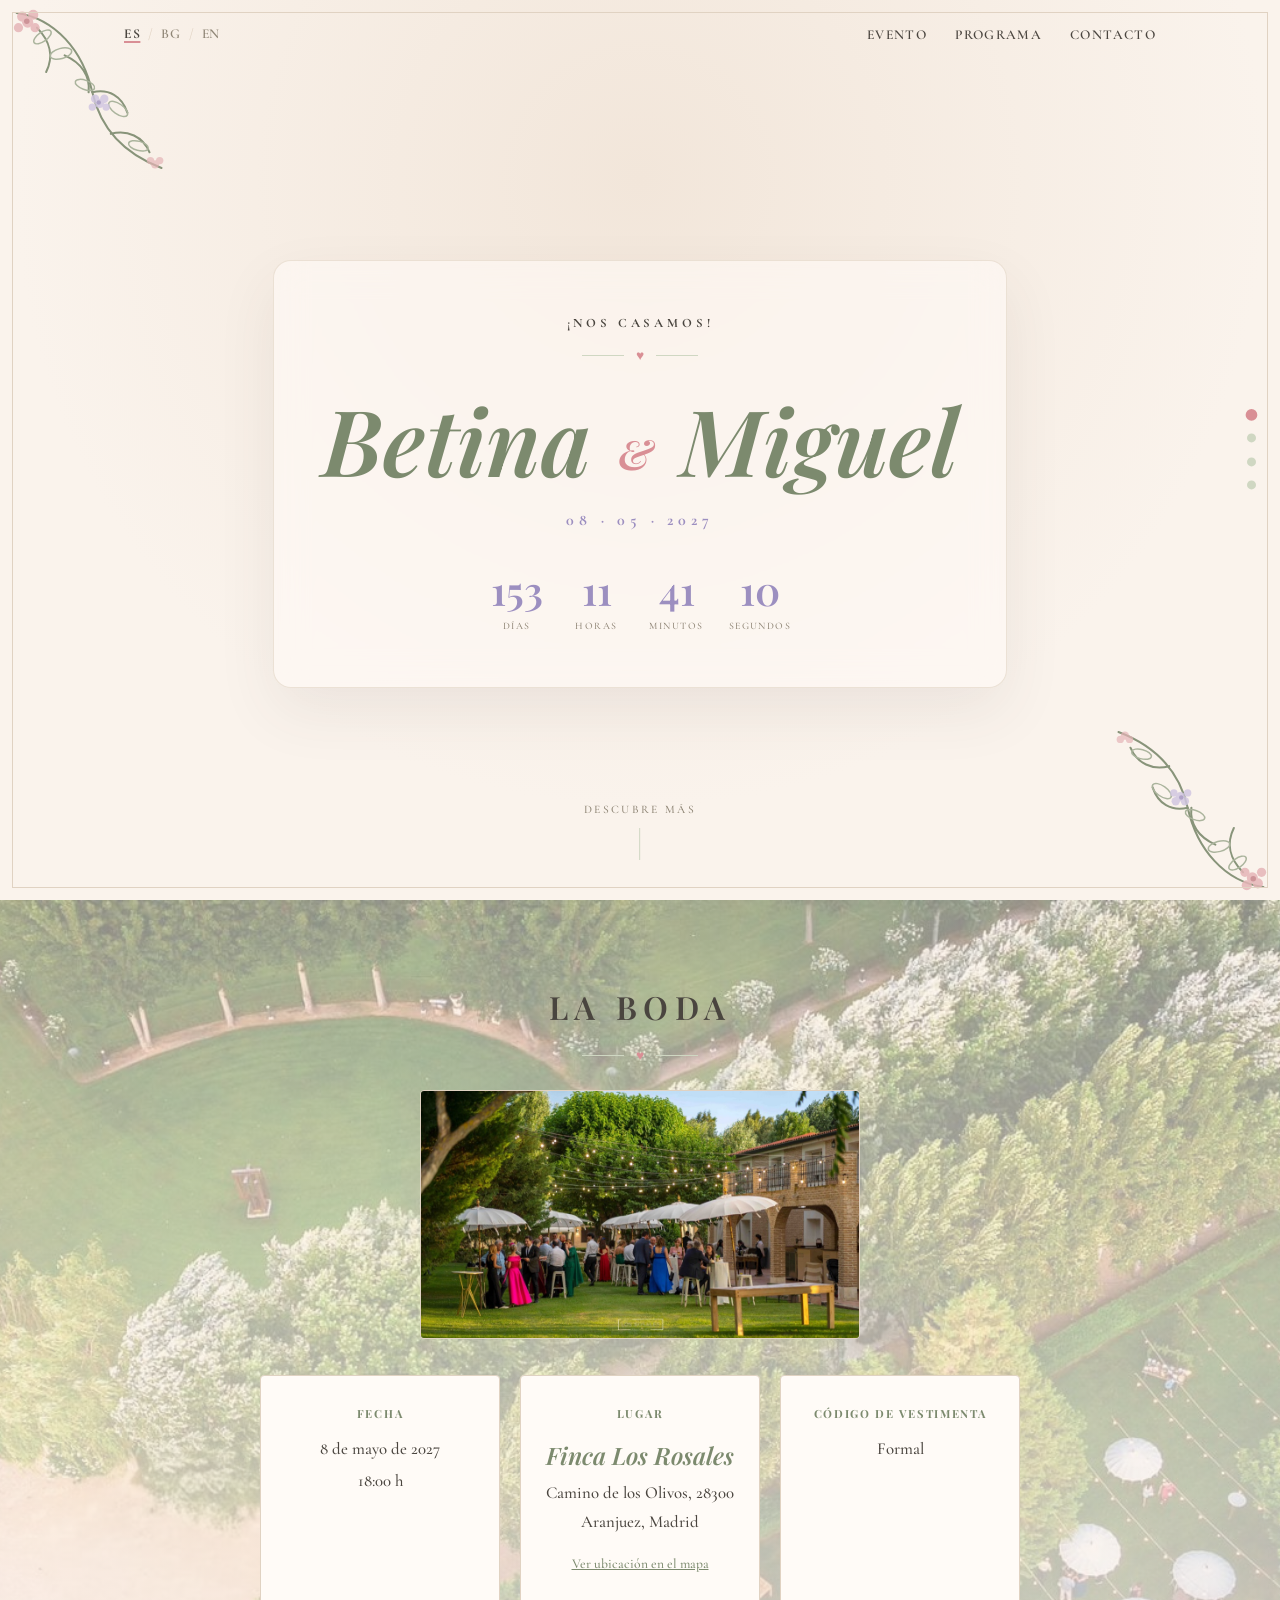
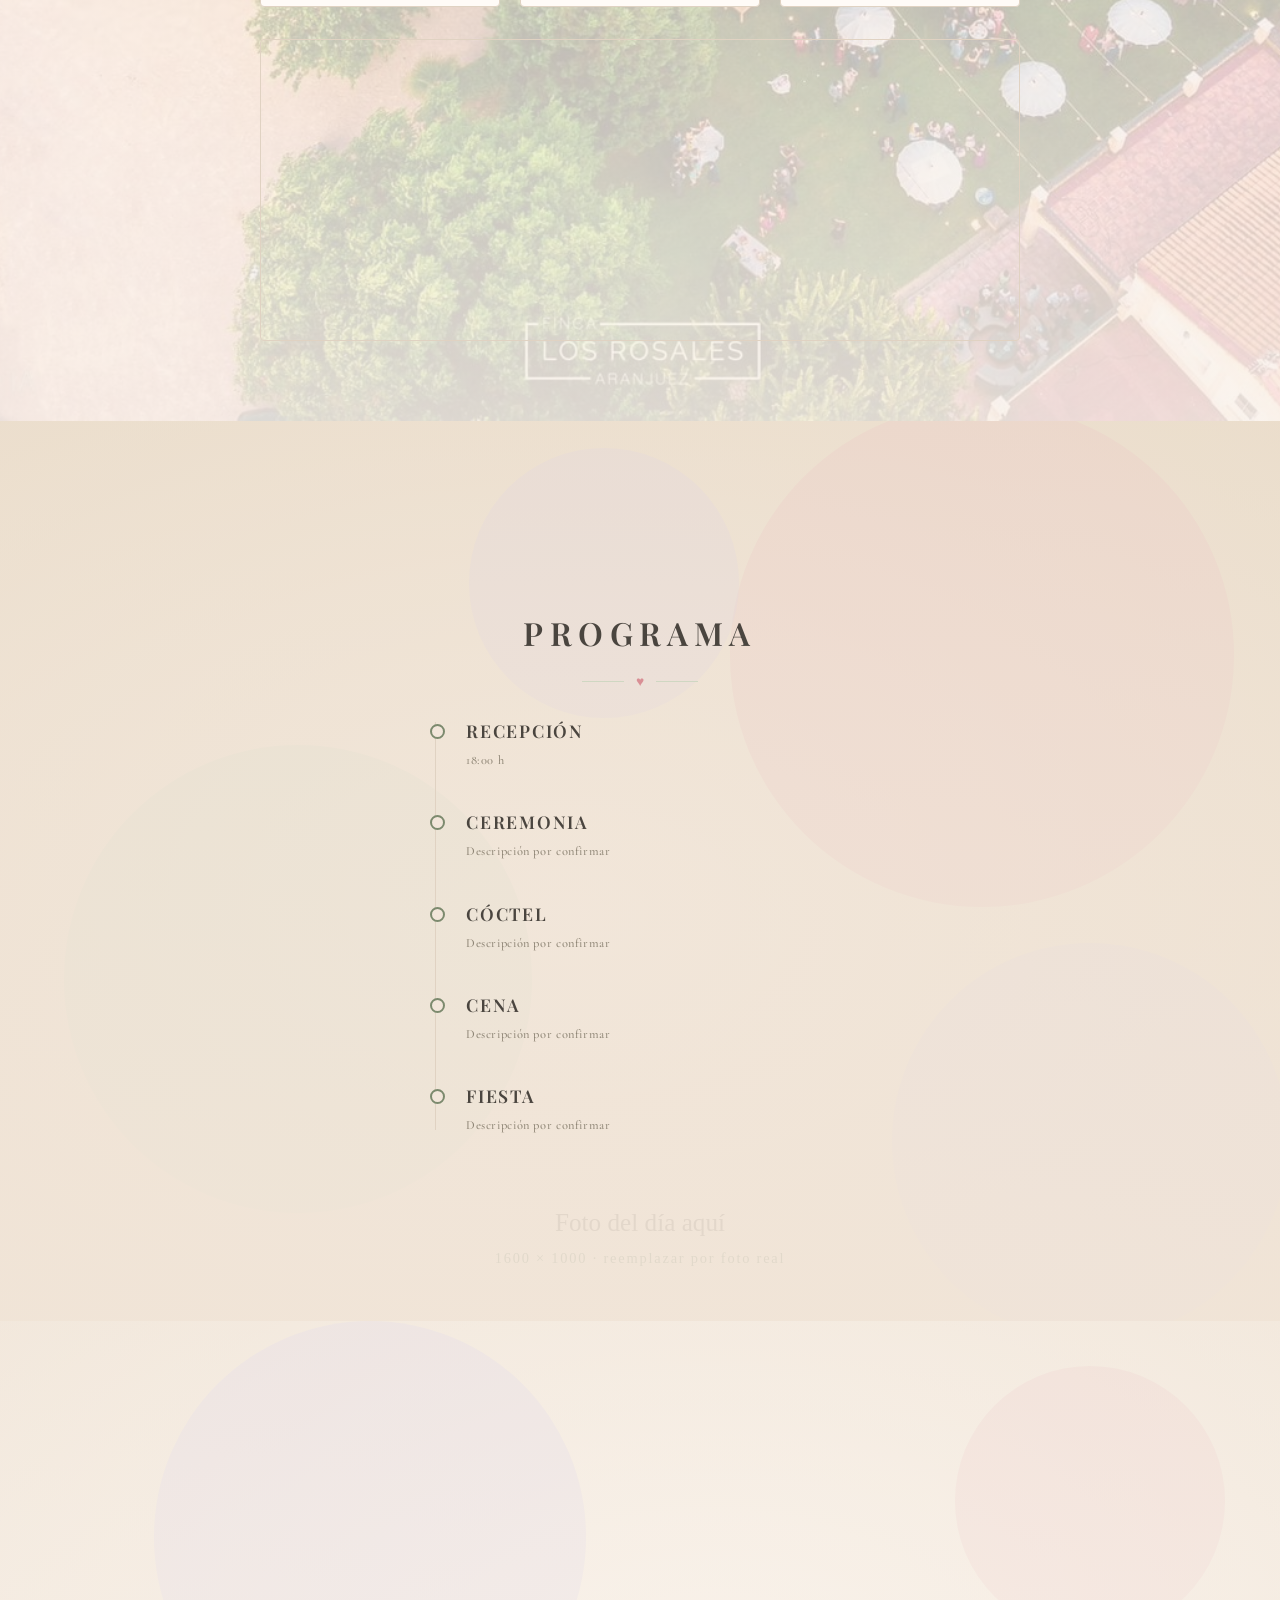
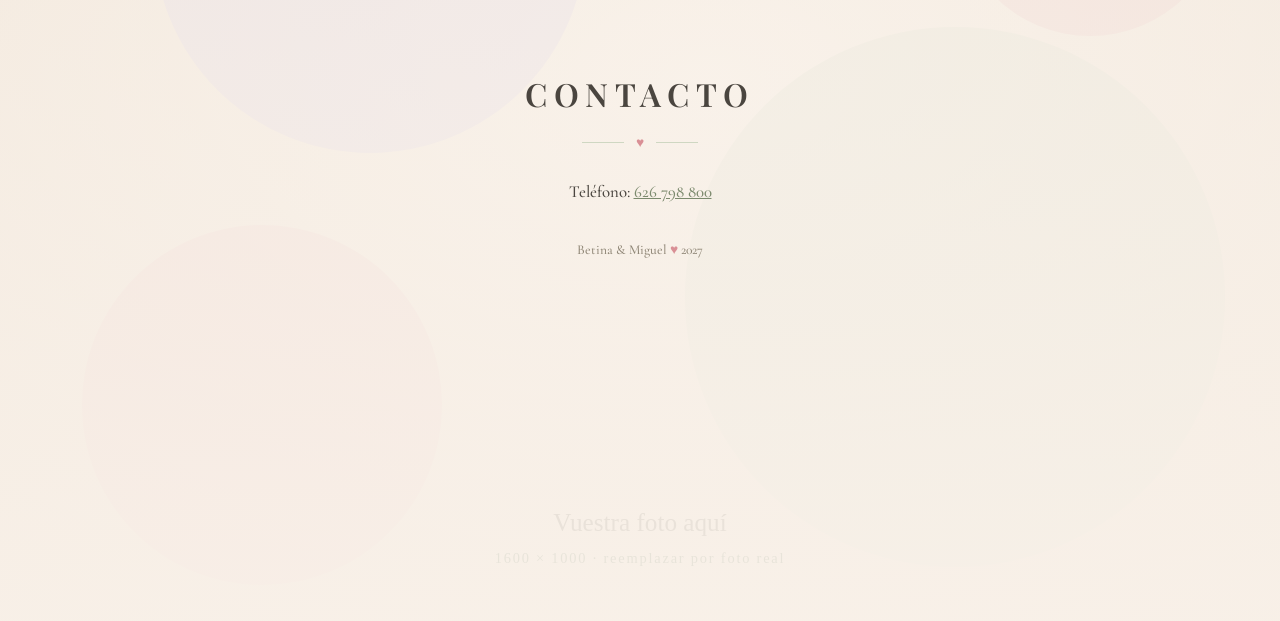
==== rsvp.html @ 218fdd50 "init: first web try" ====
<!doctype html>
<html lang="es" data-lang="es">
<head>
  <meta charset="UTF-8">
  <meta name="viewport" content="width=device-width, initial-scale=1.0">
  <title>RSVP · Betina &amp; Miguel</title>
  <meta name="robots" content="noindex">

  <link rel="icon" href="data:image/svg+xml,%3Csvg xmlns='http://www.w3.org/2000/svg' viewBox='0 0 32 32'%3E%3Ctext x='50%25' y='50%25' font-size='26' text-anchor='middle' dominant-baseline='central'%3E%F0%9F%8C%B8%3C/text%3E%3C/svg%3E">

  <link rel="preconnect" href="https://fonts.googleapis.com">
  <link rel="preconnect" href="https://fonts.gstatic.com" crossorigin>
  <link href="https://fonts.googleapis.com/css2?family=Playfair+Display:ital,wght@0,500;0,600;0,700;1,500;1,600;1,700&family=Cormorant+Garamond:ital,wght@0,400;0,500;0,600;0,700;1,500&display=swap" rel="stylesheet">

  <link rel="stylesheet" href="assets/css/styles.css">
</head>
<body>

  <header class="site-header scrolled" id="siteHeader">
    <nav class="site-nav">
      <a class="back-home" href="index.html">← <span data-i18n="backHome">Volver a la web</span></a>
      <div class="lang-toggle" role="group" aria-label="Language">
        <button type="button" data-lang-btn="es" class="active">ES</button>
        <span class="lang-divider">/</span>
        <button type="button" data-lang-btn="bg">BG</button>
        <span class="lang-divider">/</span>
        <button type="button" data-lang-btn="en">EN</button>
      </div>
    </nav>
  </header>

  <main class="rsvp-page">
    <section class="section rsvp-section">
      <div class="section-bg" style="background-image: url('assets/img/rsvp-bg-placeholder.svg')"></div>
      <div class="section-inner reveal is-visible">
        <h2 data-i18n="rsvpTitle">Confirma tu asistencia</h2>
        <div class="flourish"><span class="flourish-heart">♥</span></div>
        <p class="rsvp-deadline" data-i18n="rsvpDeadlineNote">Por favor, confirma antes del 15 de abril de 2027</p>

        <div class="rsvp-state" id="rsvpLoading">
          <p data-i18n="rsvpLoading">Buscando tu invitación…</p>
        </div>

        <form id="rsvpForm" novalidate hidden>
          <p class="rsvp-greeting" id="rsvpGreeting"></p>

          <div id="guestList" class="guest-list"></div>

          <button type="button" id="addGuestBtn" class="add-guest-btn" data-i18n="form.addGuest">+ Añadir invitado</button>

          <div class="form-field">
            <label for="notes" data-i18n="form.notes">Alergias, restricciones alimentarias o comentarios</label>
            <textarea id="notes" name="notes" rows="3"></textarea>
          </div>

          <div class="hp-field" aria-hidden="true">
            <label for="website">Website</label>
            <input type="text" id="website" name="website" tabindex="-1" autocomplete="off">
          </div>

          <button type="submit" class="submit-btn" data-i18n="form.submit">Enviar confirmación</button>
          <p class="form-message" id="formMessage" role="status"></p>
        </form>

        <div class="rsvp-state" id="rsvpClosed" hidden>
          <p data-i18n="rsvpClosedNote">El plazo para confirmar asistencia ha finalizado. Si necesitas contactarnos, hazlo por teléfono.</p>
        </div>

        <p class="rsvp-contact-fallback">
          <span data-i18n="contactPhoneLabel">Teléfono</span>: <a href="tel:+34626798800">626 798 800</a>
        </p>
      </div>
    </section>
  </main>

  <script src="assets/js/content.js"></script>
  <script src="assets/js/common.js"></script>
  <script src="assets/js/rsvp.js"></script>
</body>
</html>
---- assets/css/styles.css ----
:root {
  --color-bg: #faf3ec;
  --color-bg-alt: #f2e6da;
  --color-surface: #fffbf7;
  --color-ink: #4a453f;
  --color-text-soft: #8f8676;
  --color-accent: #7c8a6e;
  --color-accent-soft: #cfd7c2;
  --color-blush: #d98f95;
  --color-lavender: #9c8fc0;
  --color-border: #e0d2c2;
  --font-heading: "Playfair Display", Georgia, serif;
  --font-body: "Cormorant Garamond", Georgia, serif;
  --max-width: 760px;
  --header-h: 4.25rem;
}

* {
  box-sizing: border-box;
}

html {
  scroll-behavior: smooth;
}

body {
  margin: 0;
  background: var(--color-bg);
  color: var(--color-ink);
  font-family: var(--font-body);
  font-size: 1.05rem;
  font-weight: 500;
  line-height: 1.7;
  -webkit-font-smoothing: antialiased;
}

/* Thin inset frame, like a printed invitation card */
body::before {
  content: "";
  position: fixed;
  inset: 12px;
  border: 1px solid var(--color-border);
  pointer-events: none;
  z-index: 5;
}

h1, h2, h3 {
  font-family: var(--font-heading);
  font-weight: 600;
  margin: 0;
}

a {
  color: var(--color-accent);
}

/* Flourish divider: line — heart — line */

.flourish {
  display: flex;
  align-items: center;
  justify-content: center;
  gap: 0.75rem;
  margin: 0.9rem 0 1.75rem;
}

.flourish::before,
.flourish::after {
  content: "";
  width: 42px;
  height: 1px;
  background: var(--color-accent-soft);
}

.flourish-heart {
  color: var(--color-blush);
  font-size: 0.85rem;
  line-height: 1;
}

/* Scroll sections */

.scroll-container {
  scroll-snap-type: y proximity;
}

.snap-section {
  scroll-snap-align: start;
  scroll-margin-top: var(--header-h);
}

.reveal {
  opacity: 0;
  transform: translateY(28px);
  transition: opacity 0.7s ease, transform 0.7s ease;
}

.reveal.is-visible {
  opacity: 1;
  transform: translateY(0);
}

/* Staggered child reveal: direct children of a revealed block cascade in
   one after another instead of appearing all at once. */
.reveal > * {
  opacity: 0;
  transform: translateY(16px);
  transition: opacity 0.6s ease, transform 0.6s ease;
}

.reveal.is-visible > * {
  opacity: 1;
  transform: translateY(0);
}

.reveal.is-visible > *:nth-child(1) { transition-delay: 0.05s; }
.reveal.is-visible > *:nth-child(2) { transition-delay: 0.15s; }
.reveal.is-visible > *:nth-child(3) { transition-delay: 0.25s; }
.reveal.is-visible > *:nth-child(4) { transition-delay: 0.35s; }
.reveal.is-visible > *:nth-child(5) { transition-delay: 0.45s; }
.reveal.is-visible > *:nth-child(6) { transition-delay: 0.55s; }
.reveal.is-visible > *:nth-child(7) { transition-delay: 0.65s; }
.reveal.is-visible > *:nth-child(8) { transition-delay: 0.75s; }

/* Event cards cascade in slightly after their container fades up. */
.event-details .event-card {
  opacity: 0;
  transform: translateY(16px);
  transition: opacity 0.5s ease, transform 0.5s ease;
}

.reveal.is-visible .event-details .event-card {
  opacity: 1;
  transform: translateY(0);
}

.reveal.is-visible .event-details .event-card:nth-child(1) { transition-delay: 0.35s; }
.reveal.is-visible .event-details .event-card:nth-child(2) { transition-delay: 0.45s; }
.reveal.is-visible .event-details .event-card:nth-child(3) { transition-delay: 0.55s; }

/* Schedule timeline entries slide in from the left, one after another. */
.schedule-timeline li {
  opacity: 0;
  transform: translateX(-24px);
  transition: opacity 0.5s ease, transform 0.5s ease;
}

.reveal.is-visible .schedule-timeline li {
  opacity: 1;
  transform: translateX(0);
}

.reveal.is-visible .schedule-timeline li:nth-child(1) { transition-delay: 0.45s; }
.reveal.is-visible .schedule-timeline li:nth-child(2) { transition-delay: 0.6s; }
.reveal.is-visible .schedule-timeline li:nth-child(3) { transition-delay: 0.75s; }
.reveal.is-visible .schedule-timeline li:nth-child(4) { transition-delay: 0.9s; }
.reveal.is-visible .schedule-timeline li:nth-child(5) { transition-delay: 1.05s; }

/* Header / nav */

.site-header {
  position: fixed;
  top: 0;
  left: 0;
  right: 0;
  z-index: 20;
  background: transparent;
  transition: background 0.3s ease, border-color 0.3s ease;
  border-bottom: 1px solid transparent;
}

.site-header.scrolled {
  background: rgba(250, 243, 236, 0.92);
  backdrop-filter: blur(8px);
  border-bottom-color: var(--color-border);
}

.site-nav {
  max-width: 1080px;
  margin: 0 auto;
  padding: 1rem 1.5rem;
  display: flex;
  align-items: center;
  justify-content: space-between;
  gap: 1rem;
  flex-wrap: wrap;
  min-height: var(--header-h);
}

.lang-toggle {
  display: flex;
  align-items: center;
  gap: 0.5rem;
  font-size: 0.85rem;
}

.lang-toggle button {
  border: none;
  background: none;
  color: var(--color-text-soft);
  padding: 0;
  font-size: 0.85rem;
  letter-spacing: 0.05em;
  cursor: pointer;
  font-family: var(--font-body);
  font-weight: 600;
}

.lang-toggle button.active {
  color: var(--color-ink);
  font-weight: 700;
  text-decoration: underline;
  text-decoration-color: var(--color-blush);
  text-decoration-thickness: 2px;
  text-underline-offset: 3px;
}

.lang-divider {
  color: var(--color-border);
}

.nav-links {
  display: flex;
  gap: 1.75rem;
  list-style: none;
  margin: 0;
  padding: 0;
  flex-wrap: wrap;
}

.nav-links a {
  text-decoration: none;
  color: var(--color-ink);
  font-size: 0.85rem;
  letter-spacing: 0.1em;
  text-transform: uppercase;
  font-weight: 600;
}

.nav-links a:hover {
  color: var(--color-accent);
}

.back-home {
  display: inline-flex;
  align-items: center;
  gap: 0.4rem;
  text-decoration: none;
  color: var(--color-text-soft);
  font-size: 0.85rem;
  letter-spacing: 0.03em;
}

.back-home:hover {
  color: var(--color-accent);
}

/* Dot navigation */

.dot-nav {
  position: fixed;
  right: 1.5rem;
  top: 50%;
  transform: translateY(-50%);
  z-index: 20;
  display: flex;
  flex-direction: column;
  gap: 0.9rem;
}

.dot-nav a {
  width: 9px;
  height: 9px;
  border-radius: 50%;
  background: var(--color-accent-soft);
  border: none;
  display: block;
  transition: background 0.25s ease, transform 0.25s ease;
}

.dot-nav a.active {
  background: var(--color-blush);
  transform: scale(1.3);
}

@media (max-width: 700px) {
  .dot-nav {
    display: none;
  }
}

/* Hero */

.hero {
  min-height: 100vh;
  display: flex;
  flex-direction: column;
  align-items: center;
  justify-content: center;
  text-align: center;
  padding: 6rem 1.5rem 3rem;
  background: radial-gradient(circle at 50% 20%, var(--color-bg-alt) 0%, var(--color-bg) 65%);
  position: relative;
  overflow: hidden;
}

.hero-bg {
  position: absolute;
  inset: 0;
  z-index: -1;
  background-size: cover;
  background-position: center;
}

.hero-bg::after {
  content: "";
  position: absolute;
  inset: 0;
  background: linear-gradient(180deg, rgba(250, 243, 236, 0.35) 0%, rgba(250, 243, 236, 0.82) 100%);
}

.floral-corner {
  position: absolute;
  width: clamp(140px, 22vw, 240px);
  height: auto;
  z-index: 1;
  opacity: 0.9;
  pointer-events: none;
}

.floral-corner--tl {
  top: 0;
  left: 0;
}

.floral-corner--br {
  bottom: 0;
  right: 0;
  transform: rotate(180deg);
}

.hero-inner {
  position: relative;
  z-index: 2;
  background: rgba(255, 251, 247, 0.6);
  backdrop-filter: blur(16px);
  border: 1px solid rgba(224, 210, 194, 0.6);
  border-radius: 18px;
  padding: 3.25rem 3rem;
  box-shadow: 0 24px 60px rgba(74, 69, 63, 0.08);
}

.hero-kicker {
  text-transform: uppercase;
  letter-spacing: 0.3em;
  font-size: 0.8rem;
  font-weight: 700;
  color: var(--color-ink);
  margin: 0;
}

.couple-names {
  font-family: var(--font-heading);
  font-style: italic;
  font-weight: 600;
  font-size: clamp(3rem, 9vw, 5.75rem);
  line-height: 1.05;
  color: var(--color-accent);
  margin: 0 0 1.25rem;
}

.couple-names .amp {
  display: inline-block;
  color: var(--color-blush);
  font-size: 0.45em;
  vertical-align: middle;
  margin: 0 0.1em;
}

.hero-date {
  font-size: 1rem;
  letter-spacing: 0.3em;
  font-weight: 700;
  color: var(--color-lavender);
  margin: 0;
}

.countdown-tiles {
  display: flex;
  gap: 1.5rem;
  justify-content: center;
  margin-top: 2.25rem;
}

.tile {
  display: flex;
  flex-direction: column;
  align-items: center;
  min-width: 56px;
}

.tile-value {
  font-family: var(--font-heading);
  font-size: clamp(1.75rem, 4vw, 2.5rem);
  font-weight: 600;
  color: var(--color-lavender);
  line-height: 1;
}

.tile-label {
  font-size: 0.62rem;
  text-transform: uppercase;
  letter-spacing: 0.15em;
  color: var(--color-text-soft);
  margin-top: 0.5rem;
}

.scroll-cue {
  position: absolute;
  bottom: 2.5rem;
  left: 50%;
  transform: translateX(-50%);
  font-size: 0.72rem;
  letter-spacing: 0.2em;
  text-transform: uppercase;
  color: var(--color-text-soft);
  text-decoration: none;
  display: flex;
  flex-direction: column;
  align-items: center;
  gap: 0.5rem;
}

.scroll-cue::after {
  content: "";
  width: 1px;
  height: 32px;
  background: var(--color-accent-soft);
  animation: scroll-cue-move 1.8s ease-in-out infinite;
}

@keyframes scroll-cue-move {
  0%, 100% { transform: scaleY(0.6); opacity: 0.4; }
  50% { transform: scaleY(1); opacity: 1; }
}

/* Sections */

.section {
  position: relative;
  overflow: hidden;
  min-height: 100vh;
  display: flex;
  align-items: center;
  justify-content: center;
  padding: 5rem 1.5rem;
}

.section.alt {
  background: var(--color-bg-alt);
}

.section-bg {
  position: absolute;
  inset: 0;
  z-index: 0;
  background-size: cover;
  background-position: center;
}

.section-bg::after {
  content: "";
  position: absolute;
  inset: 0;
  background: linear-gradient(180deg, rgba(250, 243, 236, 0.55) 0%, rgba(250, 243, 236, 0.88) 100%);
}

.section.alt .section-bg::after {
  background: linear-gradient(180deg, rgba(242, 230, 218, 0.55) 0%, rgba(242, 230, 218, 0.88) 100%);
}

.section-inner {
  position: relative;
  z-index: 1;
  max-width: var(--max-width);
  width: 100%;
  text-align: center;
}

.section h2 {
  font-size: clamp(1.6rem, 3.2vw, 2rem);
  text-transform: uppercase;
  letter-spacing: 0.2em;
  font-weight: 600;
  margin-bottom: 0;
}

.venue-photo {
  width: 100%;
  max-width: 440px;
  display: block;
  margin: 0 auto 2.25rem;
  border-radius: 4px;
  border: 1px solid var(--color-border);
}

.event-details {
  display: grid;
  grid-template-columns: repeat(auto-fit, minmax(200px, 1fr));
  gap: 1.25rem;
  margin-bottom: 2rem;
}

.event-card {
  background: var(--color-surface);
  border: 1px solid var(--color-border);
  border-radius: 4px;
  padding: 1.75rem 1.25rem;
}

.event-card h3 {
  font-size: 0.7rem;
  letter-spacing: 0.15em;
  text-transform: uppercase;
  color: var(--color-accent);
  margin-bottom: 0.75rem;
  font-weight: 700;
}

.event-card p {
  margin: 0.25rem 0;
}

.venue-script {
  font-family: var(--font-heading);
  font-style: italic;
  font-size: 1.5rem;
  color: var(--color-accent);
  font-weight: 600;
}

.map-link {
  display: inline-block;
  margin-top: 0.75rem;
  font-size: 0.85rem;
  text-decoration: underline;
}

.map-embed {
  border-radius: 4px;
  overflow: hidden;
  border: 1px solid var(--color-border);
}

.map-embed iframe {
  width: 100%;
  height: 300px;
  border: 0;
  display: block;
}

/* Schedule timeline */

.schedule-timeline {
  position: relative;
  list-style: none;
  margin: 0 auto;
  padding: 0 0 0 2.25rem;
  max-width: 420px;
  text-align: left;
}

.schedule-timeline::before {
  content: "";
  position: absolute;
  left: 5px;
  top: 6px;
  bottom: 6px;
  width: 1px;
  background: var(--color-border);
}

.schedule-timeline li {
  position: relative;
  padding-bottom: 2.25rem;
}

.schedule-timeline li:last-child {
  padding-bottom: 0;
}

.schedule-timeline li::before {
  content: "";
  position: absolute;
  left: -2.25rem;
  top: 0.5rem;
  width: 11px;
  height: 11px;
  border-radius: 50%;
  background: var(--color-bg-alt);
  border: 2px solid var(--color-accent);
}

.schedule-item-body {
  display: flex;
  flex-direction: column;
  gap: 0.25rem;
}

.schedule-name {
  font-family: var(--font-heading);
  text-transform: uppercase;
  letter-spacing: 0.1em;
  font-weight: 600;
  font-size: 1.1rem;
}

.schedule-time {
  font-size: 0.78rem;
  color: var(--color-text-soft);
  letter-spacing: 0.05em;
}

/* RSVP page */

.rsvp-page {
  padding-top: var(--header-h);
}

.rsvp-section {
  min-height: calc(100vh - var(--header-h));
}

.rsvp-deadline {
  color: var(--color-text-soft);
  margin-bottom: 2rem;
}

.rsvp-state {
  max-width: 460px;
  margin: 0 auto;
  color: var(--color-text-soft);
}

.rsvp-state h3 {
  margin-bottom: 0.75rem;
  color: var(--color-ink);
}

.rsvp-contact-fallback {
  margin-top: 2.5rem;
  font-size: 0.85rem;
  color: var(--color-text-soft);
  text-align: center;
}

#rsvpForm {
  max-width: 460px;
  margin: 0 auto;
  text-align: left;
  display: flex;
  flex-direction: column;
  gap: 1.5rem;
}

.rsvp-greeting {
  font-family: var(--font-heading);
  font-style: italic;
  font-weight: 600;
  font-size: 1.75rem;
  color: var(--color-accent);
  text-align: center;
  margin: 0;
}

.guest-list {
  display: flex;
  flex-direction: column;
  gap: 1rem;
}

.guest-card {
  background: var(--color-surface);
  border: 1px solid var(--color-border);
  border-radius: 4px;
  padding: 1.1rem 1.25rem;
  display: flex;
  flex-direction: column;
  gap: 0.75rem;
}

.guest-name {
  font-weight: 700;
}

.guest-card-header {
  display: flex;
  align-items: center;
  justify-content: space-between;
  gap: 0.75rem;
}

.guest-name-input {
  flex: 1;
  font-weight: 700;
  font-family: var(--font-body);
  border: none;
  border-bottom: 1px solid var(--color-border);
  border-radius: 0;
  padding: 0.2rem 0;
  background: transparent;
}

.remove-guest-btn {
  flex-shrink: 0;
  width: 26px;
  height: 26px;
  border-radius: 50%;
  border: 1px solid var(--color-border);
  background: var(--color-surface);
  color: var(--color-text-soft);
  line-height: 1;
  font-size: 1rem;
  cursor: pointer;
}

.remove-guest-btn:hover {
  color: var(--color-blush);
  border-color: var(--color-blush);
}

.add-guest-btn {
  align-self: flex-start;
  background: none;
  border: 1px dashed var(--color-accent-soft);
  color: var(--color-accent);
  padding: 0.6rem 1.25rem;
  border-radius: 999px;
  font-family: var(--font-body);
  font-weight: 700;
  font-size: 0.85rem;
  cursor: pointer;
}

.add-guest-btn:hover {
  background: var(--color-bg-alt);
}

.form-field {
  display: flex;
  flex-direction: column;
  gap: 0.4rem;
}

.form-field label,
.field-label {
  font-weight: 700;
  font-size: 0.95rem;
}

input[type="text"],
input[type="number"],
select,
textarea {
  font-family: var(--font-body);
  font-size: 1.05rem;
  padding: 0.65rem 0.75rem;
  border: 1px solid var(--color-border);
  border-radius: 4px;
  background: var(--color-surface);
  color: var(--color-ink);
}

input:focus,
select:focus,
textarea:focus {
  outline: 2px solid var(--color-accent-soft);
  outline-offset: 1px;
}

.radio-group {
  display: flex;
  gap: 1.5rem;
  font-weight: 500;
}

.radio-group label {
  display: flex;
  align-items: center;
  gap: 0.4rem;
  font-weight: 500;
}

.checkbox-field label {
  display: flex;
  align-items: center;
  gap: 0.5rem;
  font-weight: 500;
  font-size: 0.95rem;
}

.checkbox-field input[type="checkbox"] {
  width: auto;
  accent-color: var(--color-accent);
}

.menu-field {
  display: flex;
  flex-direction: column;
  gap: 0.35rem;
}

.menu-field label {
  font-size: 0.9rem;
  font-weight: 700;
}

.field-hint {
  font-size: 0.82rem;
  font-weight: 500;
  color: var(--color-text-soft);
  margin: -0.2rem 0 0;
}

.hp-field {
  position: absolute;
  left: -9999px;
  width: 1px;
  height: 1px;
  overflow: hidden;
}

.submit-btn {
  align-self: flex-start;
  background: var(--color-accent);
  color: #fff;
  border: none;
  padding: 0.8rem 2rem;
  border-radius: 999px;
  font-size: 1rem;
  cursor: pointer;
  font-family: var(--font-body);
  font-weight: 700;
}

.submit-btn:hover {
  background: #66735a;
}

.form-message {
  min-height: 1.2rem;
  color: var(--color-accent);
  font-weight: 700;
}

/* Footer */

.site-footer {
  margin-top: 2rem;
  color: var(--color-text-soft);
  font-size: 0.85rem;
}

.tiny-heart {
  color: var(--color-blush);
}

/* Responsive tweaks */

@media (max-width: 600px) {
  .hero {
    padding: 5rem 1.25rem 3rem;
  }

  .hero-inner {
    padding: 2rem 1.5rem;
    border-radius: 16px;
  }

  .floral-corner {
    width: 110px;
  }

  .countdown-tiles {
    gap: 0.85rem;
  }

  .tile {
    min-width: 48px;
  }

  .section {
    padding: 4rem 1.25rem;
    min-height: auto;
  }

  .radio-group {
    flex-direction: column;
    gap: 0.5rem;
  }
}

@media (prefers-reduced-motion: reduce) {
  html {
    scroll-behavior: auto;
  }

  .reveal {
    opacity: 1;
    transform: none;
    transition: none;
  }

  .scroll-cue::after {
    animation: none;
  }
}
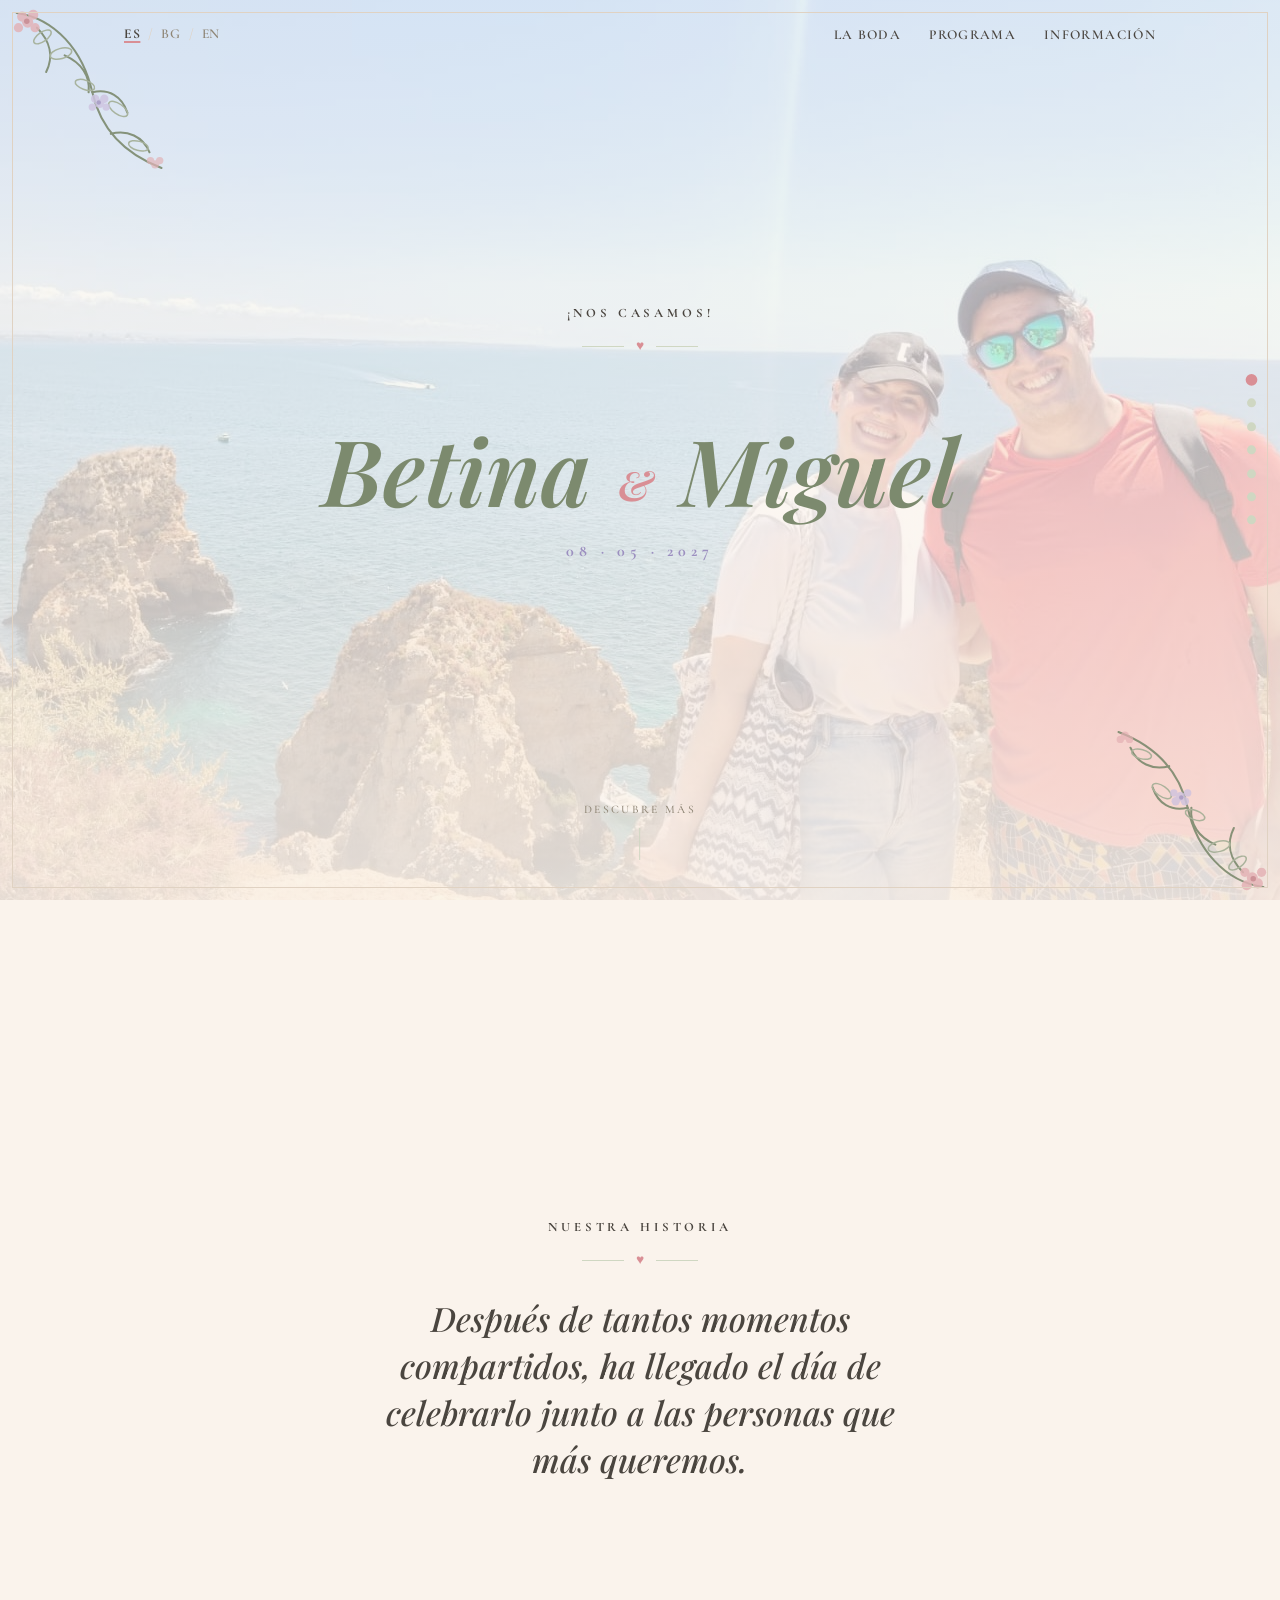
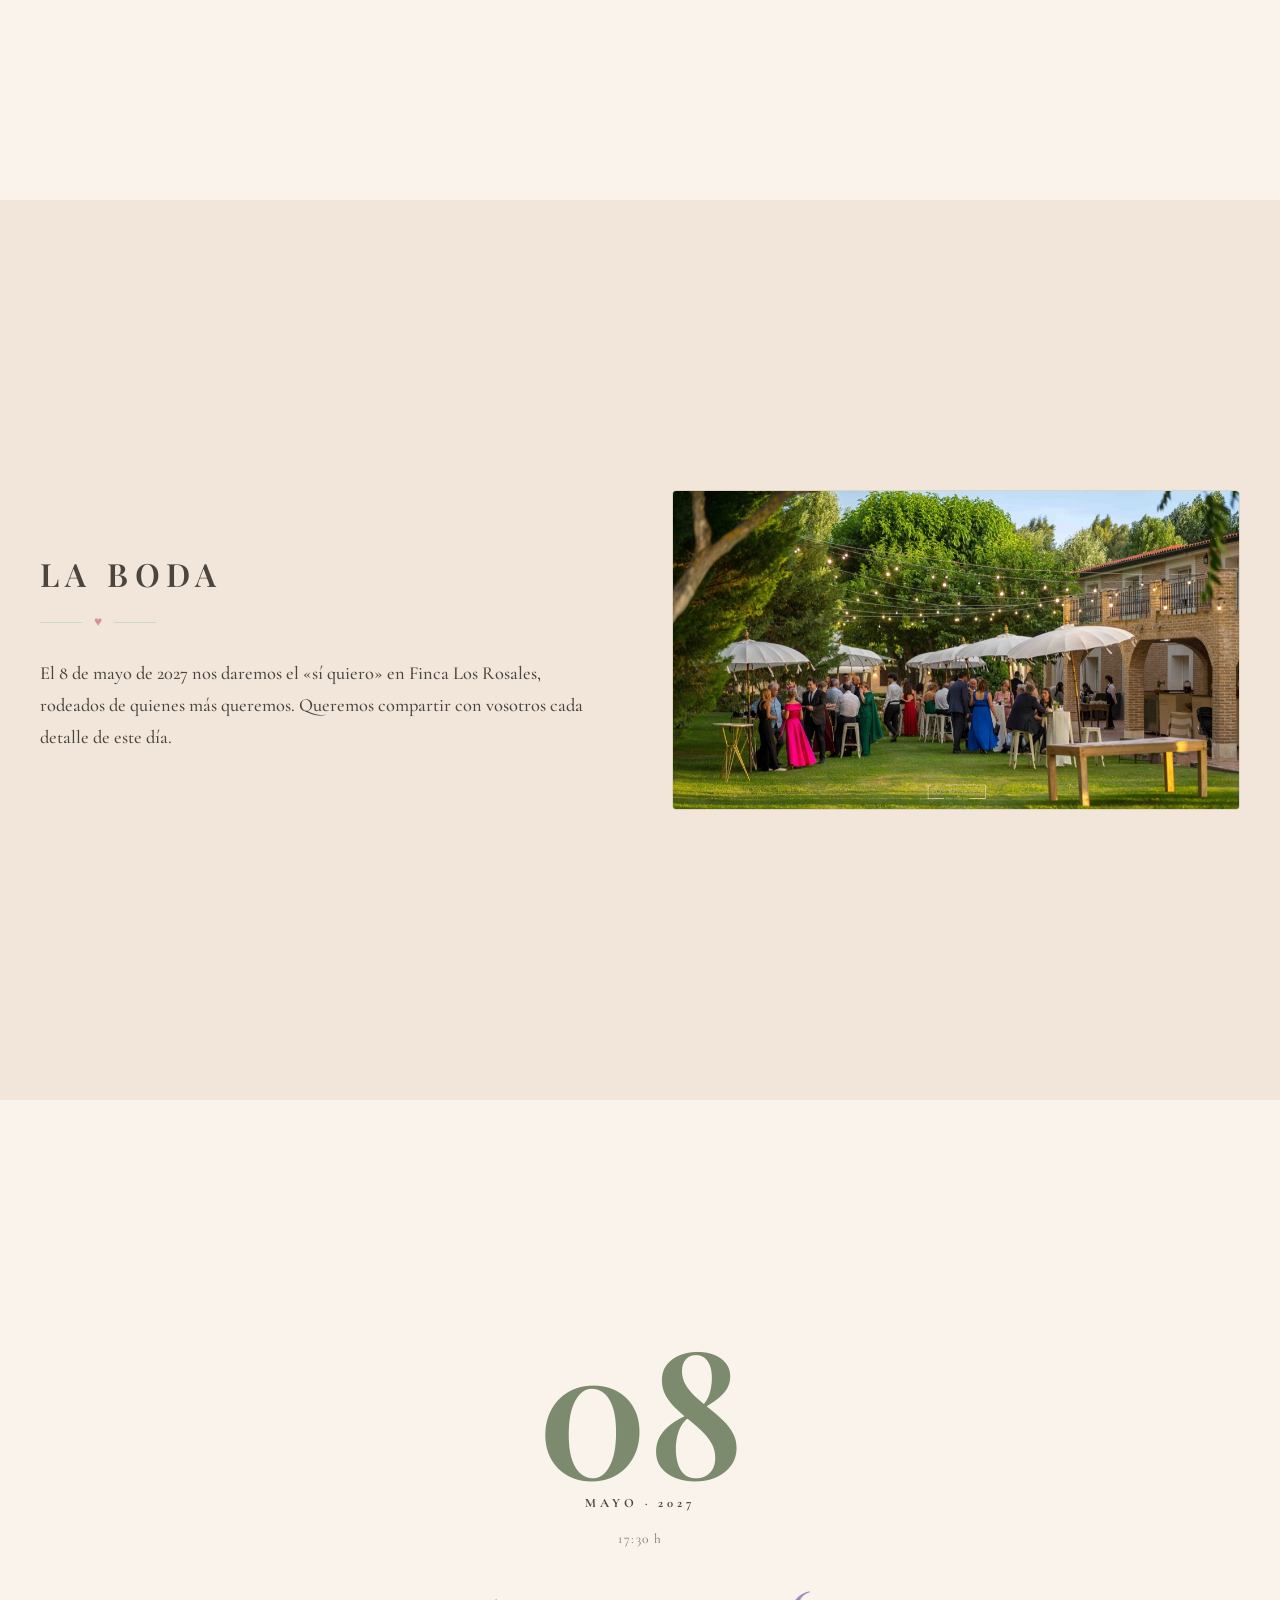
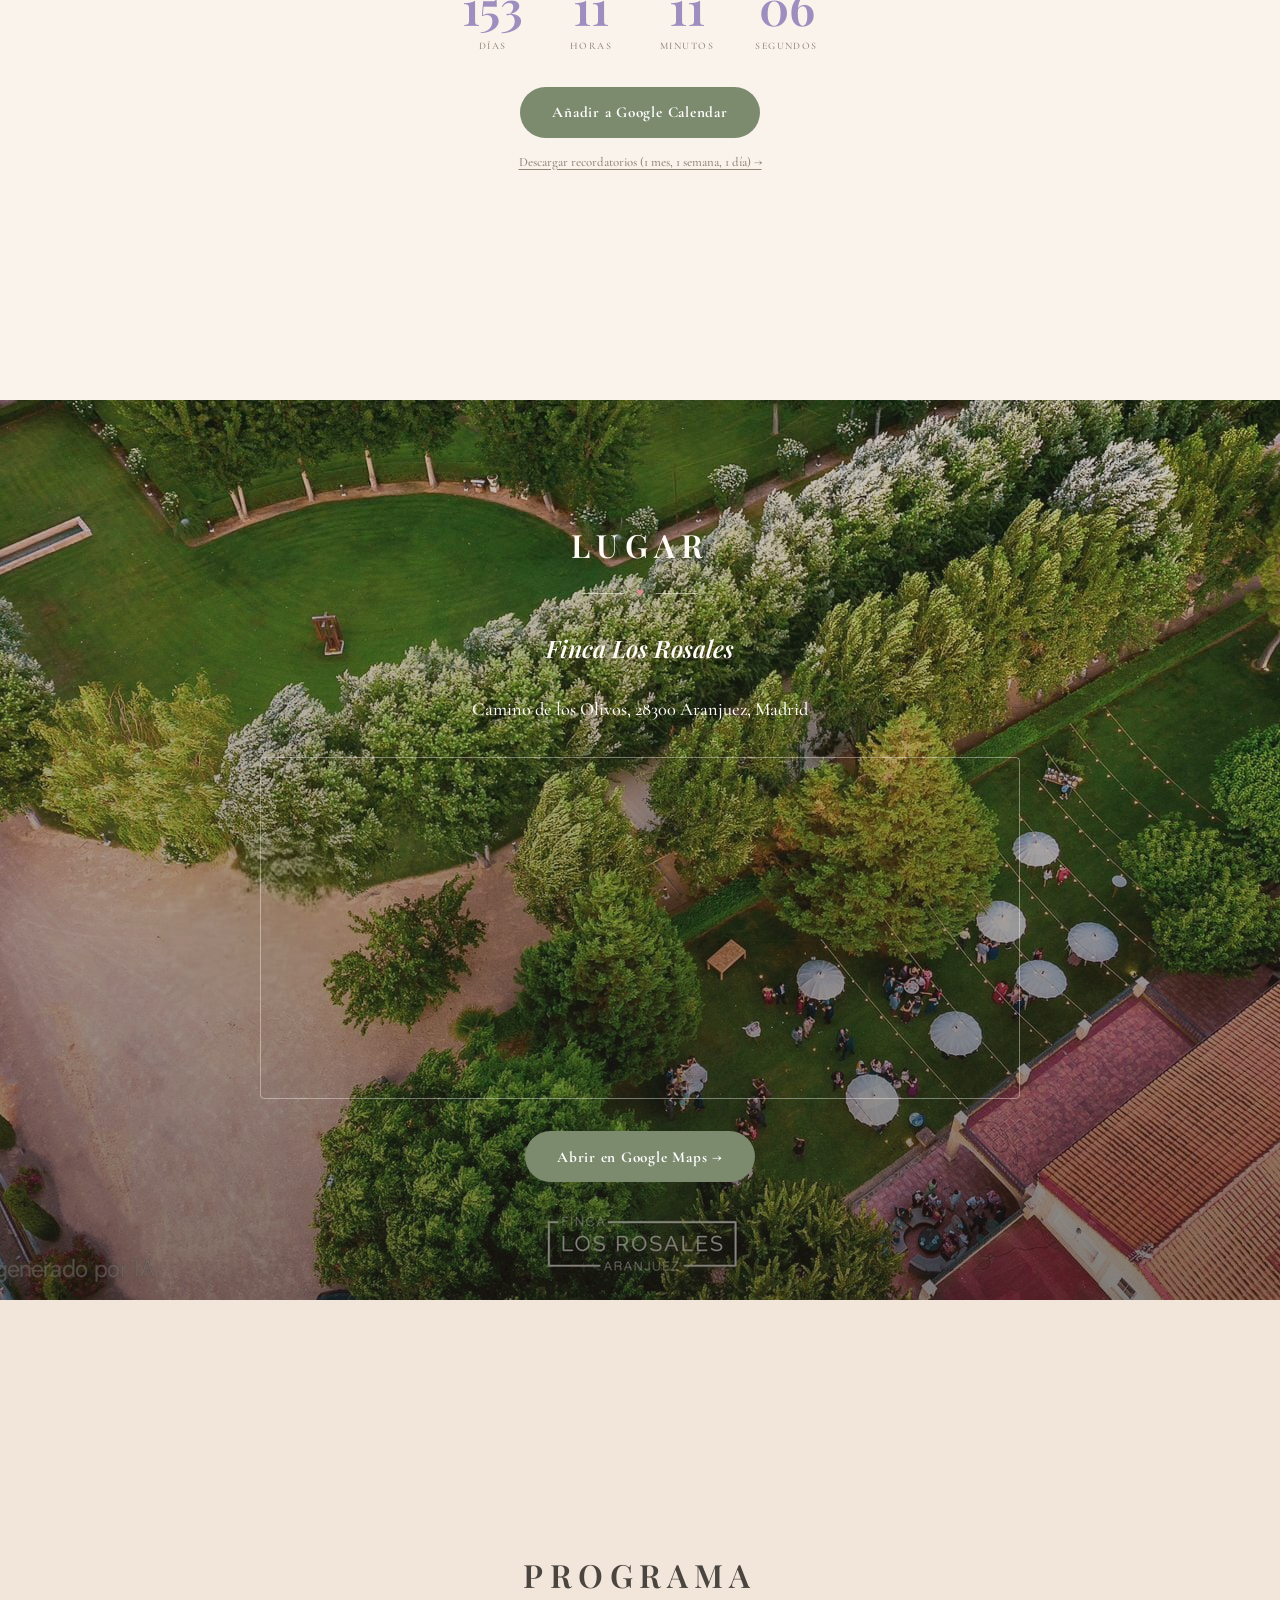
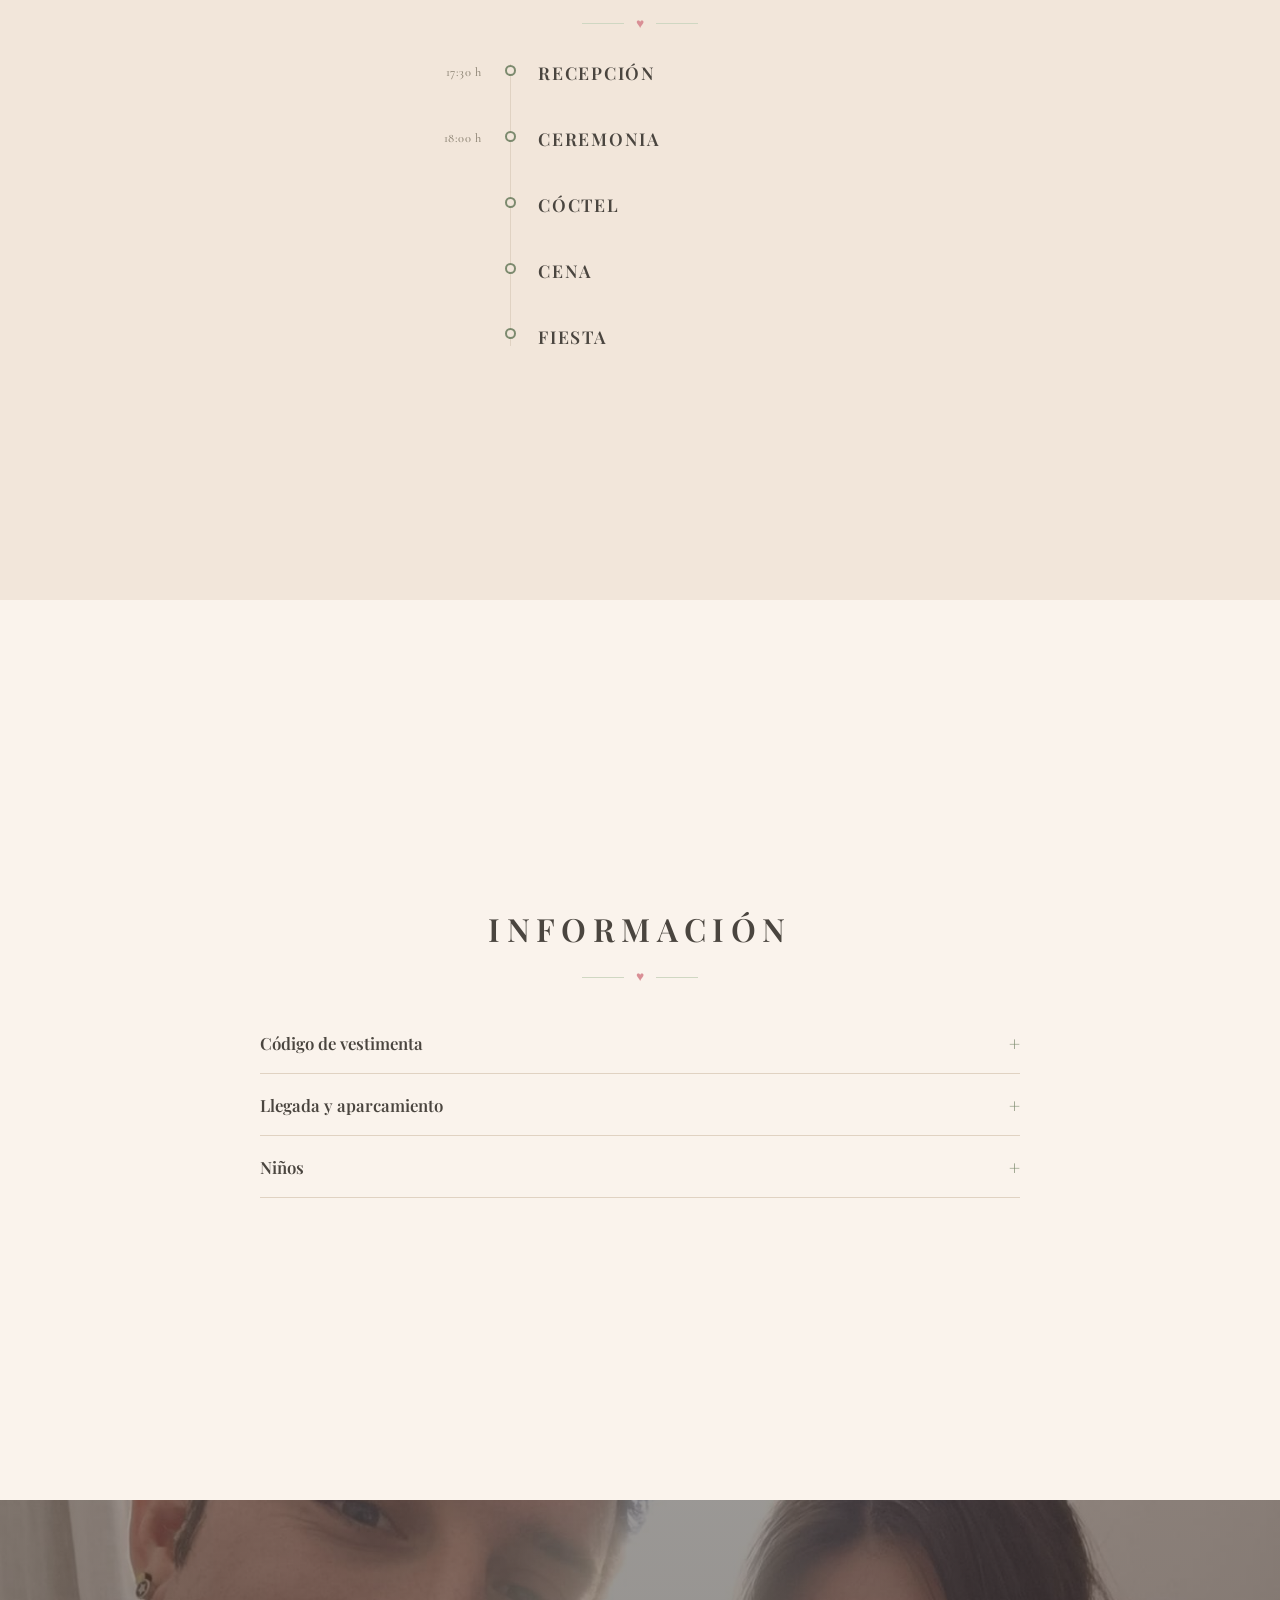
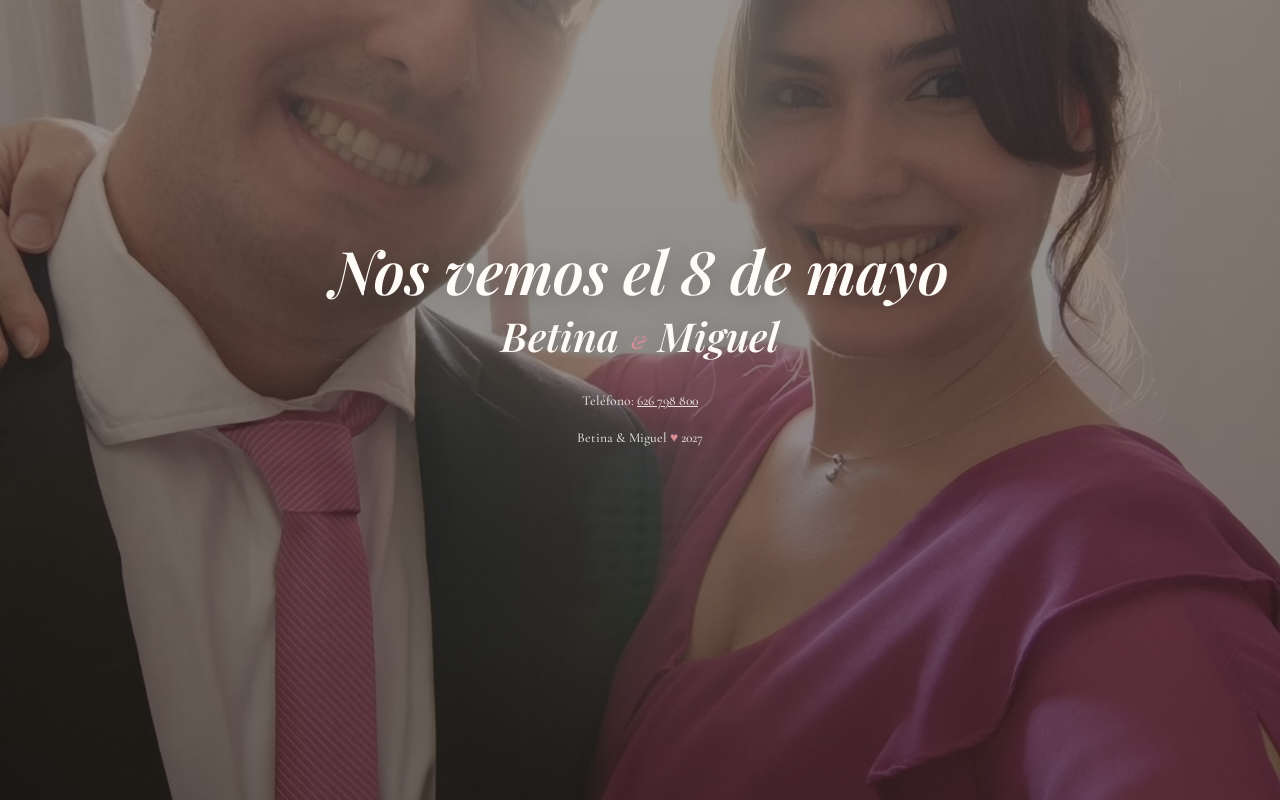
==== commit 7606714f: "feat: new photos bg" ====
--- a/rsvp.html
+++ b/rsvp.html
@@ -31,7 +31,7 @@
 
   <main class="rsvp-page">
     <section class="section rsvp-section">
-      <div class="section-bg" style="background-image: url('assets/img/rsvp-bg-placeholder.svg')"></div>
+      <div class="section-bg" style="background-image: url('assets/img/rsvp-bg-photo.jpg'); background-position: center 15%"></div>
       <div class="section-inner reveal is-visible">
         <h2 data-i18n="rsvpTitle">Confirma tu asistencia</h2>
         <div class="flourish"><span class="flourish-heart">♥</span></div>
--- a/assets/css/styles.css
+++ b/assets/css/styles.css
@@ -12,7 +12,17 @@
   --font-heading: "Playfair Display", Georgia, serif;
   --font-body: "Cormorant Garamond", Georgia, serif;
   --max-width: 760px;
+  --content-width: 1200px;
   --header-h: 4.25rem;
+
+  --page-padding: clamp(1.25rem, 4vw, 4rem);
+  --space-xs: 0.5rem;
+  --space-sm: 1rem;
+  --space-md: 2rem;
+  --space-lg: 4rem;
+  --space-xl: 8rem;
+
+  --ease-editorial: cubic-bezier(.22, 1, .36, 1);
 }
 
 * {
@@ -54,6 +64,70 @@
   color: var(--color-accent);
 }
 
+a:focus-visible,
+button:focus-visible {
+  outline: 2px solid var(--color-accent-soft);
+  outline-offset: 3px;
+}
+
+/* Semantic typography scale — reuses the existing display/body serif
+   pairing instead of hardcoding font-size per selector. */
+
+.eyebrow {
+  font-family: var(--font-body);
+  text-transform: uppercase;
+  letter-spacing: 0.3em;
+  font-size: 0.8rem;
+  font-weight: 700;
+  color: var(--color-ink);
+  margin: 0;
+}
+
+.display-xl {
+  font-family: var(--font-heading);
+  font-weight: 600;
+  font-size: clamp(5rem, 18vw, 11rem);
+  line-height: 0.9;
+  color: var(--color-accent);
+  margin: 0;
+}
+
+.display-lg {
+  font-family: var(--font-heading);
+  font-style: italic;
+  font-weight: 600;
+  font-size: clamp(2.25rem, 6vw, 3.75rem);
+  line-height: 1.1;
+  color: var(--color-ink);
+  margin: 0 0 0.75rem;
+}
+
+.display-md {
+  font-family: var(--font-heading);
+  font-style: italic;
+  font-weight: 500;
+  font-size: clamp(1.5rem, 3.2vw, 2.1rem);
+  line-height: 1.4;
+  color: var(--color-ink);
+  margin: 0;
+}
+
+.body {
+  font-family: var(--font-body);
+  font-size: 1.15rem;
+  line-height: 1.75;
+  color: var(--color-ink);
+  margin: 0;
+}
+
+.caption {
+  font-family: var(--font-body);
+  font-size: 0.85rem;
+  letter-spacing: 0.1em;
+  color: var(--color-text-soft);
+  margin: 0;
+}
+
 /* Flourish divider: line — heart — line */
 
 .flourish {
@@ -62,6 +136,10 @@
   justify-content: center;
   gap: 0.75rem;
   margin: 0.9rem 0 1.75rem;
+}
+
+.flourish--left {
+  justify-content: flex-start;
 }
 
 .flourish::before,
@@ -122,39 +200,28 @@
 .reveal.is-visible > *:nth-child(7) { transition-delay: 0.65s; }
 .reveal.is-visible > *:nth-child(8) { transition-delay: 0.75s; }
 
-/* Event cards cascade in slightly after their container fades up. */
-.event-details .event-card {
-  opacity: 0;
-  transform: translateY(16px);
-  transition: opacity 0.5s ease, transform 0.5s ease;
-}
-
-.reveal.is-visible .event-details .event-card {
-  opacity: 1;
-  transform: translateY(0);
-}
-
-.reveal.is-visible .event-details .event-card:nth-child(1) { transition-delay: 0.35s; }
-.reveal.is-visible .event-details .event-card:nth-child(2) { transition-delay: 0.45s; }
-.reveal.is-visible .event-details .event-card:nth-child(3) { transition-delay: 0.55s; }
-
-/* Schedule timeline entries slide in from the left, one after another. */
-.schedule-timeline li {
+/* Timeline entries slide in from the left, one after another, and the
+   connecting line grows to meet them. */
+.timeline-item {
   opacity: 0;
   transform: translateX(-24px);
   transition: opacity 0.5s ease, transform 0.5s ease;
 }
 
-.reveal.is-visible .schedule-timeline li {
+.reveal.is-visible .timeline-item {
   opacity: 1;
   transform: translateX(0);
 }
 
-.reveal.is-visible .schedule-timeline li:nth-child(1) { transition-delay: 0.45s; }
-.reveal.is-visible .schedule-timeline li:nth-child(2) { transition-delay: 0.6s; }
-.reveal.is-visible .schedule-timeline li:nth-child(3) { transition-delay: 0.75s; }
-.reveal.is-visible .schedule-timeline li:nth-child(4) { transition-delay: 0.9s; }
-.reveal.is-visible .schedule-timeline li:nth-child(5) { transition-delay: 1.05s; }
+.reveal.is-visible .timeline::before {
+  transform: scaleY(1);
+}
+
+.reveal.is-visible .timeline-item:nth-child(1) { transition-delay: 0.45s; }
+.reveal.is-visible .timeline-item:nth-child(2) { transition-delay: 0.6s; }
+.reveal.is-visible .timeline-item:nth-child(3) { transition-delay: 0.75s; }
+.reveal.is-visible .timeline-item:nth-child(4) { transition-delay: 0.9s; }
+.reveal.is-visible .timeline-item:nth-child(5) { transition-delay: 1.05s; }
 
 /* Header / nav */
 
@@ -289,34 +356,20 @@
   }
 }
 
-/* Hero */
+/* Hero — full-bleed photo, metadata/title composed on top */
 
 .hero {
+  position: relative;
   min-height: 100vh;
+  overflow: hidden;
   display: flex;
   flex-direction: column;
-  align-items: center;
   justify-content: center;
+  align-items: center;
+  gap: 2.5rem;
   text-align: center;
-  padding: 6rem 1.5rem 3rem;
+  padding: var(--space-lg) var(--page-padding) 6rem;
   background: radial-gradient(circle at 50% 20%, var(--color-bg-alt) 0%, var(--color-bg) 65%);
-  position: relative;
-  overflow: hidden;
-}
-
-.hero-bg {
-  position: absolute;
-  inset: 0;
-  z-index: -1;
-  background-size: cover;
-  background-position: center;
-}
-
-.hero-bg::after {
-  content: "";
-  position: absolute;
-  inset: 0;
-  background: linear-gradient(180deg, rgba(250, 243, 236, 0.35) 0%, rgba(250, 243, 236, 0.82) 100%);
 }
 
 .floral-corner {
@@ -339,24 +392,10 @@
   transform: rotate(180deg);
 }
 
-.hero-inner {
+.hero-metadata,
+.hero-title {
   position: relative;
   z-index: 2;
-  background: rgba(255, 251, 247, 0.6);
-  backdrop-filter: blur(16px);
-  border: 1px solid rgba(224, 210, 194, 0.6);
-  border-radius: 18px;
-  padding: 3.25rem 3rem;
-  box-shadow: 0 24px 60px rgba(74, 69, 63, 0.08);
-}
-
-.hero-kicker {
-  text-transform: uppercase;
-  letter-spacing: 0.3em;
-  font-size: 0.8rem;
-  font-weight: 700;
-  color: var(--color-ink);
-  margin: 0;
 }
 
 .couple-names {
@@ -377,6 +416,16 @@
   margin: 0 0.1em;
 }
 
+.couple-names--small {
+  font-size: clamp(1.75rem, 4vw, 2.5rem);
+  margin: 0.5rem 0 0;
+}
+
+.closing .couple-names {
+  color: var(--color-surface);
+  text-shadow: 0 4px 24px rgba(0, 0, 0, 0.25);
+}
+
 .hero-date {
   font-size: 1rem;
   letter-spacing: 0.3em;
@@ -487,6 +536,14 @@
   text-align: center;
 }
 
+.section-inner--wide {
+  position: relative;
+  z-index: 1;
+  max-width: var(--content-width);
+  width: 100%;
+  text-align: center;
+}
+
 .section h2 {
   font-size: clamp(1.6rem, 3.2vw, 2rem);
   text-transform: uppercase;
@@ -495,105 +552,185 @@
   margin-bottom: 0;
 }
 
-.venue-photo {
+/* Intro — typographic pause, no photo */
+
+.intro-text {
+  max-width: 32rem;
+  margin: 0 auto;
+}
+
+/* Wedding — asymmetric text/photo layout */
+
+.wedding-layout {
+  display: grid;
+  grid-template-columns: 1fr 1fr;
+  gap: var(--space-lg);
+  align-items: center;
+  text-align: left;
+}
+
+.wedding-copy .flourish {
+  margin-left: 0;
+}
+
+.wedding-photo {
   width: 100%;
-  max-width: 440px;
-  display: block;
-  margin: 0 auto 2.25rem;
+  height: 100%;
+  max-height: 480px;
+  object-fit: cover;
   border-radius: 4px;
   border: 1px solid var(--color-border);
 }
 
-.event-details {
-  display: grid;
-  grid-template-columns: repeat(auto-fit, minmax(200px, 1fr));
-  gap: 1.25rem;
-  margin-bottom: 2rem;
-}
-
-.event-card {
-  background: var(--color-surface);
-  border: 1px solid var(--color-border);
-  border-radius: 4px;
-  padding: 1.75rem 1.25rem;
-}
-
-.event-card h3 {
-  font-size: 0.7rem;
-  letter-spacing: 0.15em;
-  text-transform: uppercase;
+/* Date — big graphic numeral + live countdown */
+
+.date-big-day {
+  margin-bottom: var(--space-xs);
+}
+
+.date-big-month {
+  margin-bottom: 0.75rem;
+}
+
+.date-big-time {
+  margin-bottom: var(--space-md);
+}
+
+.date-section .countdown-tiles {
+  margin-top: var(--space-sm);
+  gap: clamp(1.25rem, 4vw, 2.5rem);
+}
+
+.date-section .tile-value {
+  font-size: clamp(2rem, 5vw, 3rem);
+}
+
+.date-section .calendar-cta {
+  margin-top: var(--space-md);
+}
+
+.ics-cta {
+  display: block;
+  margin-top: 0.85rem;
+  font-size: 0.8rem;
+  color: var(--color-text-soft);
+  text-decoration: underline;
+  text-underline-offset: 3px;
+}
+
+.ics-cta:hover {
   color: var(--color-accent);
-  margin-bottom: 0.75rem;
-  font-weight: 700;
-}
-
-.event-card p {
-  margin: 0.25rem 0;
+}
+
+/* Venue — full-bleed photo needs a dark veil + light text instead of the
+   cream wash used on plain-color sections, or the photo washes out. */
+
+.venue-section .section-bg::after {
+  background: linear-gradient(180deg, rgba(32, 26, 20, 0.2) 0%, rgba(32, 26, 20, 0.55) 100%);
+}
+
+.venue-section h2,
+.venue-section .body {
+  color: var(--color-surface);
+  text-shadow: 0 2px 12px rgba(0, 0, 0, 0.3);
+}
+
+.venue-section .flourish::before,
+.venue-section .flourish::after {
+  background: rgba(255, 251, 247, 0.55);
 }
 
 .venue-script {
   font-family: var(--font-heading);
   font-style: italic;
   font-size: 1.5rem;
-  color: var(--color-accent);
+  color: var(--color-surface);
   font-weight: 600;
-}
-
-.map-link {
-  display: inline-block;
-  margin-top: 0.75rem;
-  font-size: 0.85rem;
-  text-decoration: underline;
-}
+  text-shadow: 0 2px 12px rgba(0, 0, 0, 0.3);
+}
+
+/* Map + CTA, inside the venue section */
 
 .map-embed {
   border-radius: 4px;
   overflow: hidden;
   border: 1px solid var(--color-border);
+  margin: var(--space-md) 0;
+}
+
+.venue-section .map-embed {
+  border-color: rgba(255, 251, 247, 0.4);
 }
 
 .map-embed iframe {
   width: 100%;
-  height: 300px;
+  height: 340px;
   border: 0;
   display: block;
 }
 
-/* Schedule timeline */
-
-.schedule-timeline {
+.map-cta {
+  display: inline-block;
+  padding: 0.85rem 2rem;
+  border-radius: 999px;
+  background: var(--color-accent);
+  color: #fff;
+  font-size: 0.95rem;
+  font-weight: 700;
+  letter-spacing: 0.05em;
+  text-decoration: none;
+  min-height: 44px;
+  line-height: 1.6;
+}
+
+.map-cta:hover {
+  background: #66735a;
+}
+
+/* Timeline (schedule) */
+
+.timeline {
   position: relative;
-  list-style: none;
   margin: 0 auto;
-  padding: 0 0 0 2.25rem;
-  max-width: 420px;
+  max-width: 460px;
   text-align: left;
 }
 
-.schedule-timeline::before {
+.timeline::before {
   content: "";
   position: absolute;
-  left: 5px;
+  left: 100px;
   top: 6px;
   bottom: 6px;
   width: 1px;
   background: var(--color-border);
-}
-
-.schedule-timeline li {
-  position: relative;
+  transform: scaleY(0);
+  transform-origin: top;
+  transition: transform 1s var(--ease-editorial);
+}
+
+.timeline-item {
+  display: grid;
+  grid-template-columns: 72px 24px 1fr;
+  column-gap: 1rem;
   padding-bottom: 2.25rem;
 }
 
-.schedule-timeline li:last-child {
+.timeline-item:last-child {
   padding-bottom: 0;
 }
 
-.schedule-timeline li::before {
-  content: "";
-  position: absolute;
-  left: -2.25rem;
-  top: 0.5rem;
+.timeline-time {
+  padding-top: 0.2rem;
+  text-align: right;
+  font-size: 0.78rem;
+  color: var(--color-text-soft);
+  letter-spacing: 0.05em;
+}
+
+.timeline-marker {
+  justify-self: center;
+  margin-top: 0.4rem;
   width: 11px;
   height: 11px;
   border-radius: 50%;
@@ -601,13 +738,13 @@
   border: 2px solid var(--color-accent);
 }
 
-.schedule-item-body {
+.timeline-body {
   display: flex;
   flex-direction: column;
   gap: 0.25rem;
 }
 
-.schedule-name {
+.timeline-title {
   font-family: var(--font-heading);
   text-transform: uppercase;
   letter-spacing: 0.1em;
@@ -615,10 +752,84 @@
   font-size: 1.1rem;
 }
 
-.schedule-time {
-  font-size: 0.78rem;
-  color: var(--color-text-soft);
-  letter-spacing: 0.05em;
+/* Information — accessible accordion */
+
+.accordion {
+  max-width: var(--max-width);
+  margin: 0 auto;
+  text-align: left;
+}
+
+.accordion-item {
+  border-bottom: 1px solid var(--color-border);
+}
+
+.accordion-trigger {
+  width: 100%;
+  display: flex;
+  justify-content: space-between;
+  align-items: center;
+  gap: 1rem;
+  background: none;
+  border: none;
+  padding: 1.1rem 0;
+  font-family: var(--font-heading);
+  font-size: 1.05rem;
+  font-weight: 600;
+  color: var(--color-ink);
+  cursor: pointer;
+  text-align: left;
+}
+
+.accordion-trigger::after {
+  content: "+";
+  flex-shrink: 0;
+  font-size: 1.2rem;
+  color: var(--color-accent);
+  transition: transform 0.25s var(--ease-editorial);
+}
+
+.accordion-trigger[aria-expanded="true"]::after {
+  transform: rotate(45deg);
+}
+
+.accordion-panel {
+  overflow: hidden;
+  padding-bottom: 1.1rem;
+  color: var(--color-text-soft);
+  animation: accordion-open 0.25s var(--ease-editorial);
+}
+
+@keyframes accordion-open {
+  from { opacity: 0; transform: translateY(-4px); }
+  to { opacity: 1; transform: translateY(0); }
+}
+
+/* Closing — full-screen photo, no RSVP link (invite-only model) */
+
+.closing {
+  position: relative;
+  min-height: 100vh;
+  overflow: hidden;
+  display: flex;
+  align-items: center;
+  justify-content: center;
+  text-align: center;
+  padding: var(--space-lg) var(--page-padding);
+}
+
+.closing .section-bg::after {
+  background: linear-gradient(180deg, rgba(32, 26, 20, 0.45) 0%, rgba(32, 26, 20, 0.55) 100%);
+}
+
+.closing .display-lg {
+  color: var(--color-surface);
+  text-shadow: 0 4px 24px rgba(0, 0, 0, 0.25);
+}
+
+.closing .site-footer,
+.closing .site-footer a {
+  color: rgba(255, 251, 247, 0.85);
 }
 
 /* RSVP page */
@@ -867,14 +1078,24 @@
 
 /* Responsive tweaks */
 
+@media (max-width: 900px) {
+  .wedding-layout {
+    grid-template-columns: 1fr;
+    text-align: center;
+  }
+
+  .wedding-copy .flourish {
+    justify-content: center;
+  }
+
+  .wedding-photo {
+    max-height: 340px;
+  }
+}
+
 @media (max-width: 600px) {
   .hero {
-    padding: 5rem 1.25rem 3rem;
-  }
-
-  .hero-inner {
-    padding: 2rem 1.5rem;
-    border-radius: 16px;
+    padding: 5rem 1.25rem 5rem;
   }
 
   .floral-corner {
@@ -897,6 +1118,24 @@
   .radio-group {
     flex-direction: column;
     gap: 0.5rem;
+  }
+
+  .timeline-item {
+    grid-template-columns: 56px 20px 1fr;
+    column-gap: 0.6rem;
+  }
+
+  .timeline::before {
+    left: 76px;
+  }
+
+  .map-embed iframe {
+    height: 240px;
+  }
+
+  .map-cta {
+    display: block;
+    text-align: center;
   }
 }
 
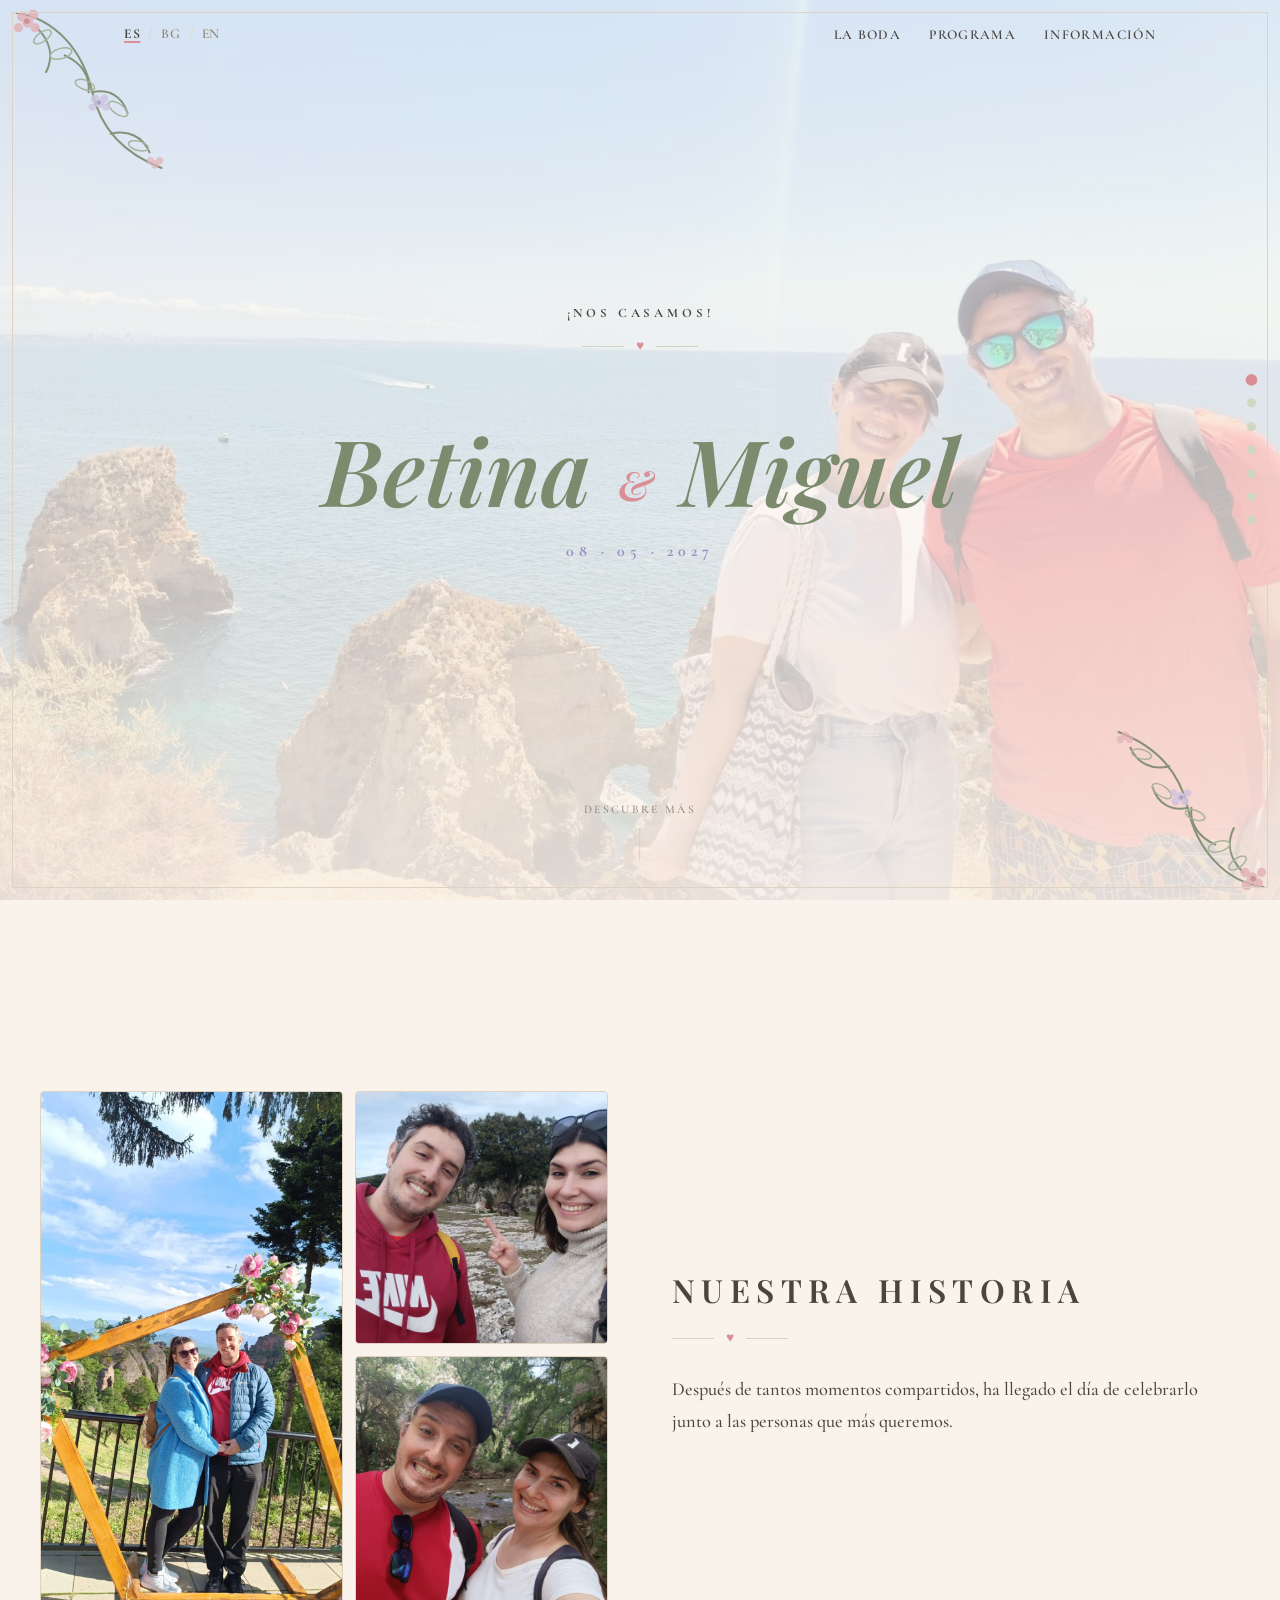
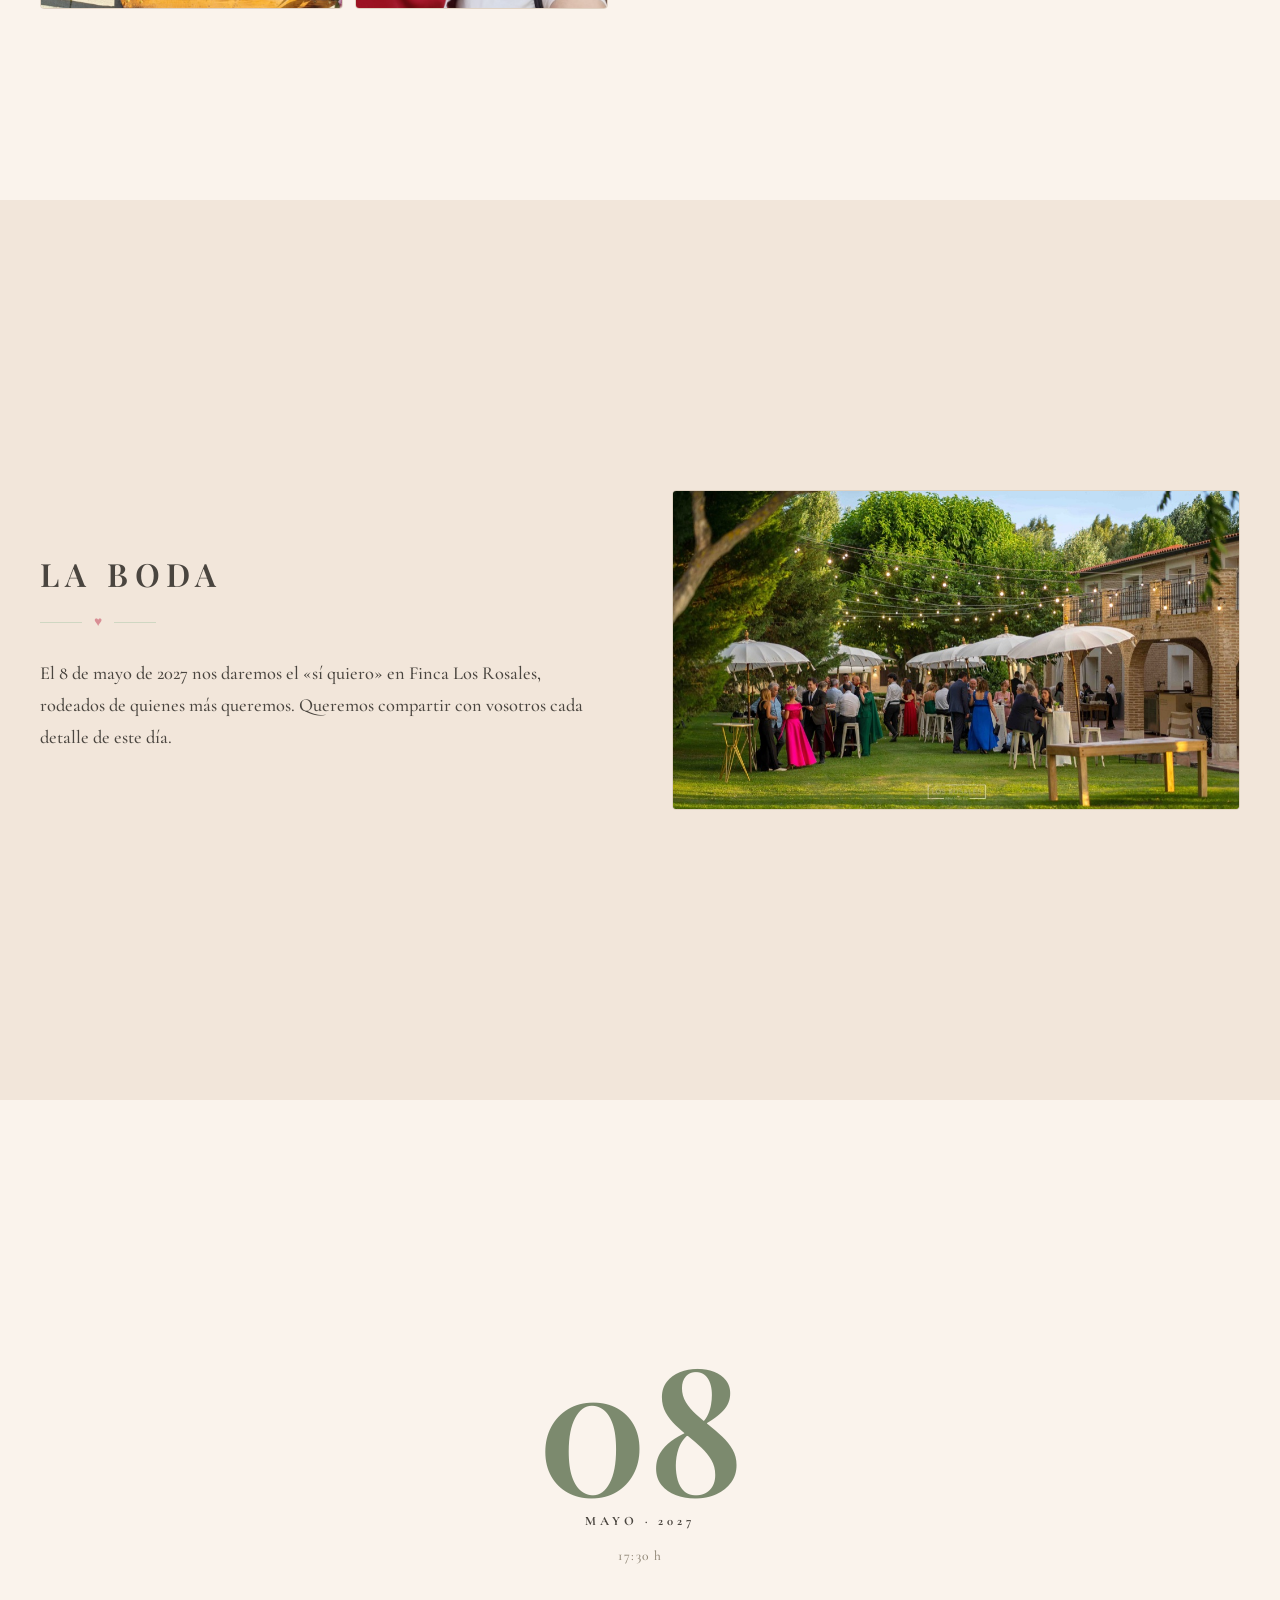
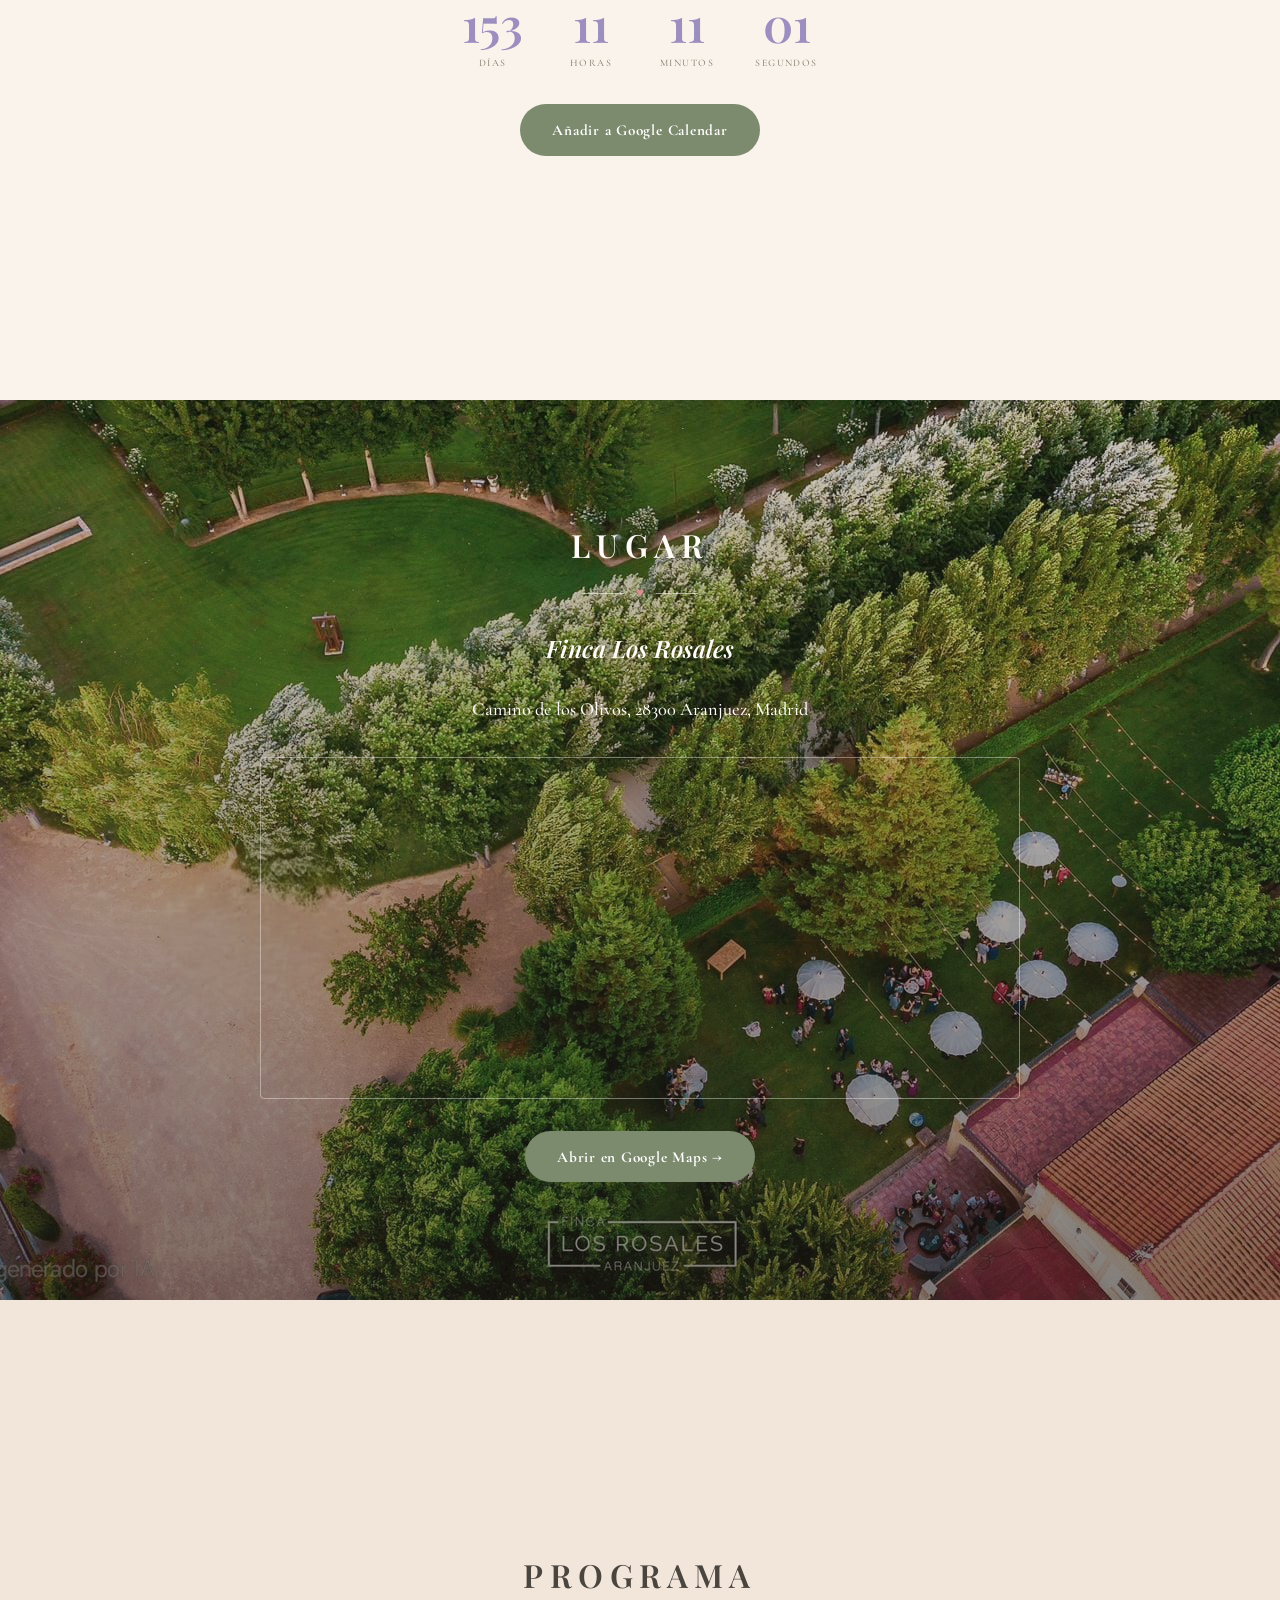
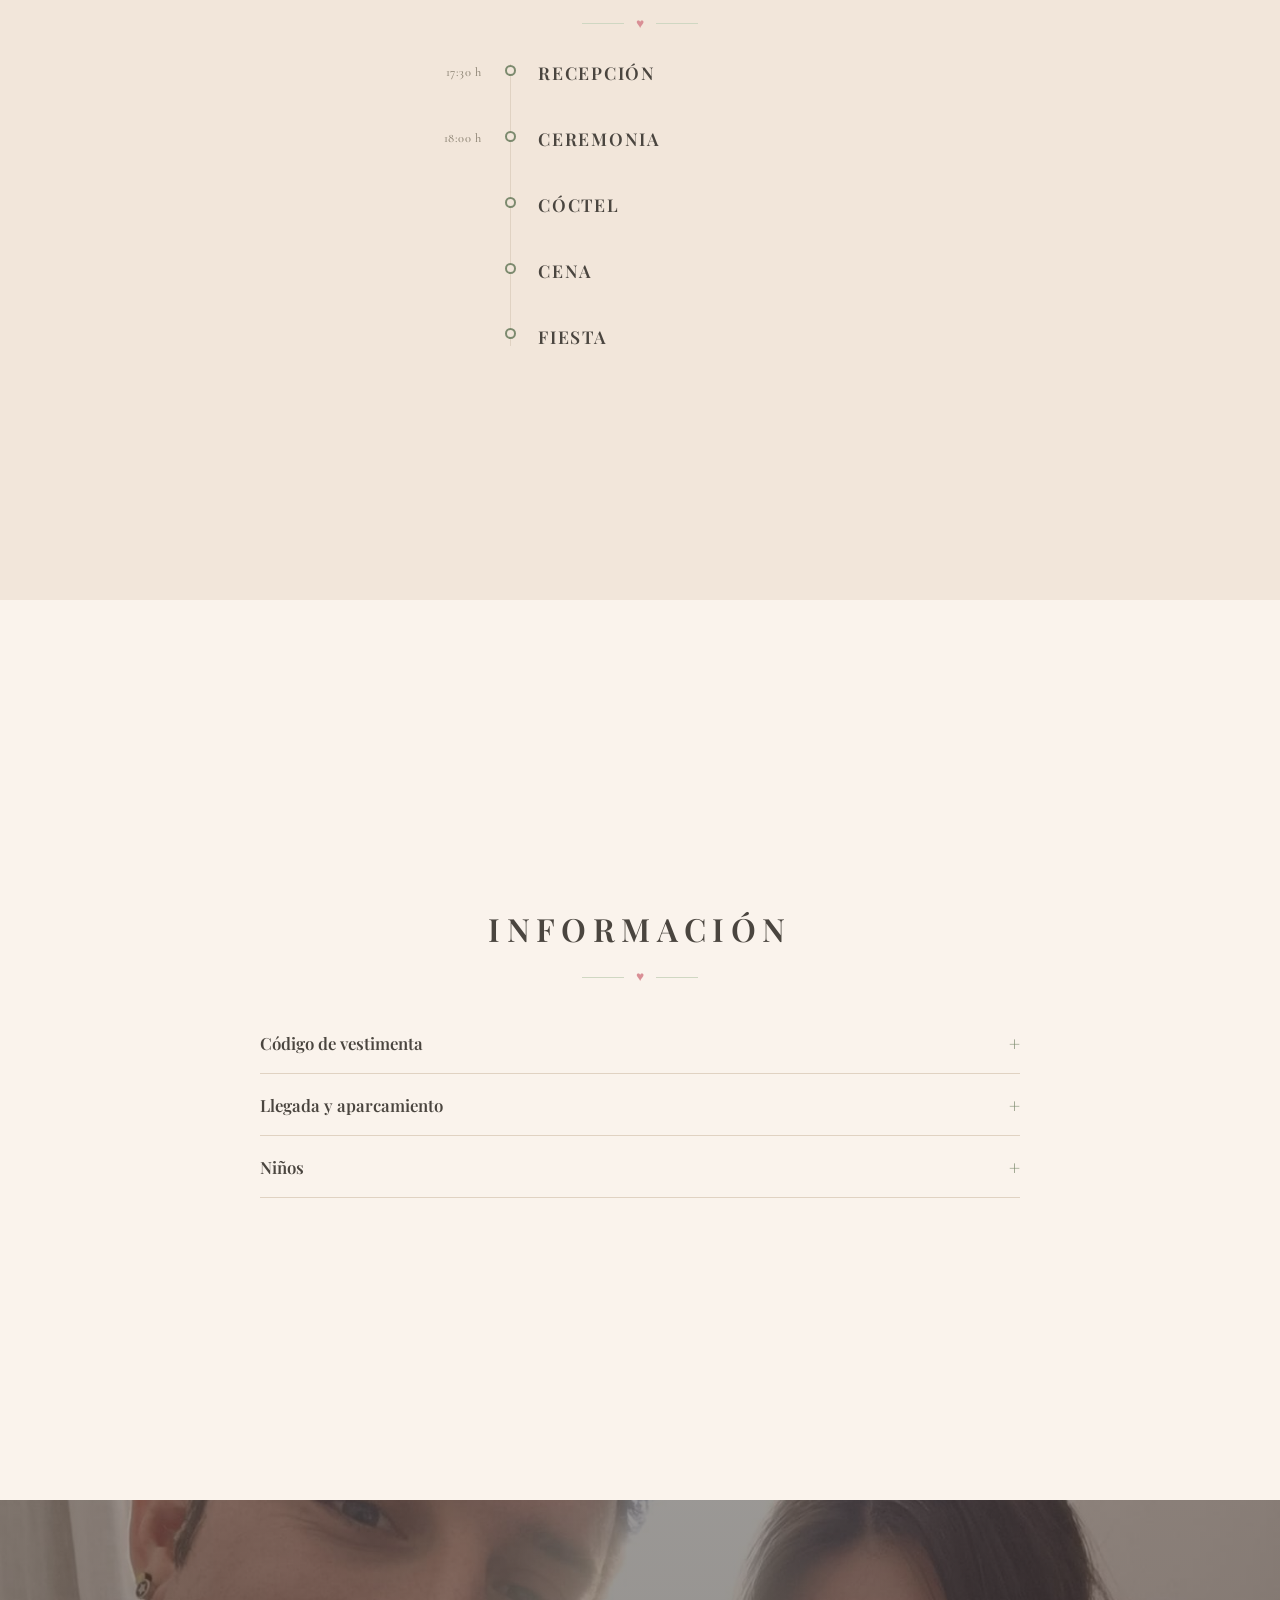
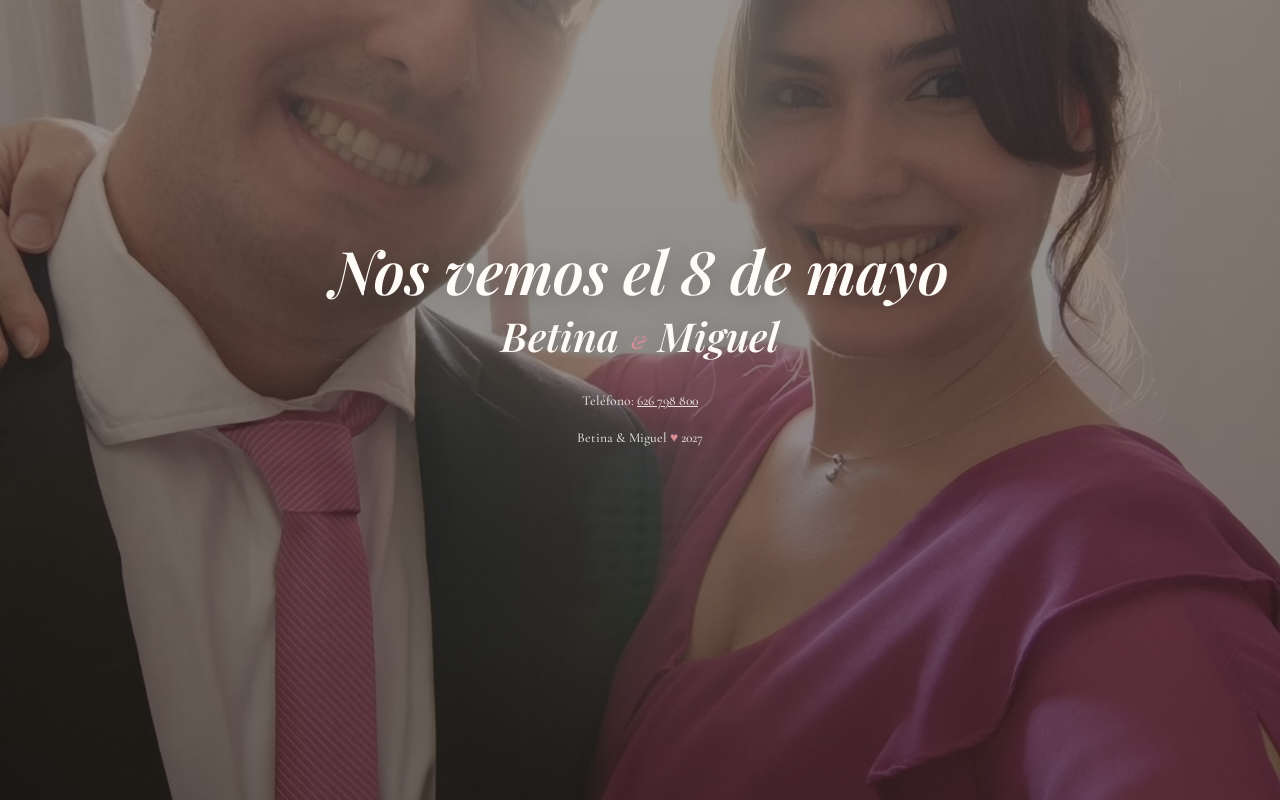
==== commit 3458daba: "update: our history section" ====
--- a/rsvp.html
+++ b/rsvp.html
@@ -31,7 +31,7 @@
 
   <main class="rsvp-page">
     <section class="section rsvp-section">
-      <div class="section-bg" style="background-image: url('assets/img/rsvp-bg-photo.jpg'); background-position: center 15%"></div>
+      <div class="section-bg" style="background-image: url('assets/img/rsvp-bg-photo.jpg'); background-position: 82% 15%"></div>
       <div class="section-inner reveal is-visible">
         <h2 data-i18n="rsvpTitle">Confirma tu asistencia</h2>
         <div class="flourish"><span class="flourish-heart">♥</span></div>
--- a/assets/css/styles.css
+++ b/assets/css/styles.css
@@ -552,11 +552,47 @@
   margin-bottom: 0;
 }
 
-/* Intro — typographic pause, no photo */
-
-.intro-text {
-  max-width: 32rem;
-  margin: 0 auto;
+/* Intro — photo collage on the left, story text on the right */
+
+.intro-layout {
+  display: grid;
+  grid-template-columns: 1fr 1fr;
+  gap: var(--space-lg);
+  align-items: center;
+  text-align: left;
+}
+
+.intro-copy .flourish {
+  margin-left: 0;
+}
+
+.intro-photos {
+  display: grid;
+  grid-template-columns: 1.2fr 1fr;
+  gap: 0.75rem;
+}
+
+.intro-photos-secondary {
+  display: grid;
+  grid-template-rows: 1fr 1fr;
+  gap: 0.75rem;
+}
+
+.intro-photo {
+  display: block;
+  width: 100%;
+  height: 100%;
+  object-fit: cover;
+  border-radius: 4px;
+  border: 1px solid var(--color-border);
+}
+
+.intro-photo--main {
+  aspect-ratio: 3 / 4;
+}
+
+.intro-photos-secondary .intro-photo {
+  aspect-ratio: 1 / 1;
 }
 
 /* Wedding — asymmetric text/photo layout */
@@ -607,19 +643,6 @@
 
 .date-section .calendar-cta {
   margin-top: var(--space-md);
-}
-
-.ics-cta {
-  display: block;
-  margin-top: 0.85rem;
-  font-size: 0.8rem;
-  color: var(--color-text-soft);
-  text-decoration: underline;
-  text-underline-offset: 3px;
-}
-
-.ics-cta:hover {
-  color: var(--color-accent);
 }
 
 /* Venue — full-bleed photo needs a dark veil + light text instead of the
@@ -842,6 +865,14 @@
   min-height: calc(100vh - var(--header-h));
 }
 
+.rsvp-section .section-bg {
+  /* The form can grow taller than the viewport (guest cards, notes, etc.),
+     and .section-bg stretches to match that box. Fixing the background to
+     the viewport keeps the cover-crop (and background-position) stable
+     instead of it re-stretching — and re-hiding faces — as the form grows. */
+  background-attachment: fixed;
+}
+
 .rsvp-deadline {
   color: var(--color-text-soft);
   margin-bottom: 2rem;
@@ -1079,6 +1110,28 @@
 /* Responsive tweaks */
 
 @media (max-width: 900px) {
+  .intro-layout {
+    grid-template-columns: 1fr;
+    text-align: center;
+  }
+
+  .intro-copy .flourish {
+    justify-content: center;
+  }
+
+  .intro-photos {
+    grid-template-columns: 1fr;
+  }
+
+  .intro-photos-secondary {
+    grid-template-columns: 1fr 1fr;
+    grid-template-rows: none;
+  }
+
+  .intro-photo--main {
+    aspect-ratio: 16 / 10;
+  }
+
   .wedding-layout {
     grid-template-columns: 1fr;
     text-align: center;
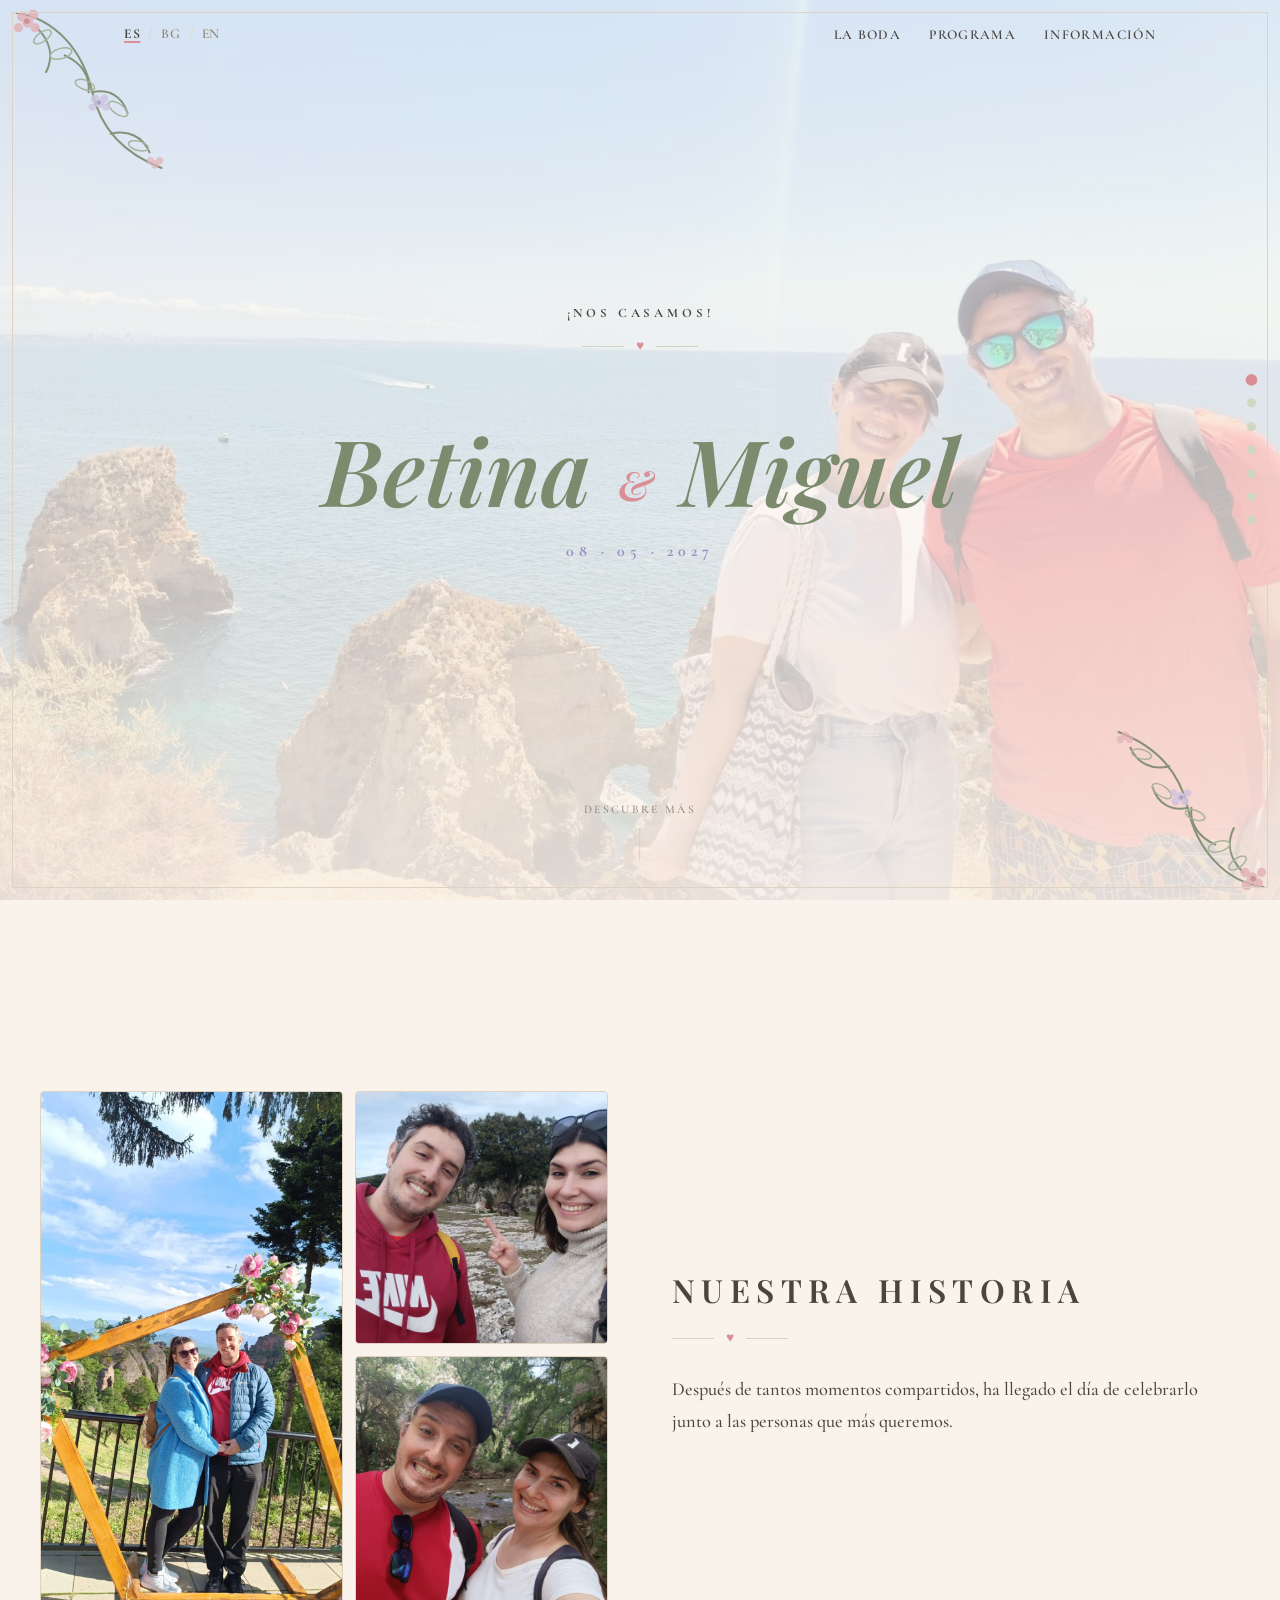
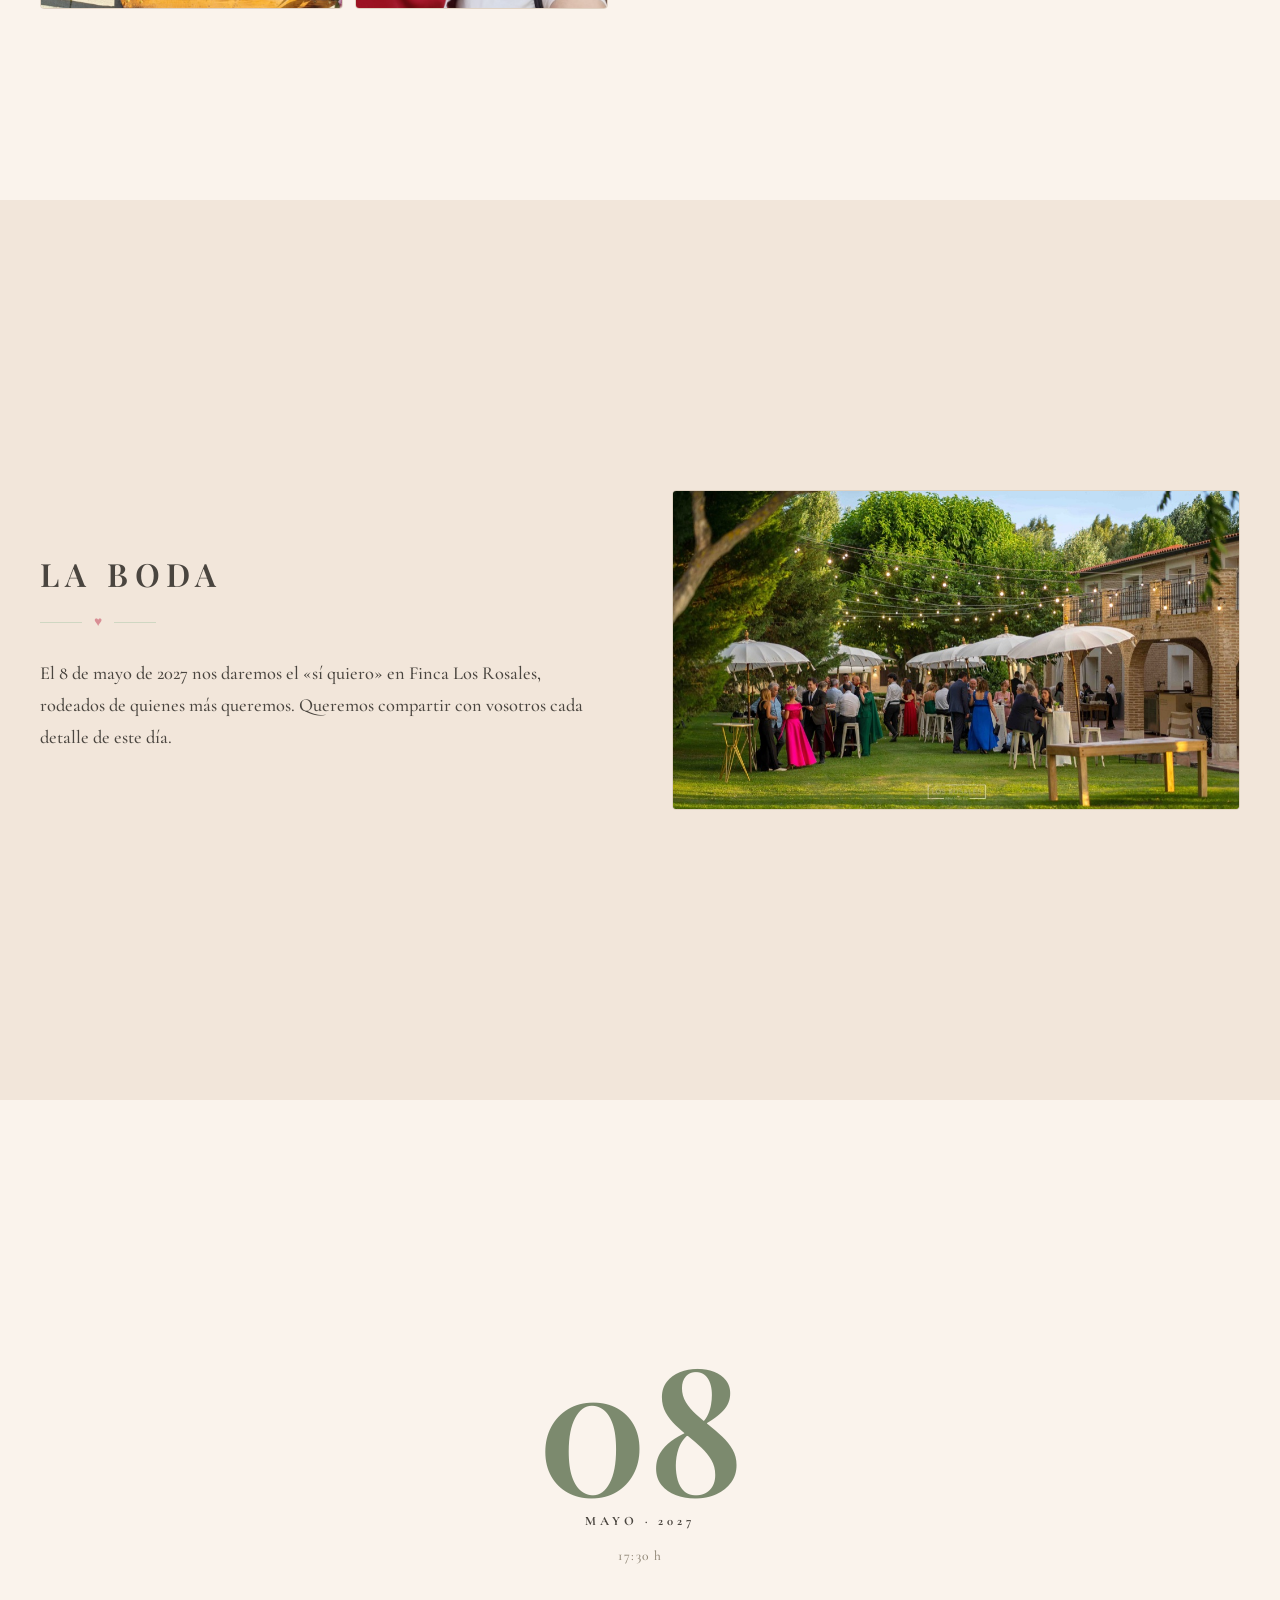
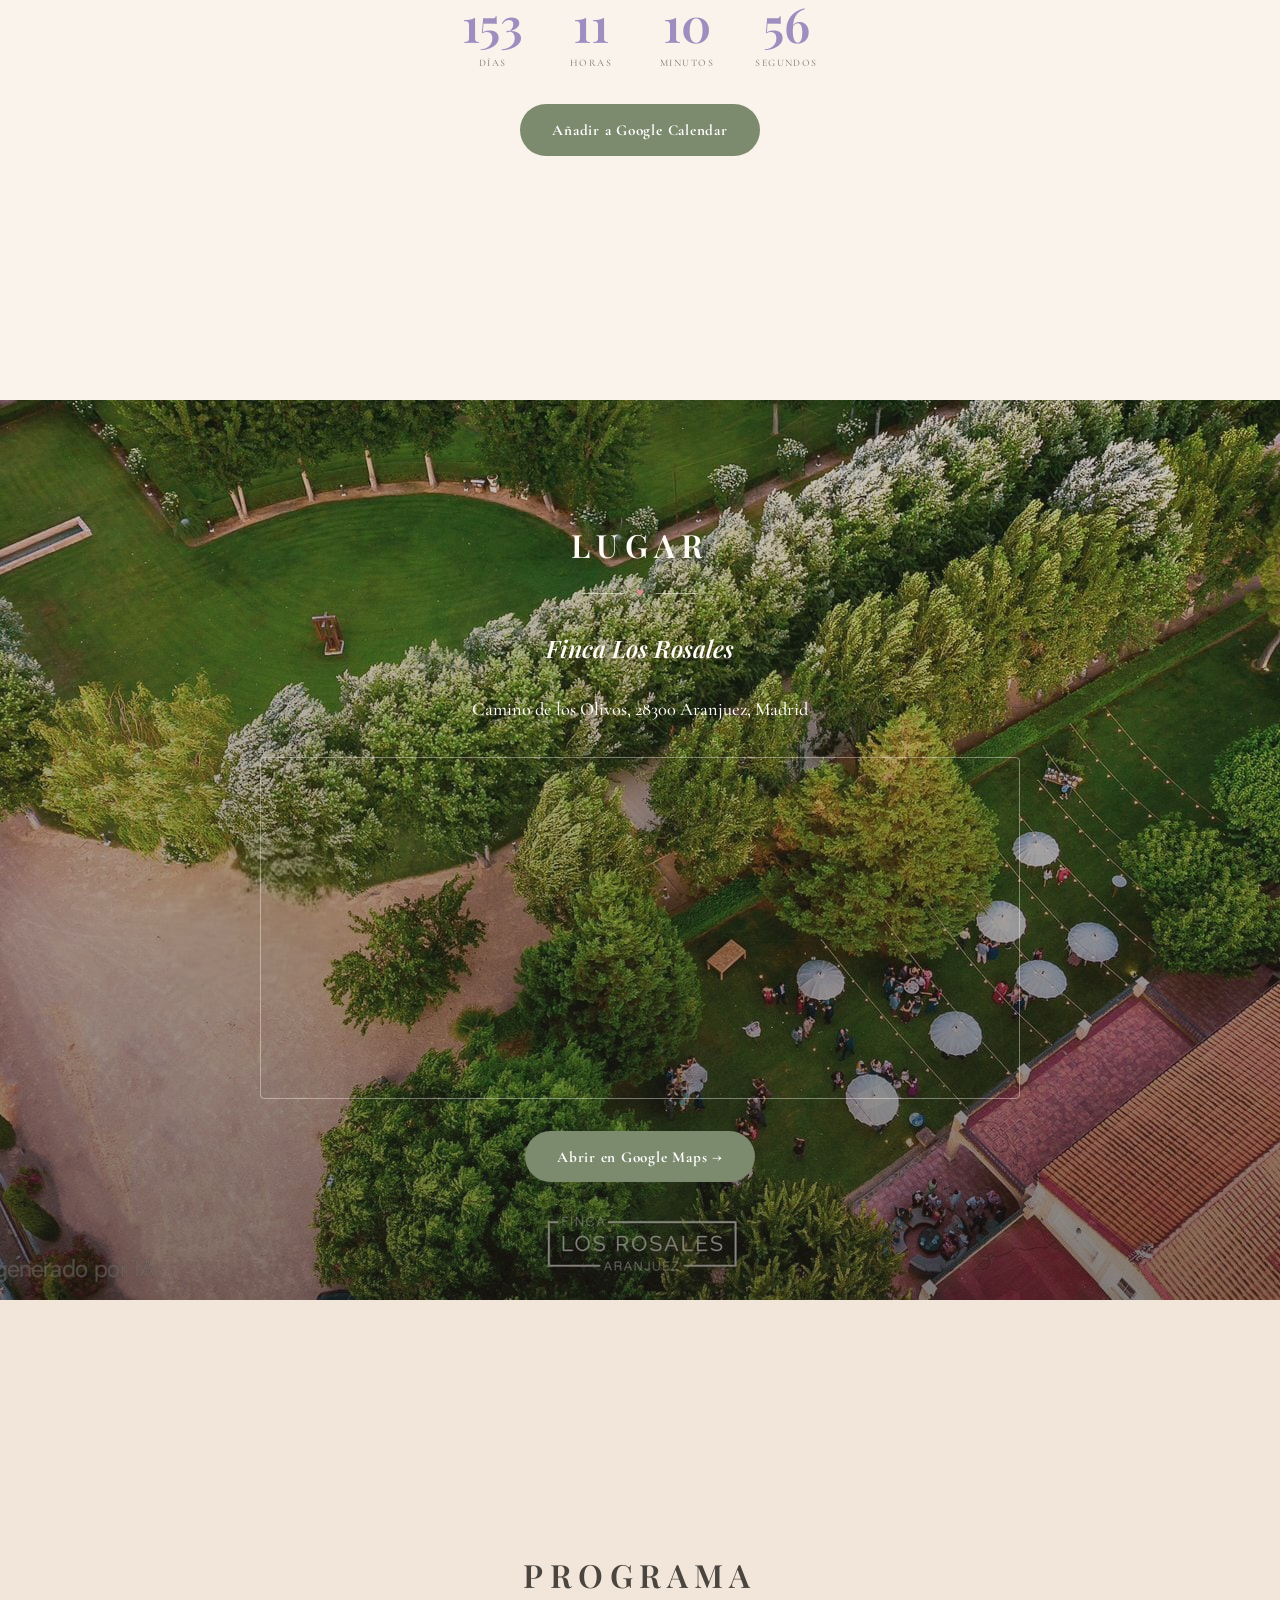
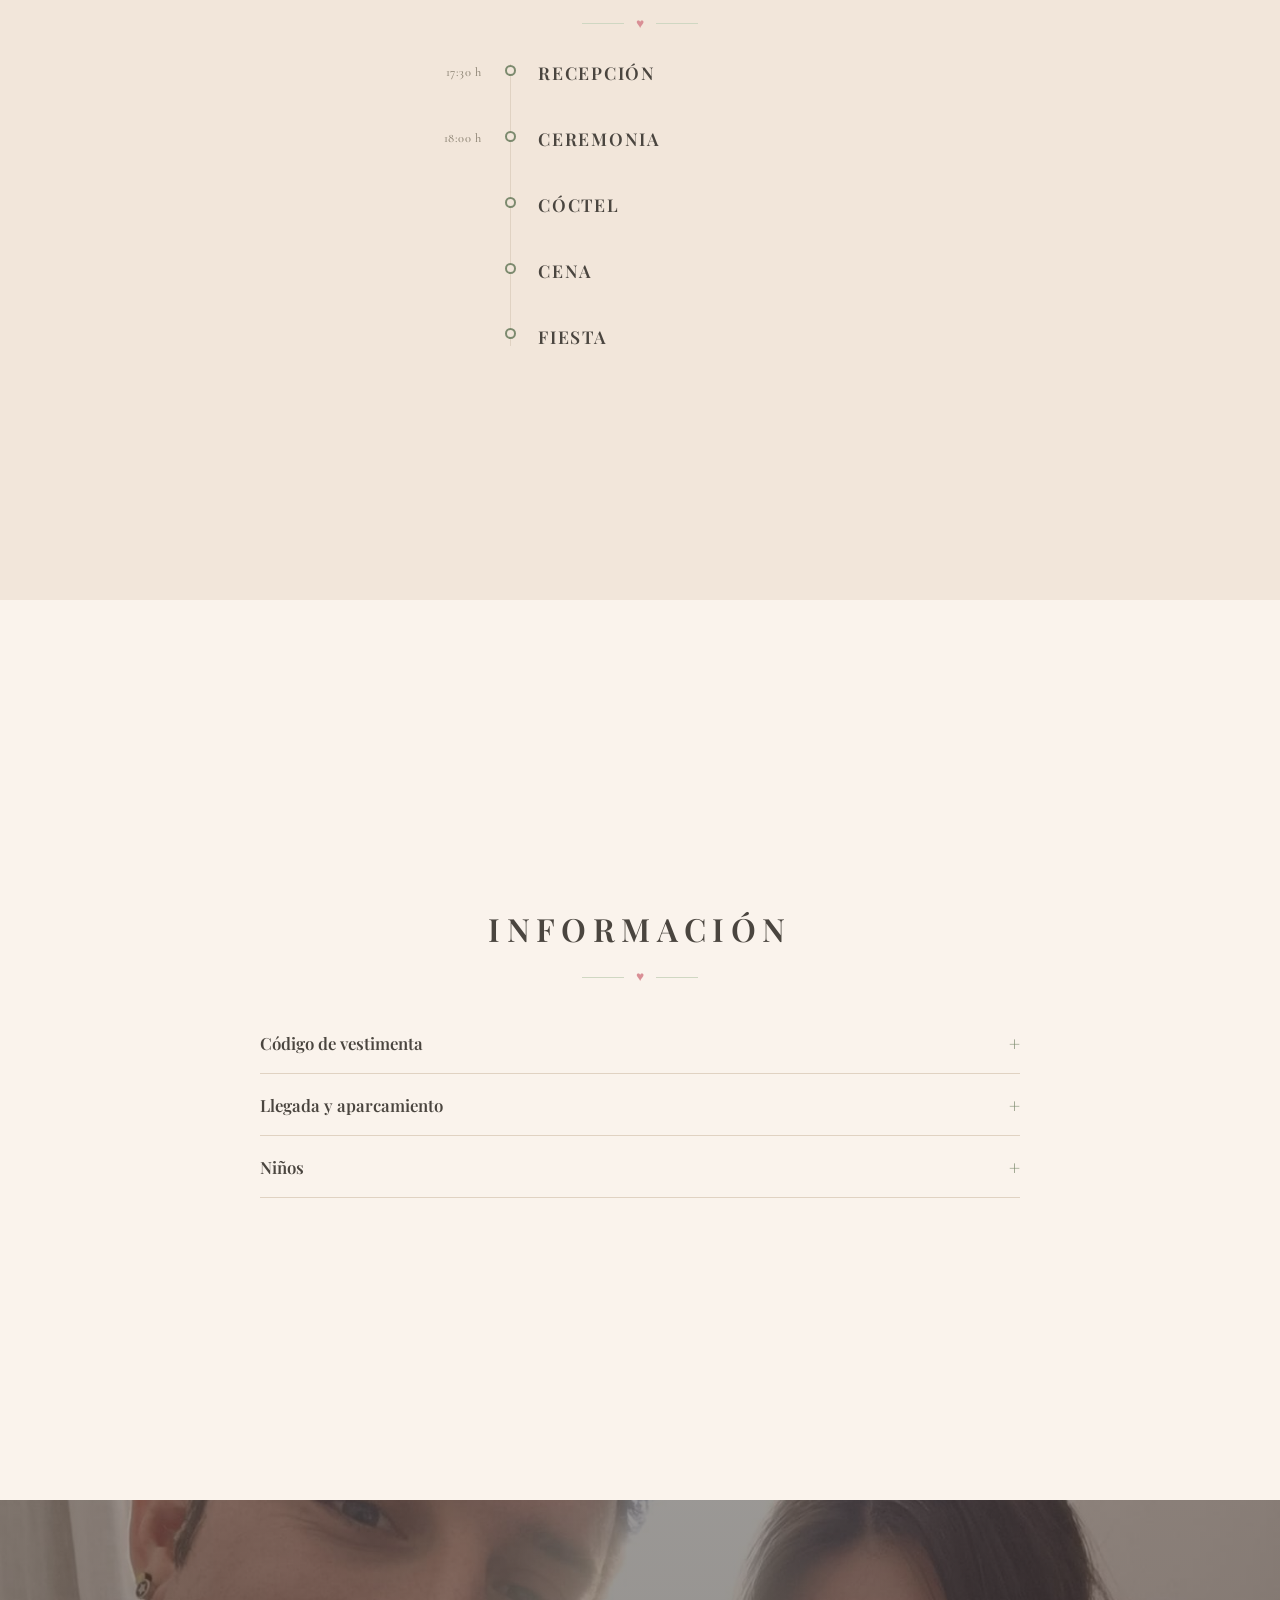
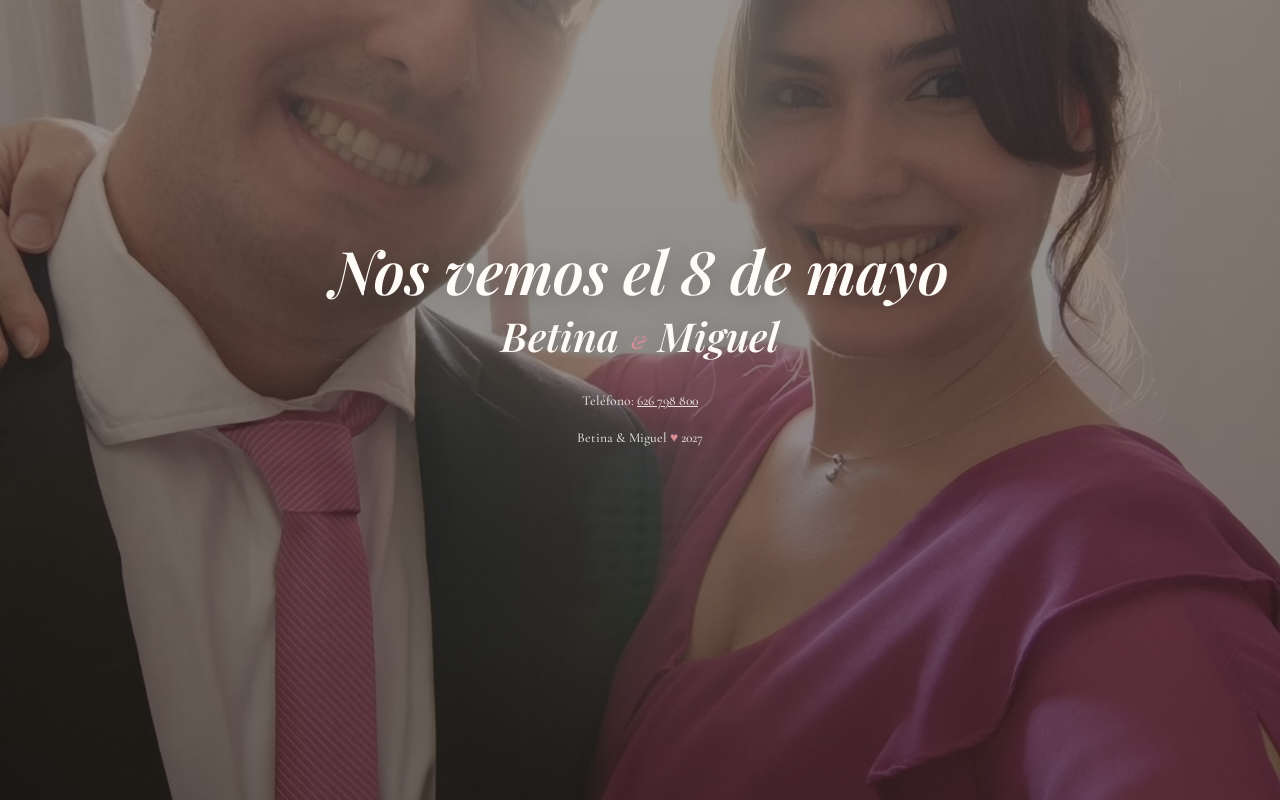
==== commit 61844fa2: "fix: fix rsvp interation changes" ====
--- a/rsvp.html
+++ b/rsvp.html
@@ -48,11 +48,6 @@
 
           <button type="button" id="addGuestBtn" class="add-guest-btn" data-i18n="form.addGuest">+ Añadir invitado</button>
 
-          <div class="form-field">
-            <label for="notes" data-i18n="form.notes">Alergias, restricciones alimentarias o comentarios</label>
-            <textarea id="notes" name="notes" rows="3"></textarea>
-          </div>
-
           <div class="hp-field" aria-hidden="true">
             <label for="website">Website</label>
             <input type="text" id="website" name="website" tabindex="-1" autocomplete="off">
@@ -64,6 +59,10 @@
 
         <div class="rsvp-state" id="rsvpClosed" hidden>
           <p data-i18n="rsvpClosedNote">El plazo para confirmar asistencia ha finalizado. Si necesitas contactarnos, hazlo por teléfono.</p>
+        </div>
+
+        <div class="rsvp-state" id="rsvpSuccess" hidden>
+          <p id="rsvpSuccessMessage"></p>
         </div>
 
         <p class="rsvp-contact-fallback">
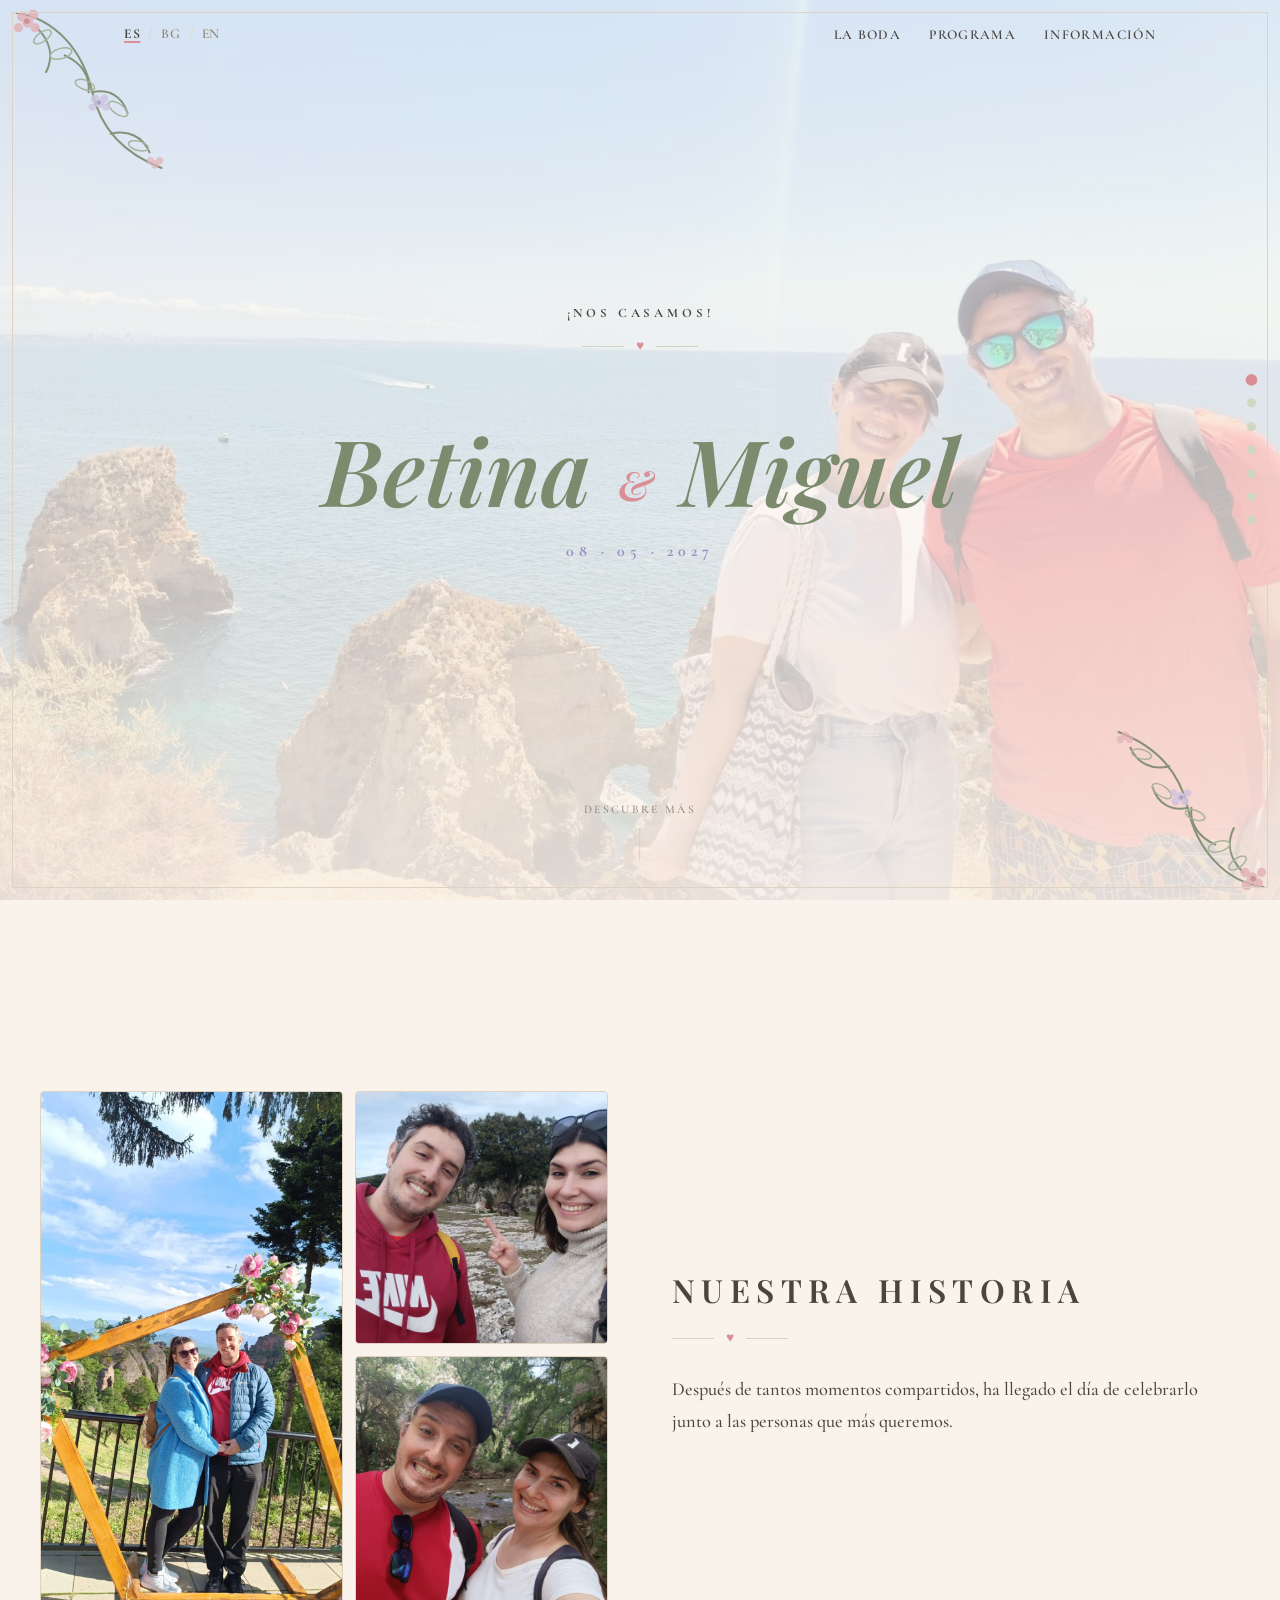
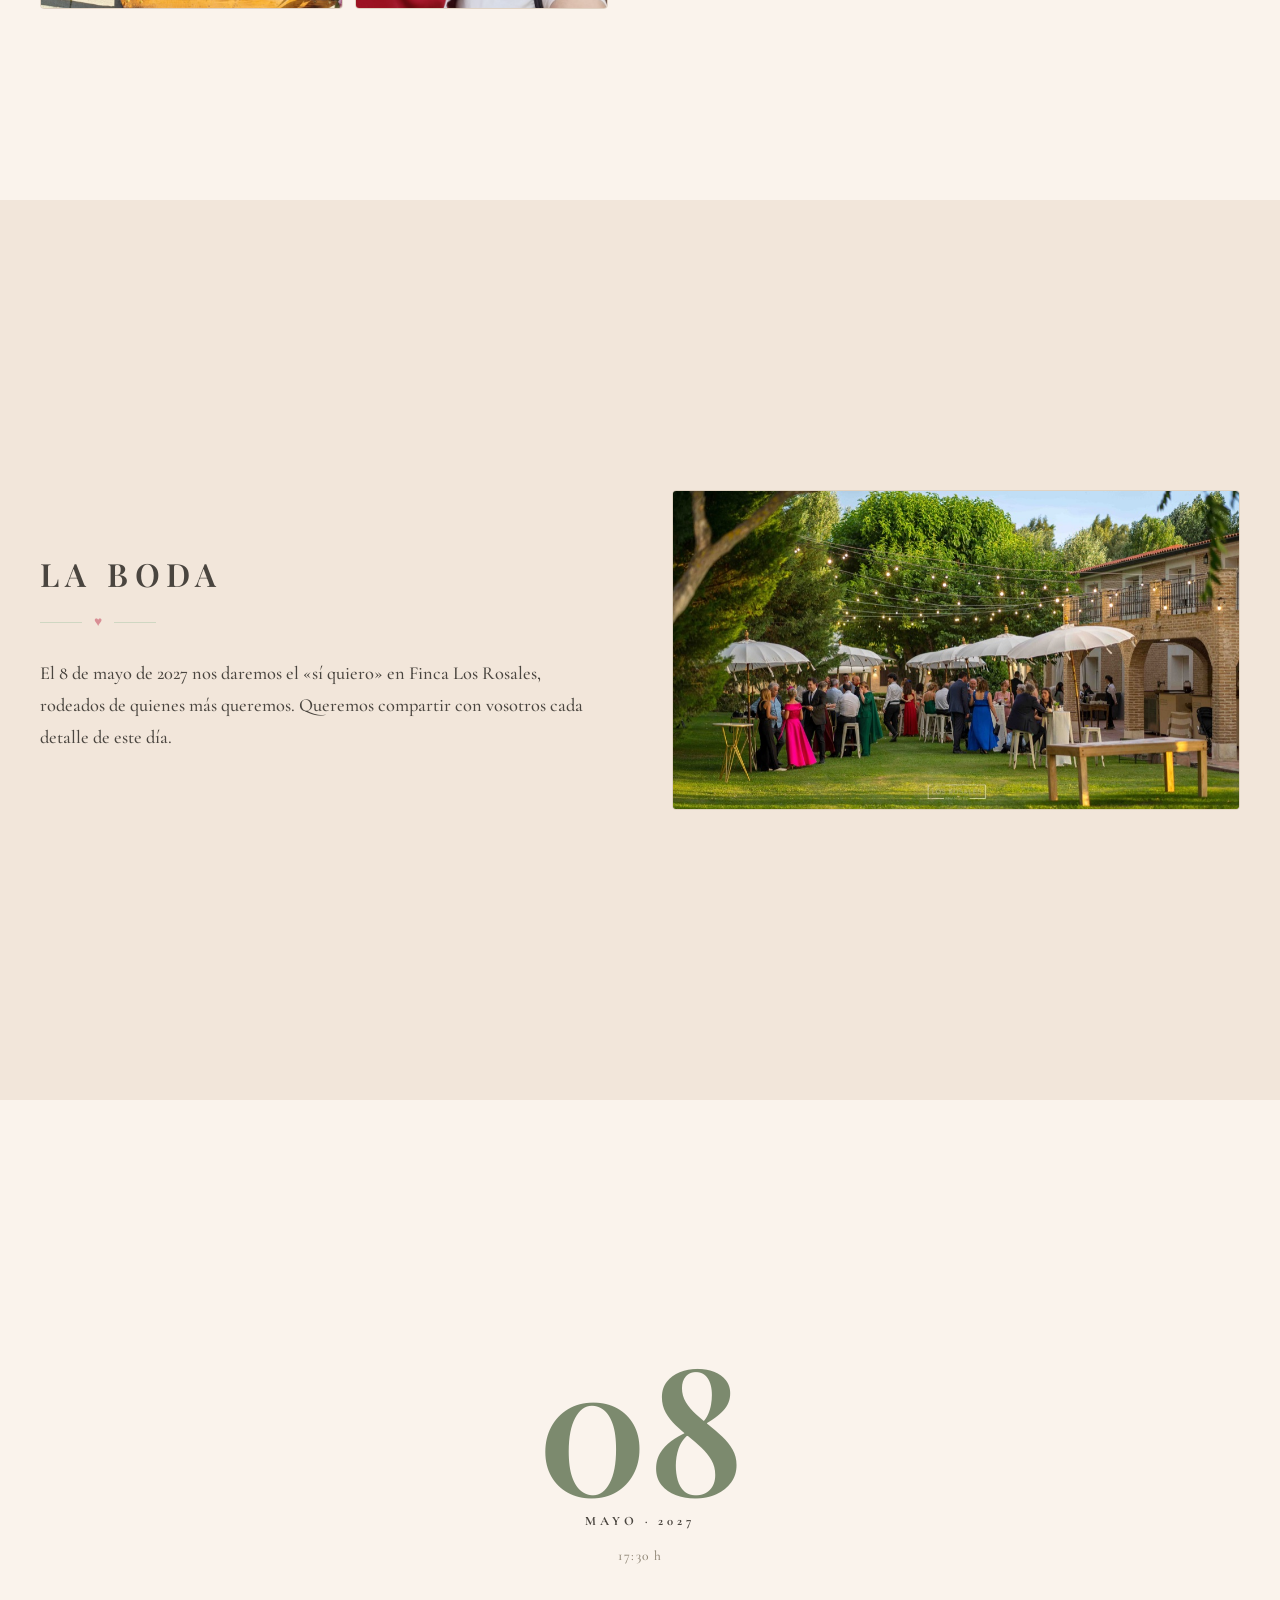
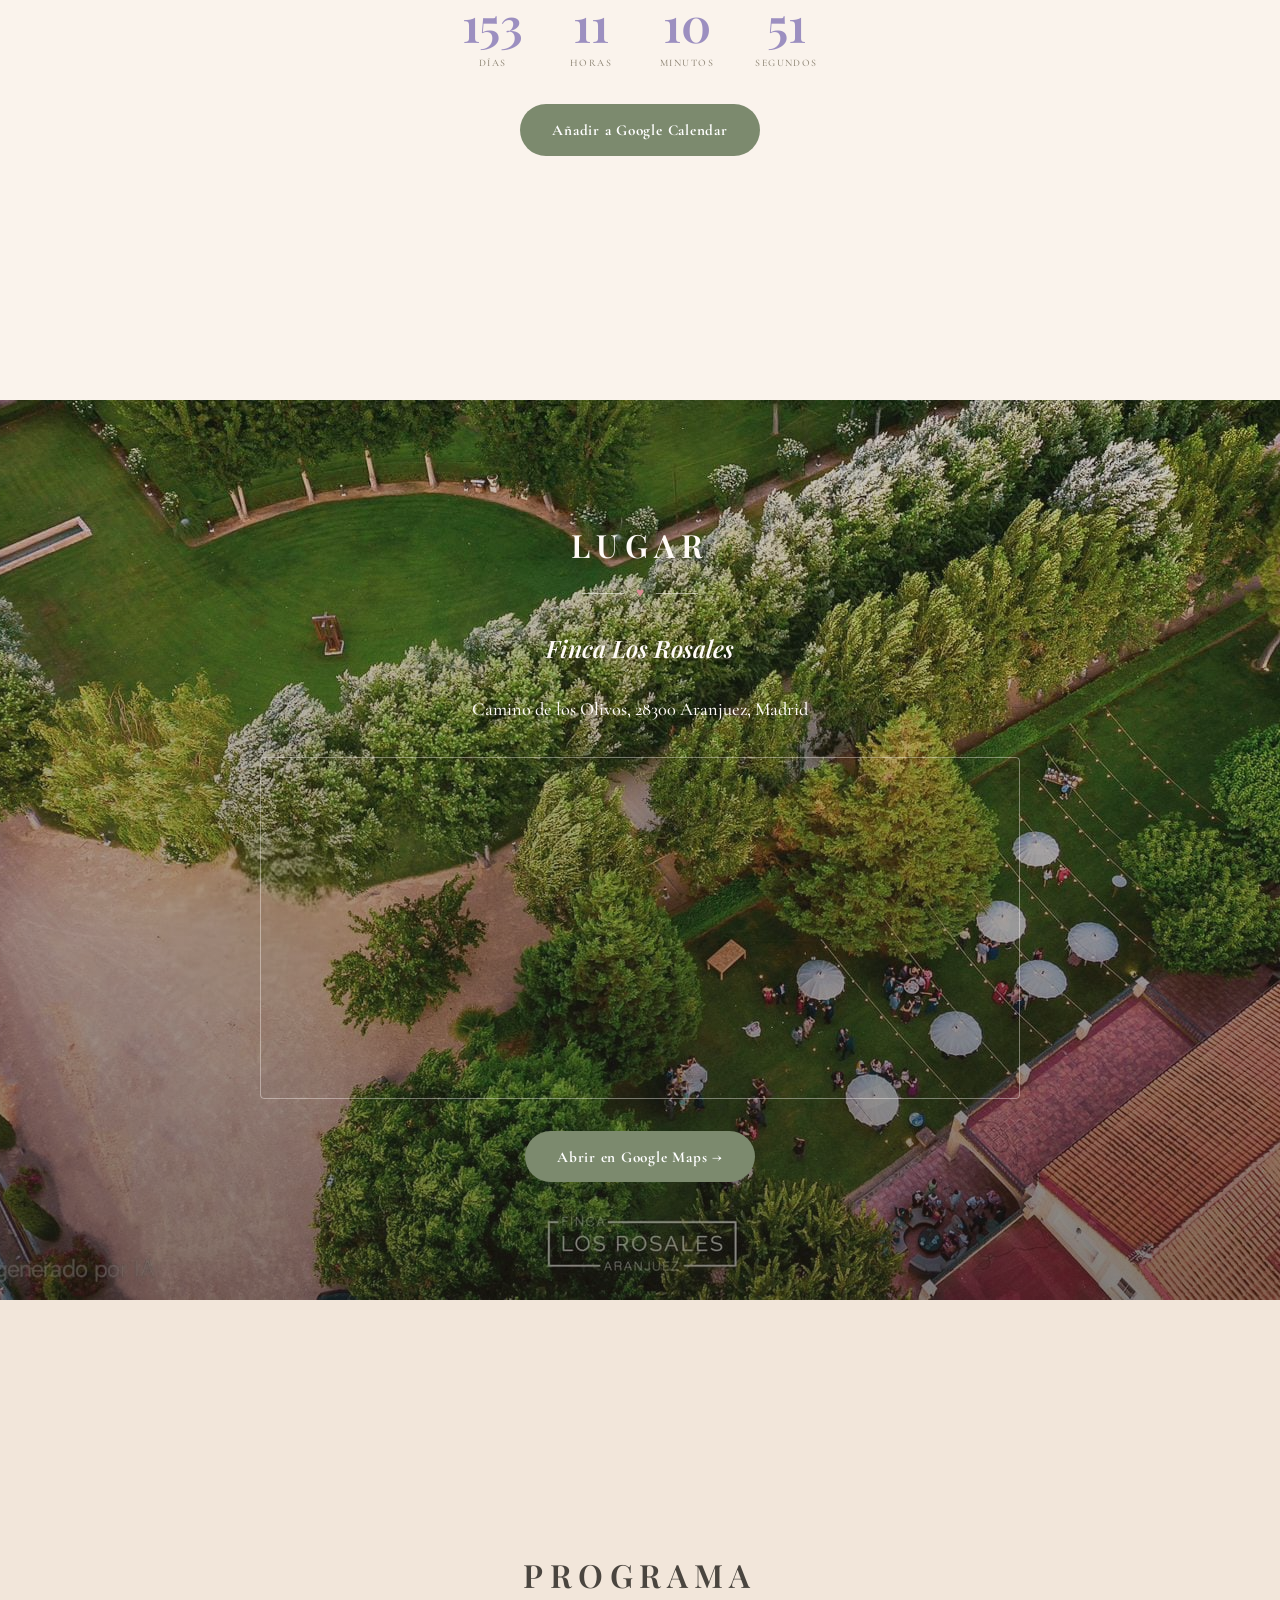
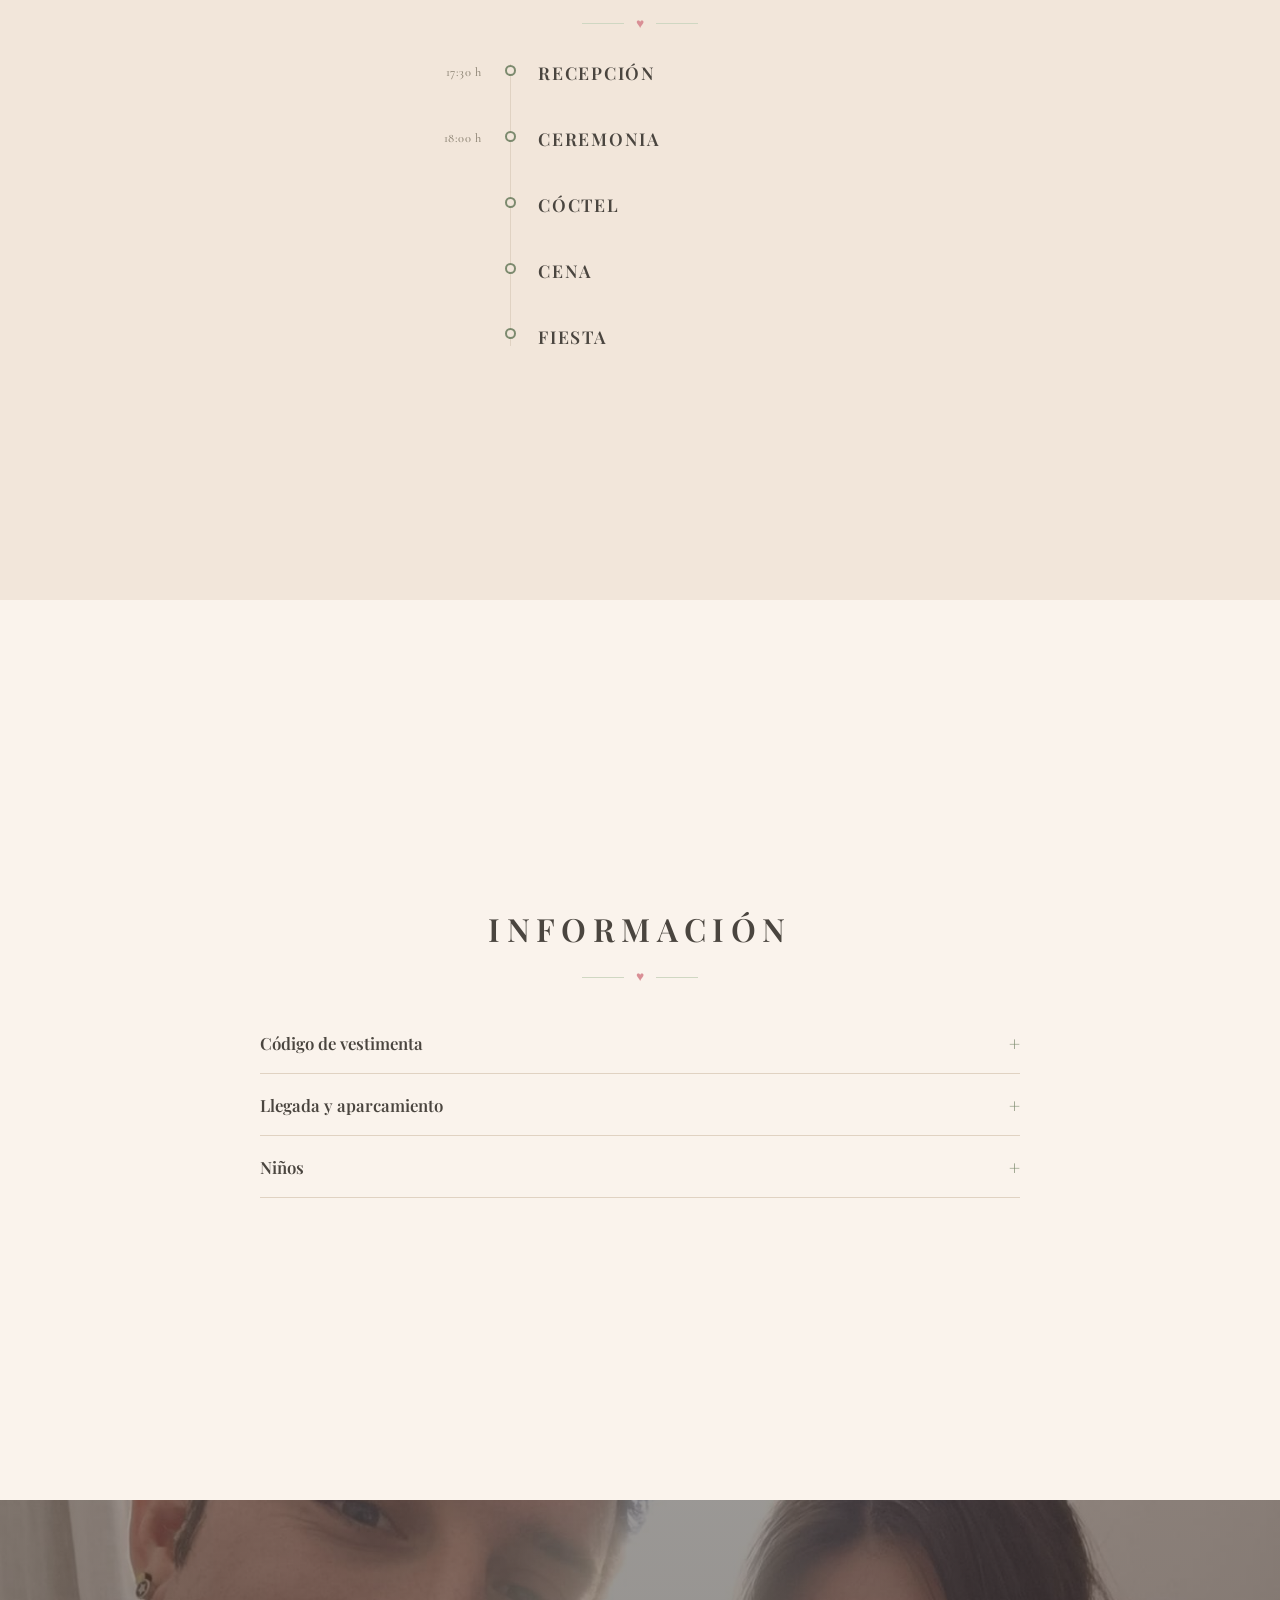
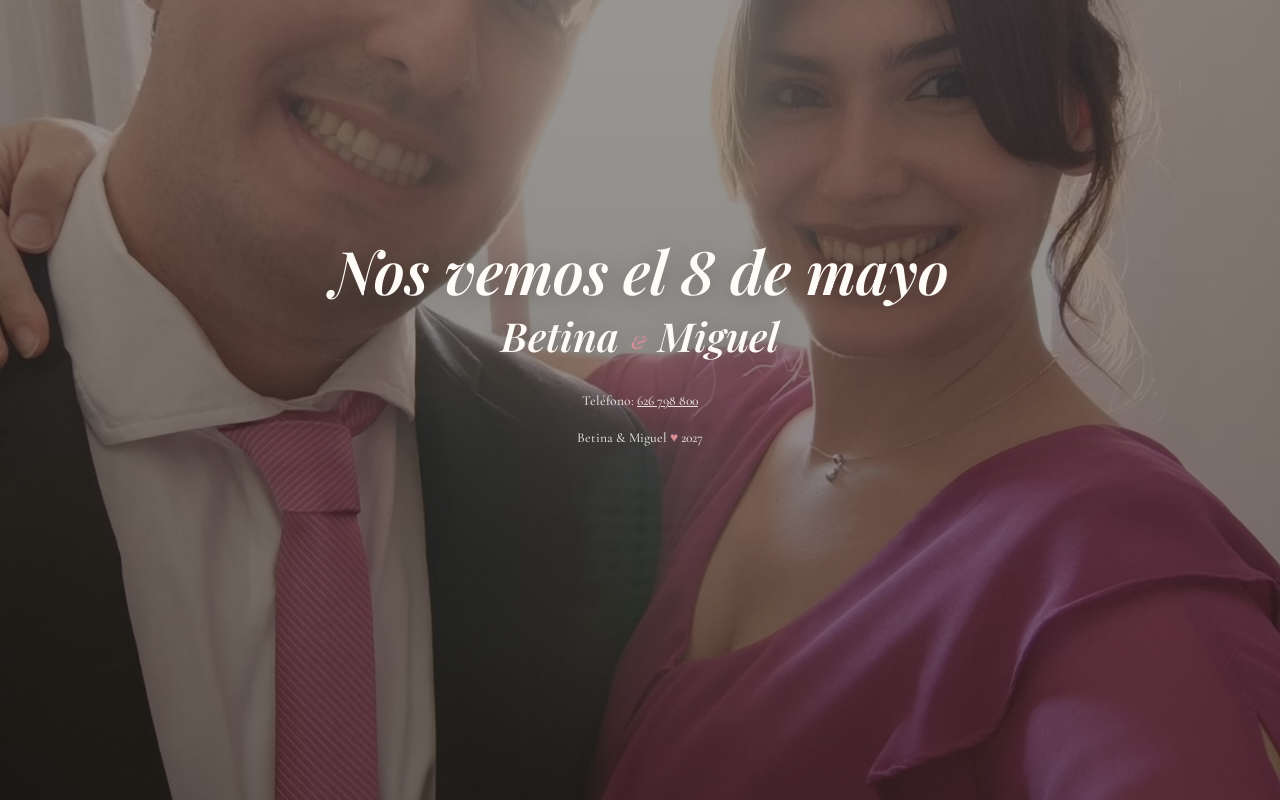
==== commit 06a08447: "fix: fix rsvp interation changes" ====
--- a/rsvp.html
+++ b/rsvp.html
@@ -38,6 +38,7 @@
         <p class="rsvp-deadline" data-i18n="rsvpDeadlineNote">Por favor, confirma antes del 15 de abril de 2027</p>
 
         <div class="rsvp-state" id="rsvpLoading">
+          <div class="spinner" aria-hidden="true"></div>
           <p data-i18n="rsvpLoading">Buscando tu invitación…</p>
         </div>
 
--- a/assets/css/styles.css
+++ b/assets/css/styles.css
@@ -884,6 +884,22 @@
   color: var(--color-text-soft);
 }
 
+.spinner {
+  width: 2rem;
+  height: 2rem;
+  margin: 0 auto 1rem;
+  border: 3px solid color-mix(in srgb, var(--color-accent) 25%, transparent);
+  border-top-color: var(--color-accent);
+  border-radius: 50%;
+  animation: spin 0.8s linear infinite;
+}
+
+@keyframes spin {
+  to {
+    transform: rotate(360deg);
+  }
+}
+
 .rsvp-state h3 {
   margin-bottom: 0.75rem;
   color: var(--color-ink);
@@ -896,7 +912,7 @@
   text-align: center;
 }
 
-#rsvpForm {
+#rsvpForm:not([hidden]) {
   max-width: 460px;
   margin: 0 auto;
   text-align: left;
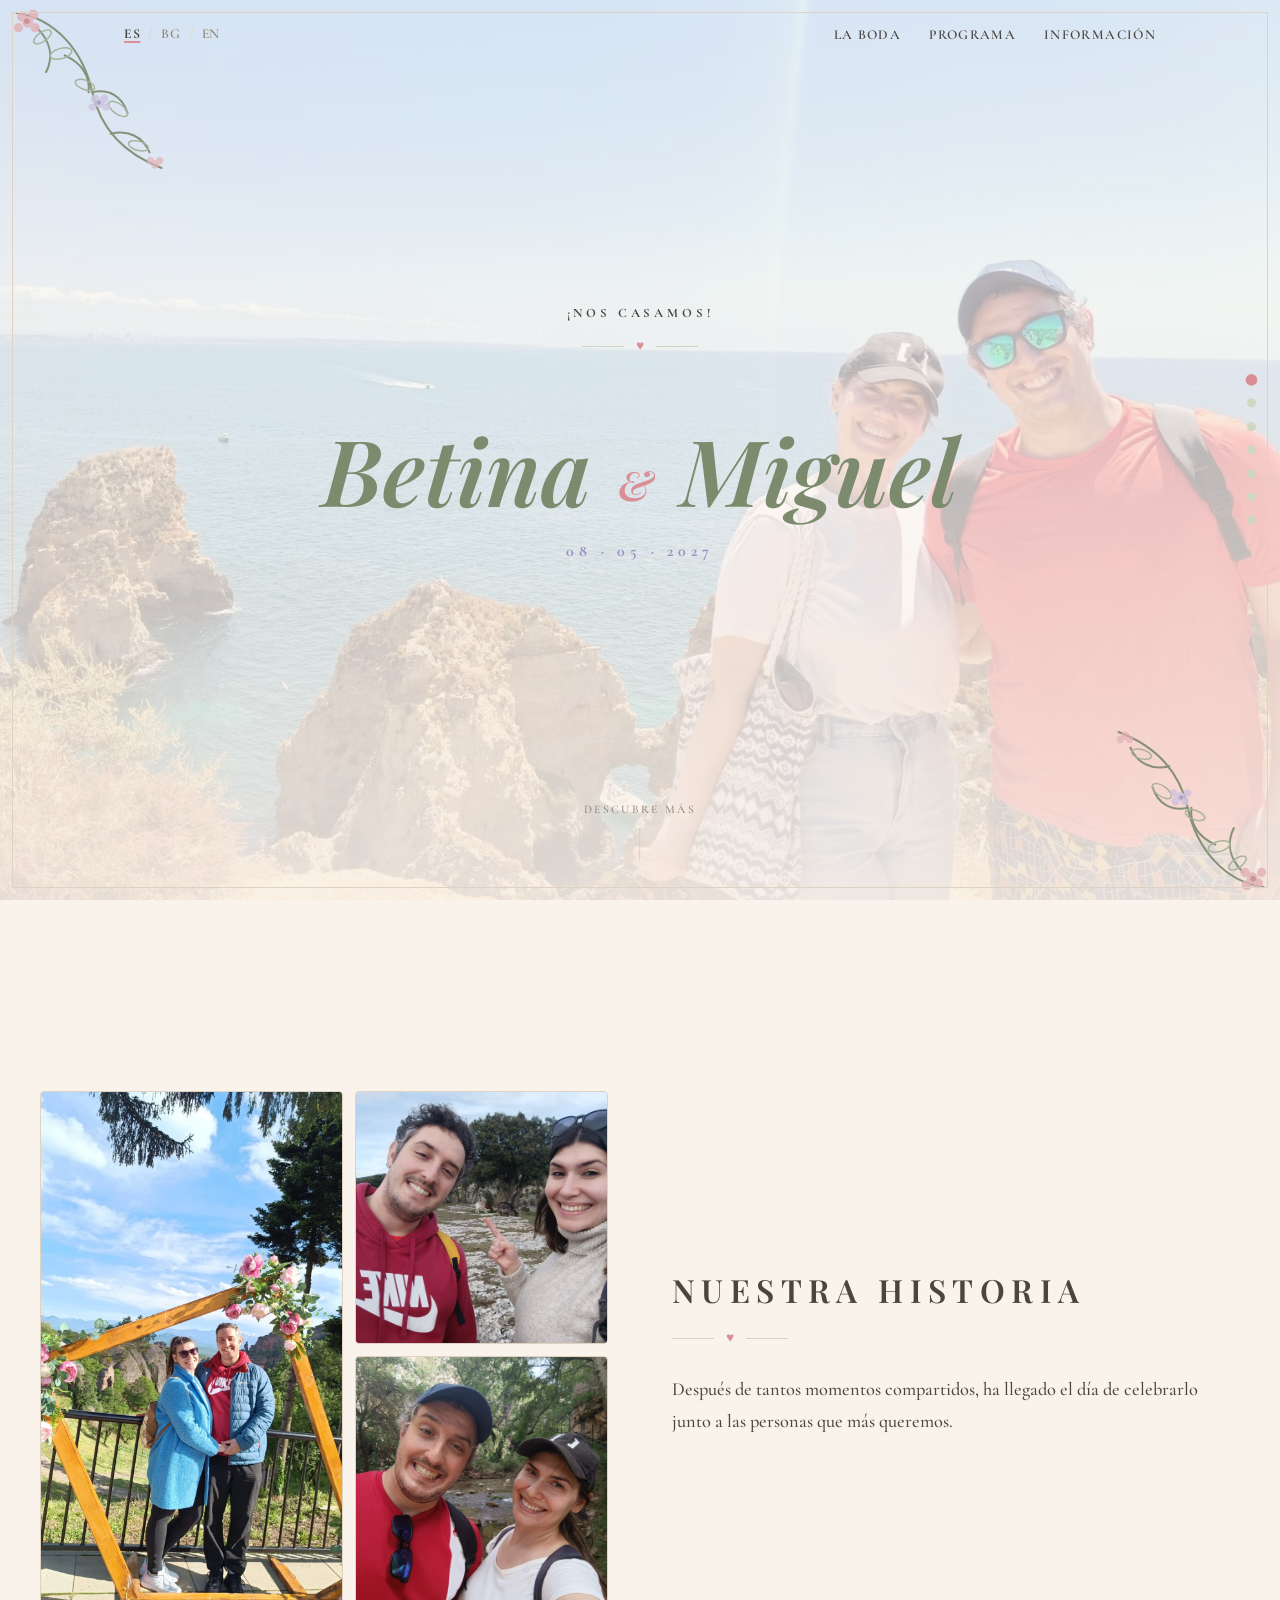
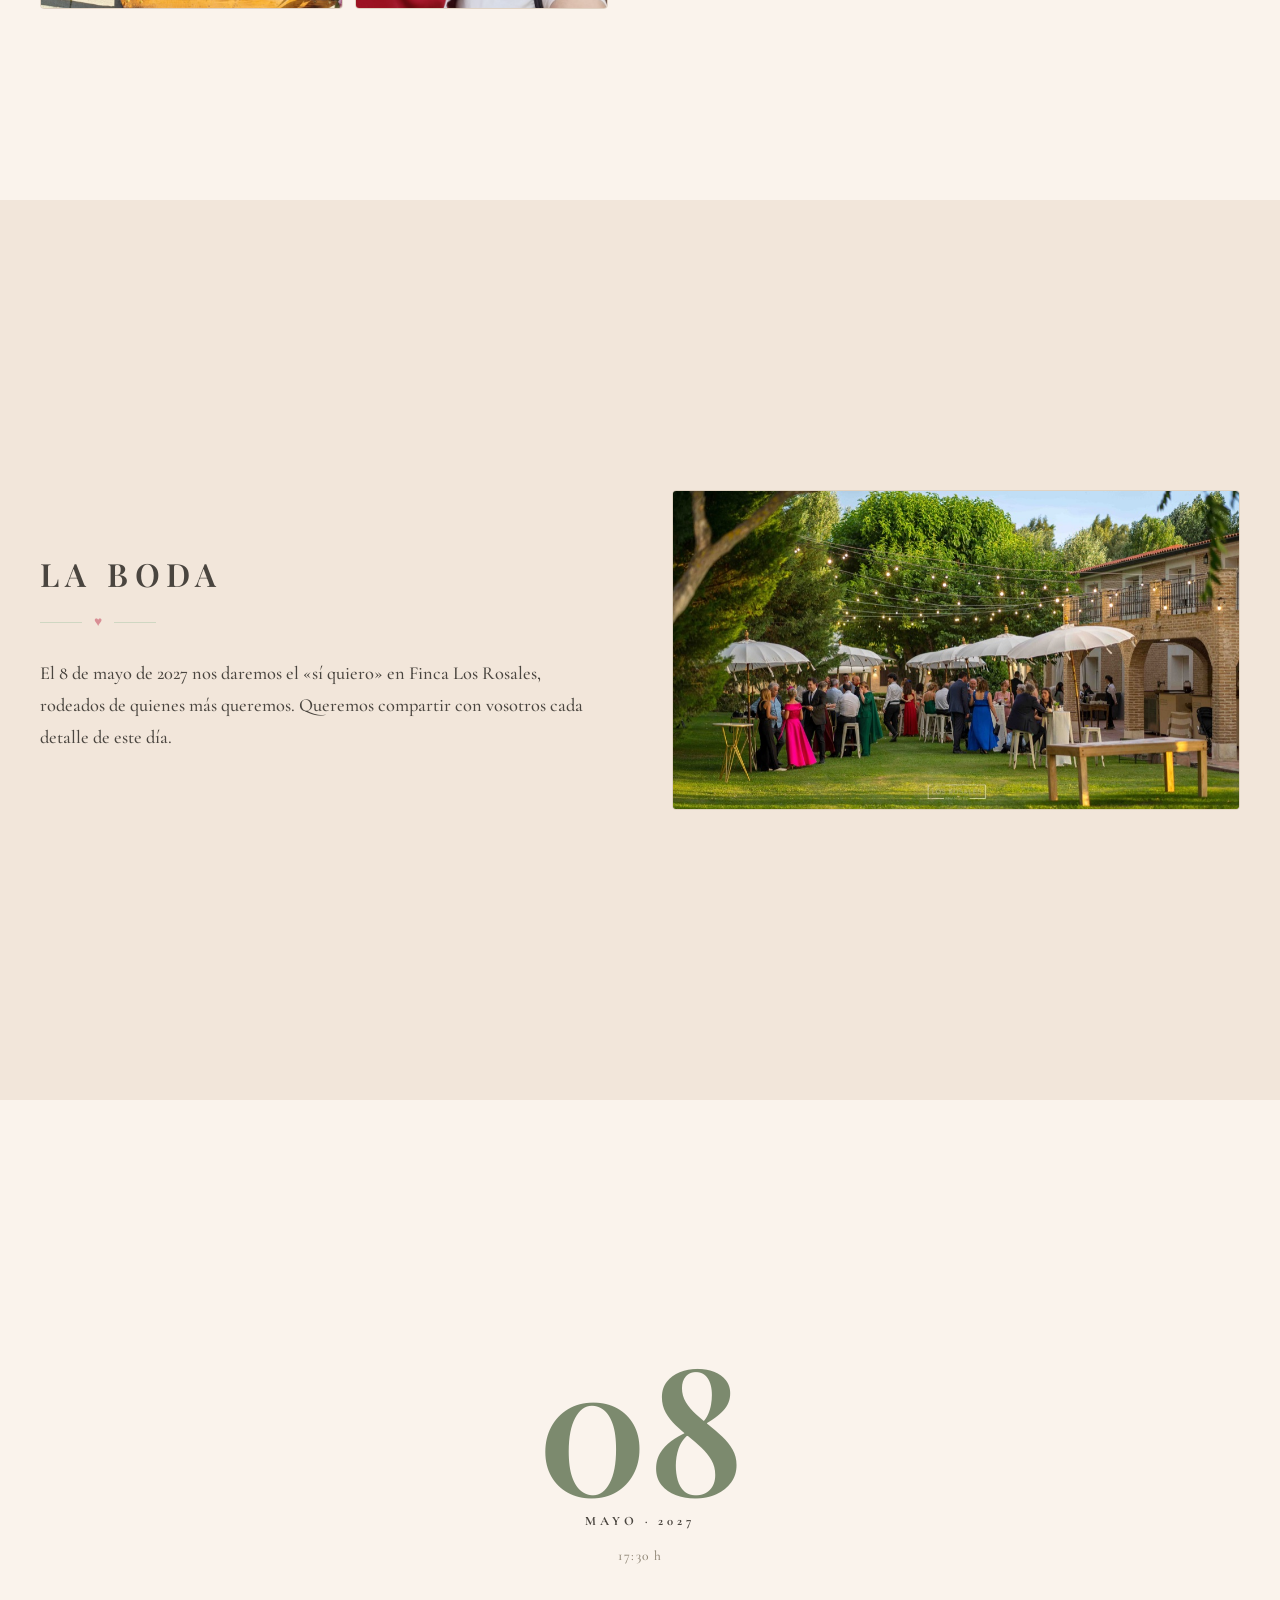
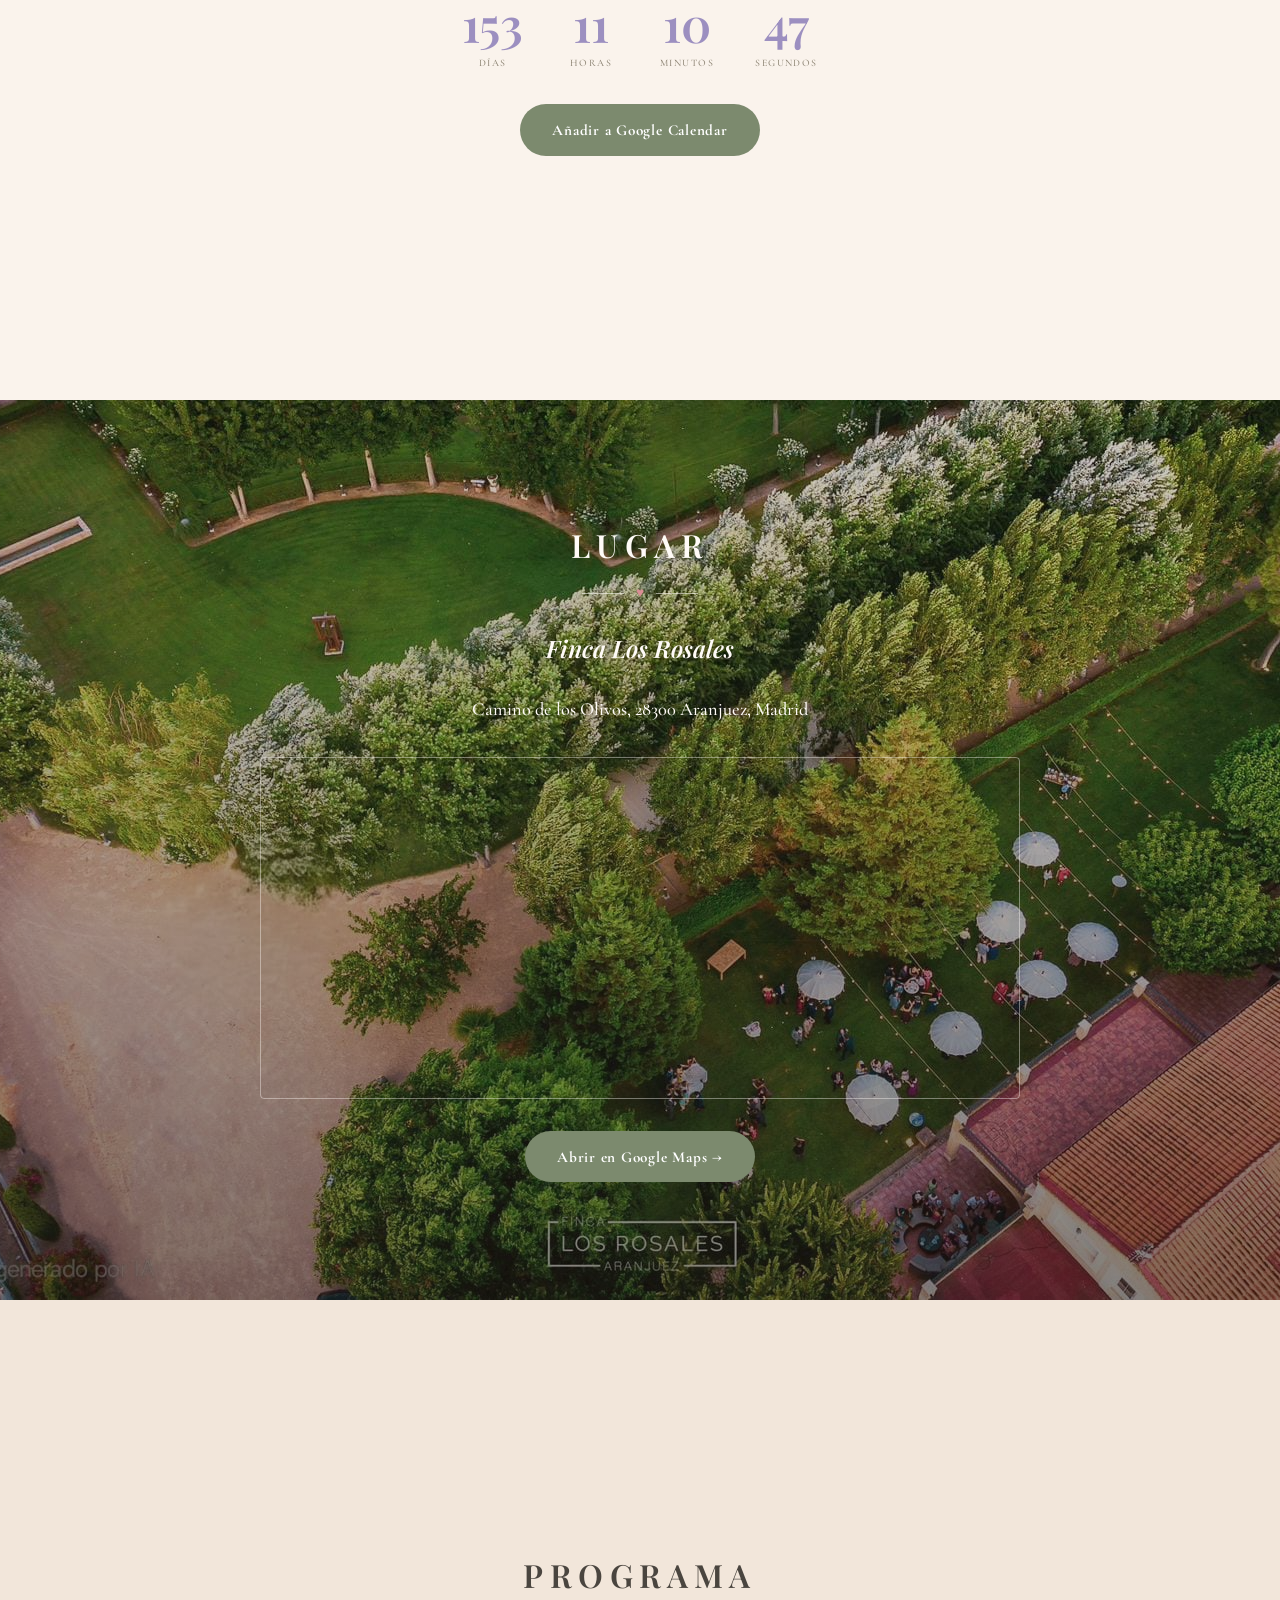
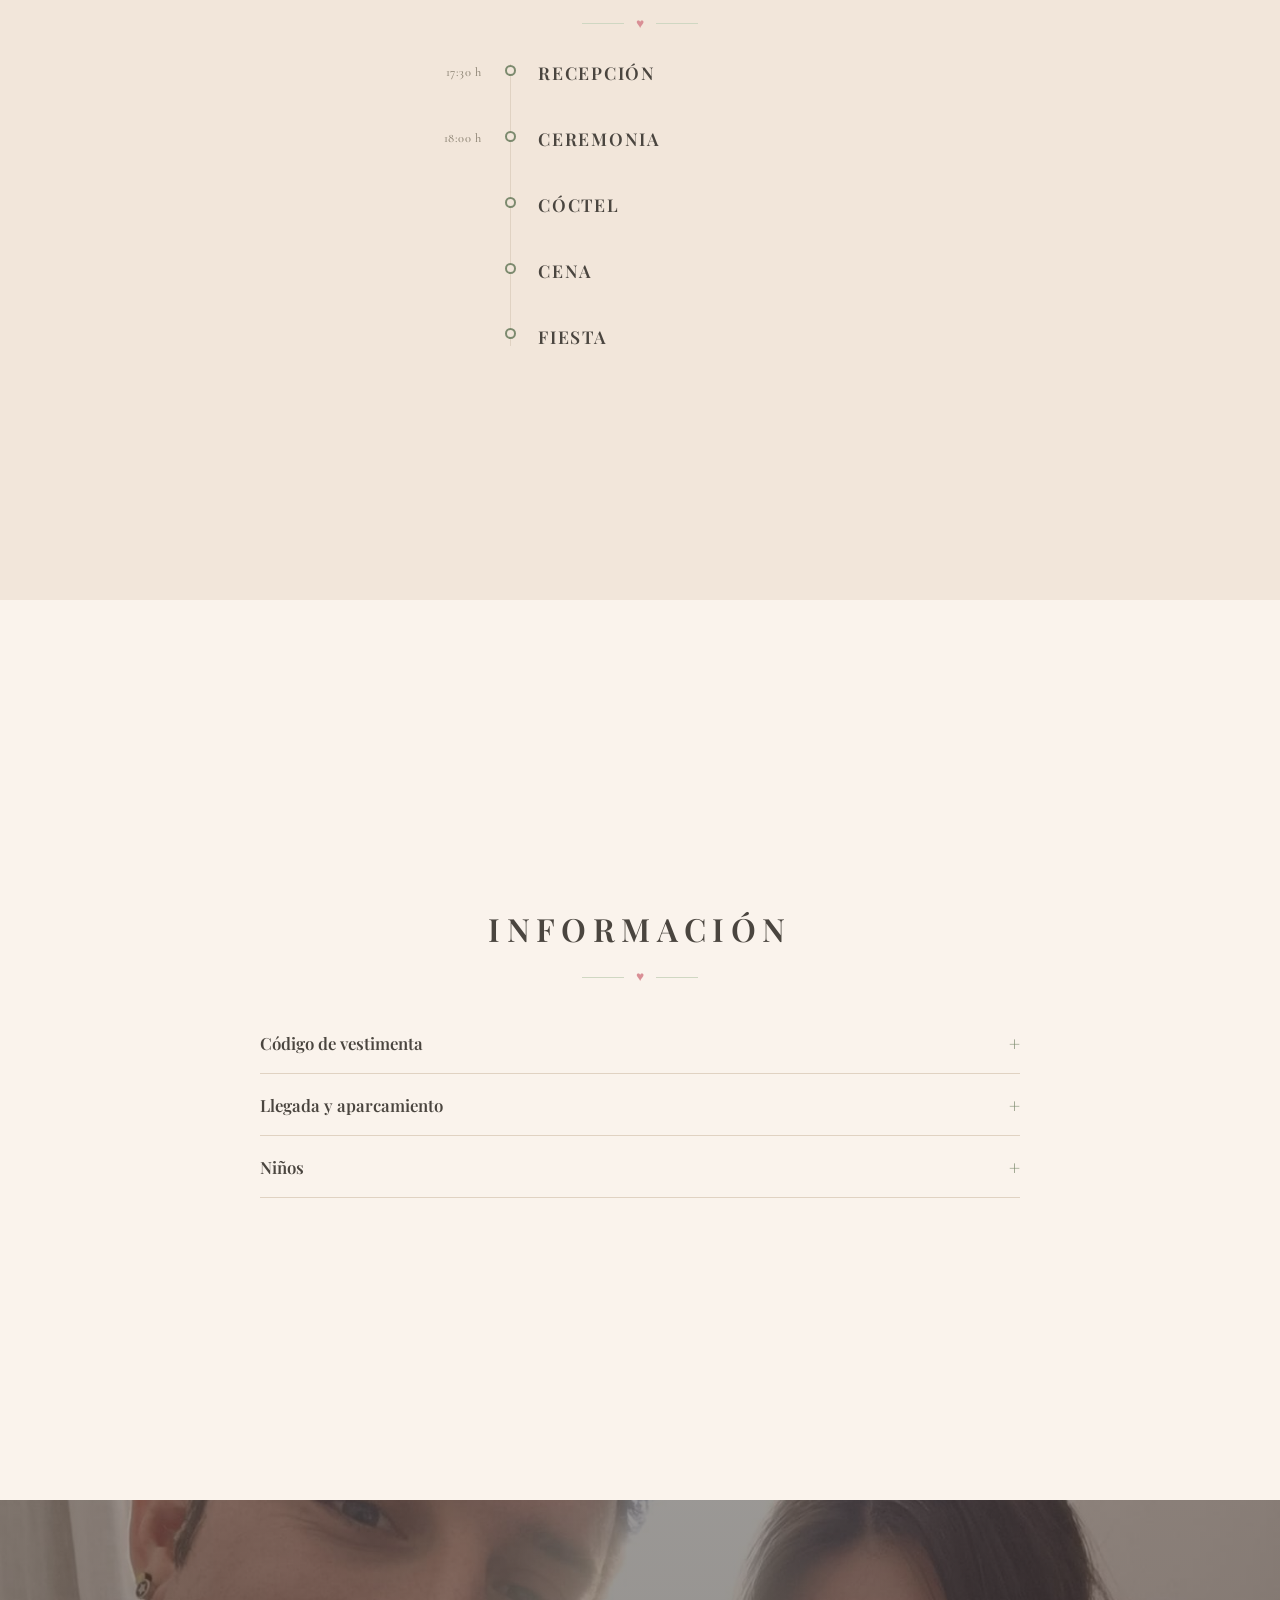
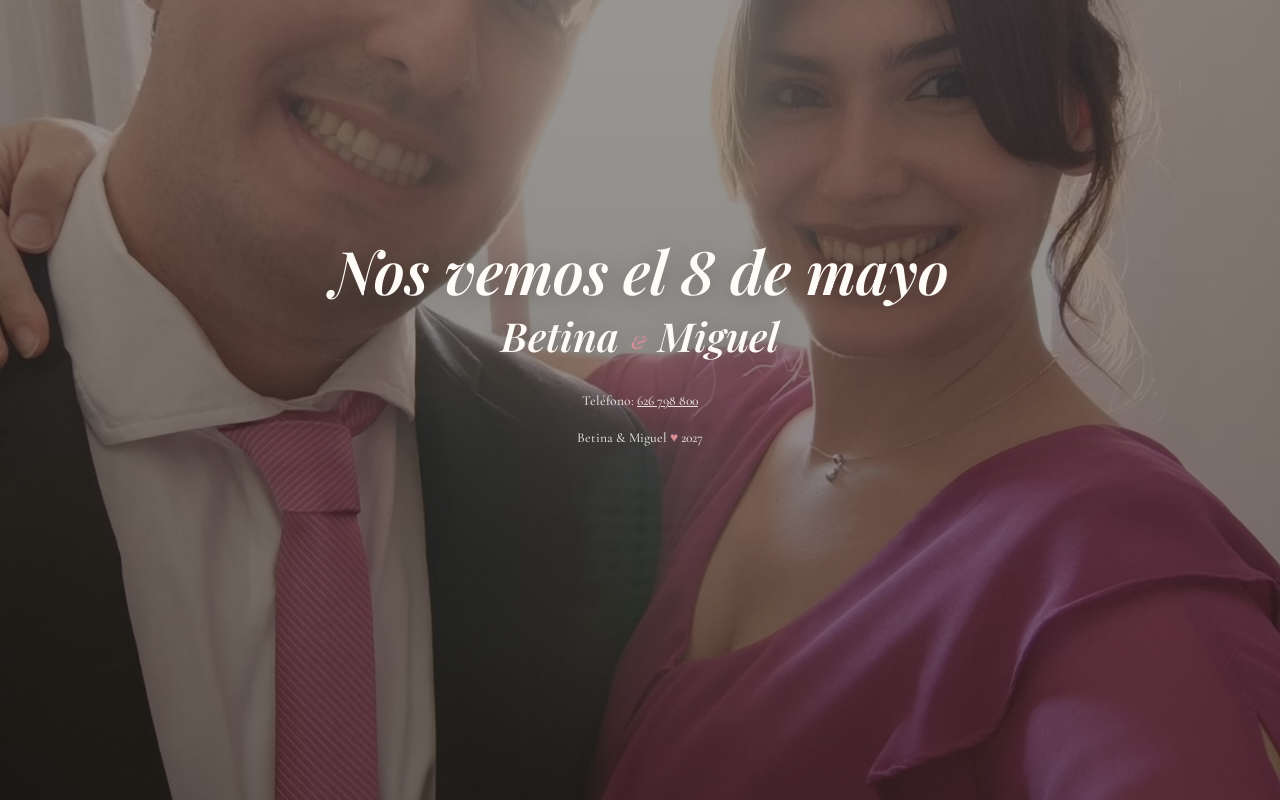
==== commit 101ca23d: "fix: lang" ====
--- a/rsvp.html
+++ b/rsvp.html
@@ -47,8 +47,6 @@
 
           <div id="guestList" class="guest-list"></div>
 
-          <button type="button" id="addGuestBtn" class="add-guest-btn" data-i18n="form.addGuest">+ Añadir invitado</button>
-
           <div class="hp-field" aria-hidden="true">
             <label for="website">Website</label>
             <input type="text" id="website" name="website" tabindex="-1" autocomplete="off">
--- a/assets/css/styles.css
+++ b/assets/css/styles.css
@@ -969,41 +969,6 @@
   background: transparent;
 }
 
-.remove-guest-btn {
-  flex-shrink: 0;
-  width: 26px;
-  height: 26px;
-  border-radius: 50%;
-  border: 1px solid var(--color-border);
-  background: var(--color-surface);
-  color: var(--color-text-soft);
-  line-height: 1;
-  font-size: 1rem;
-  cursor: pointer;
-}
-
-.remove-guest-btn:hover {
-  color: var(--color-blush);
-  border-color: var(--color-blush);
-}
-
-.add-guest-btn {
-  align-self: flex-start;
-  background: none;
-  border: 1px dashed var(--color-accent-soft);
-  color: var(--color-accent);
-  padding: 0.6rem 1.25rem;
-  border-radius: 999px;
-  font-family: var(--font-body);
-  font-weight: 700;
-  font-size: 0.85rem;
-  cursor: pointer;
-}
-
-.add-guest-btn:hover {
-  background: var(--color-bg-alt);
-}
-
 .form-field {
   display: flex;
   flex-direction: column;
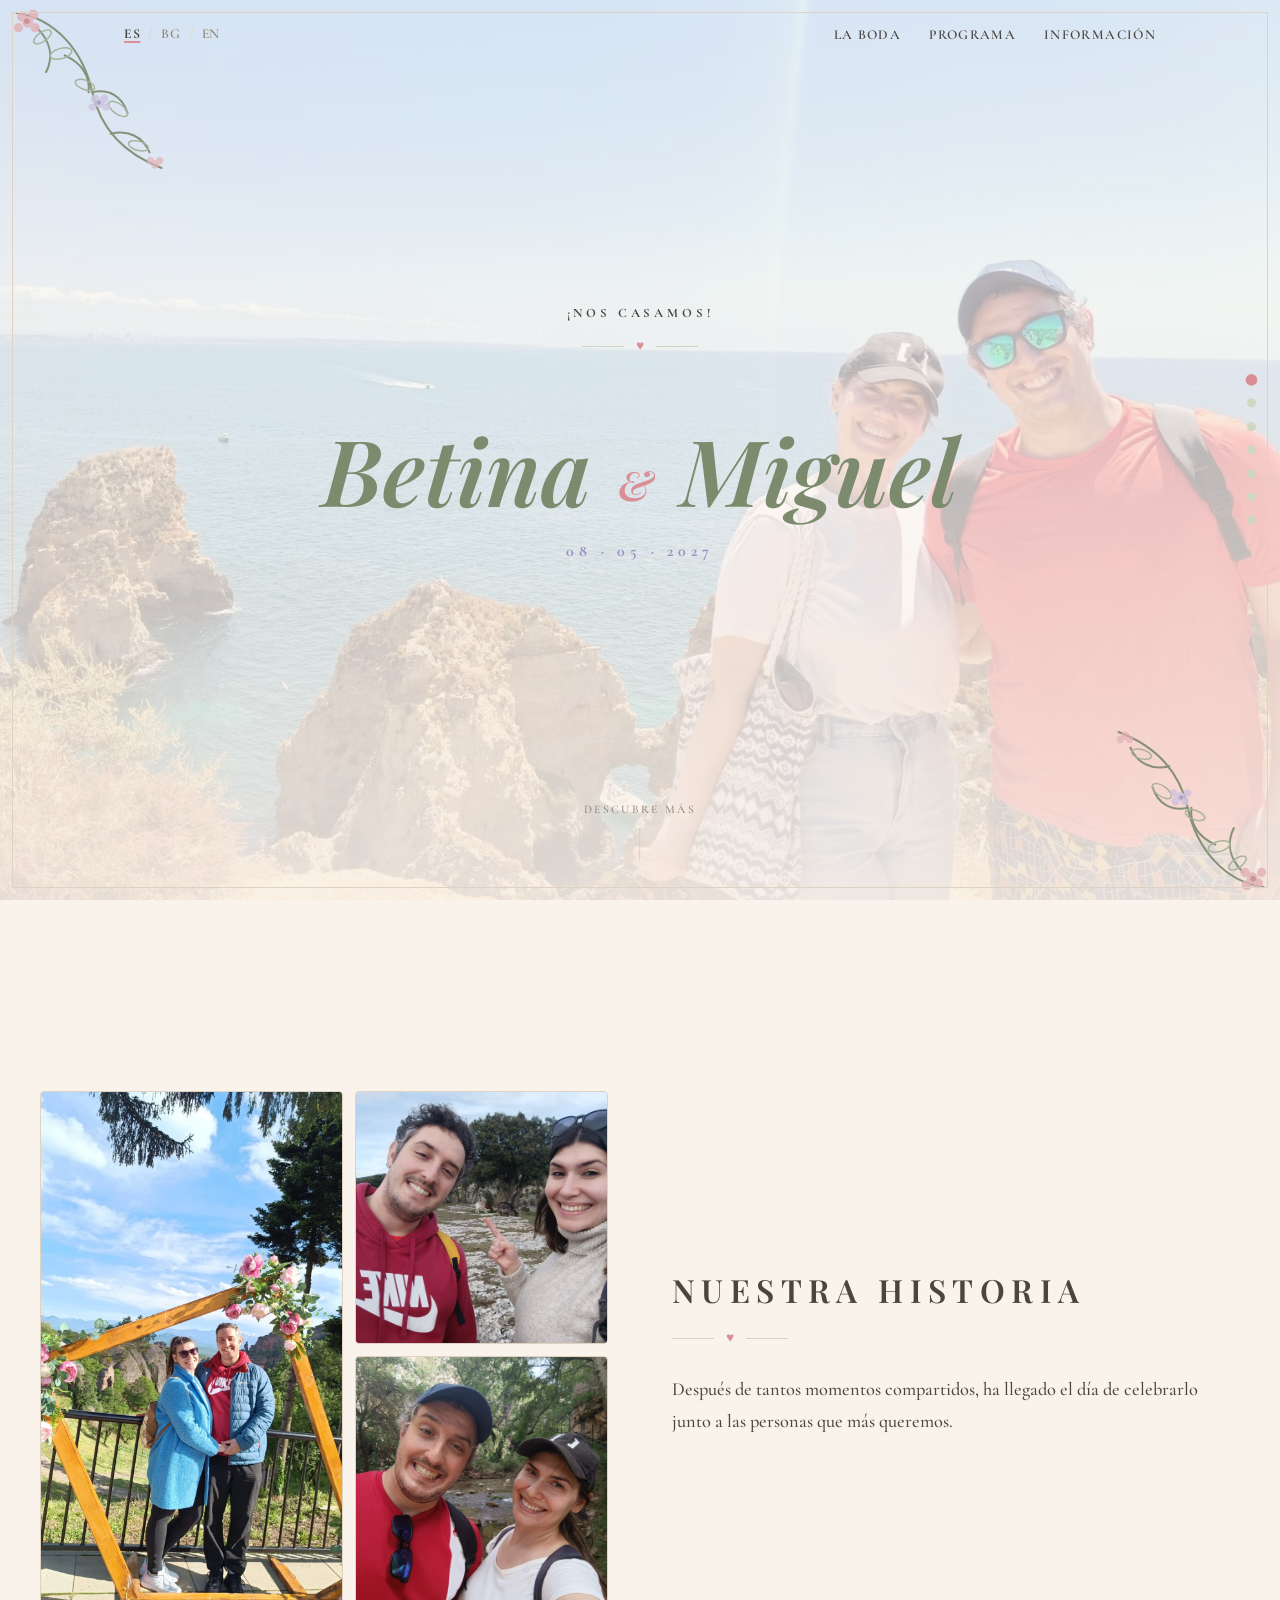
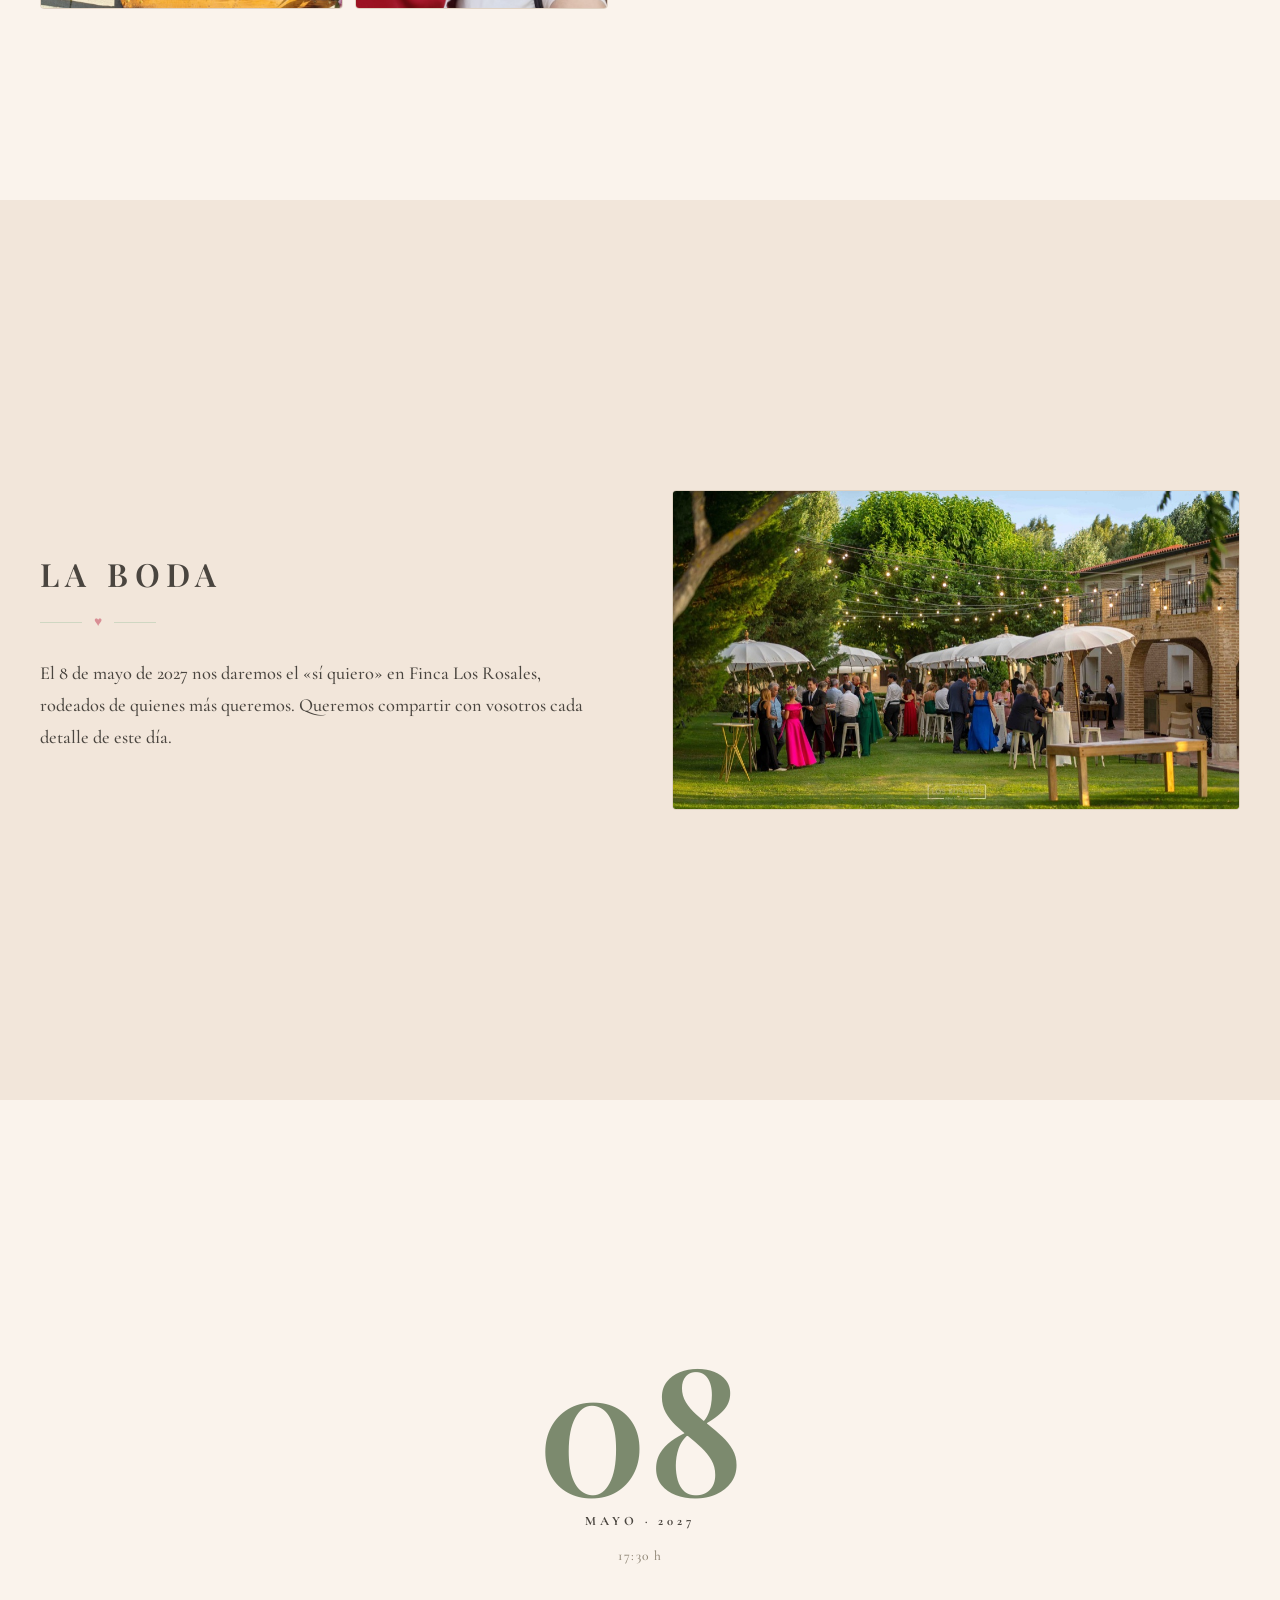
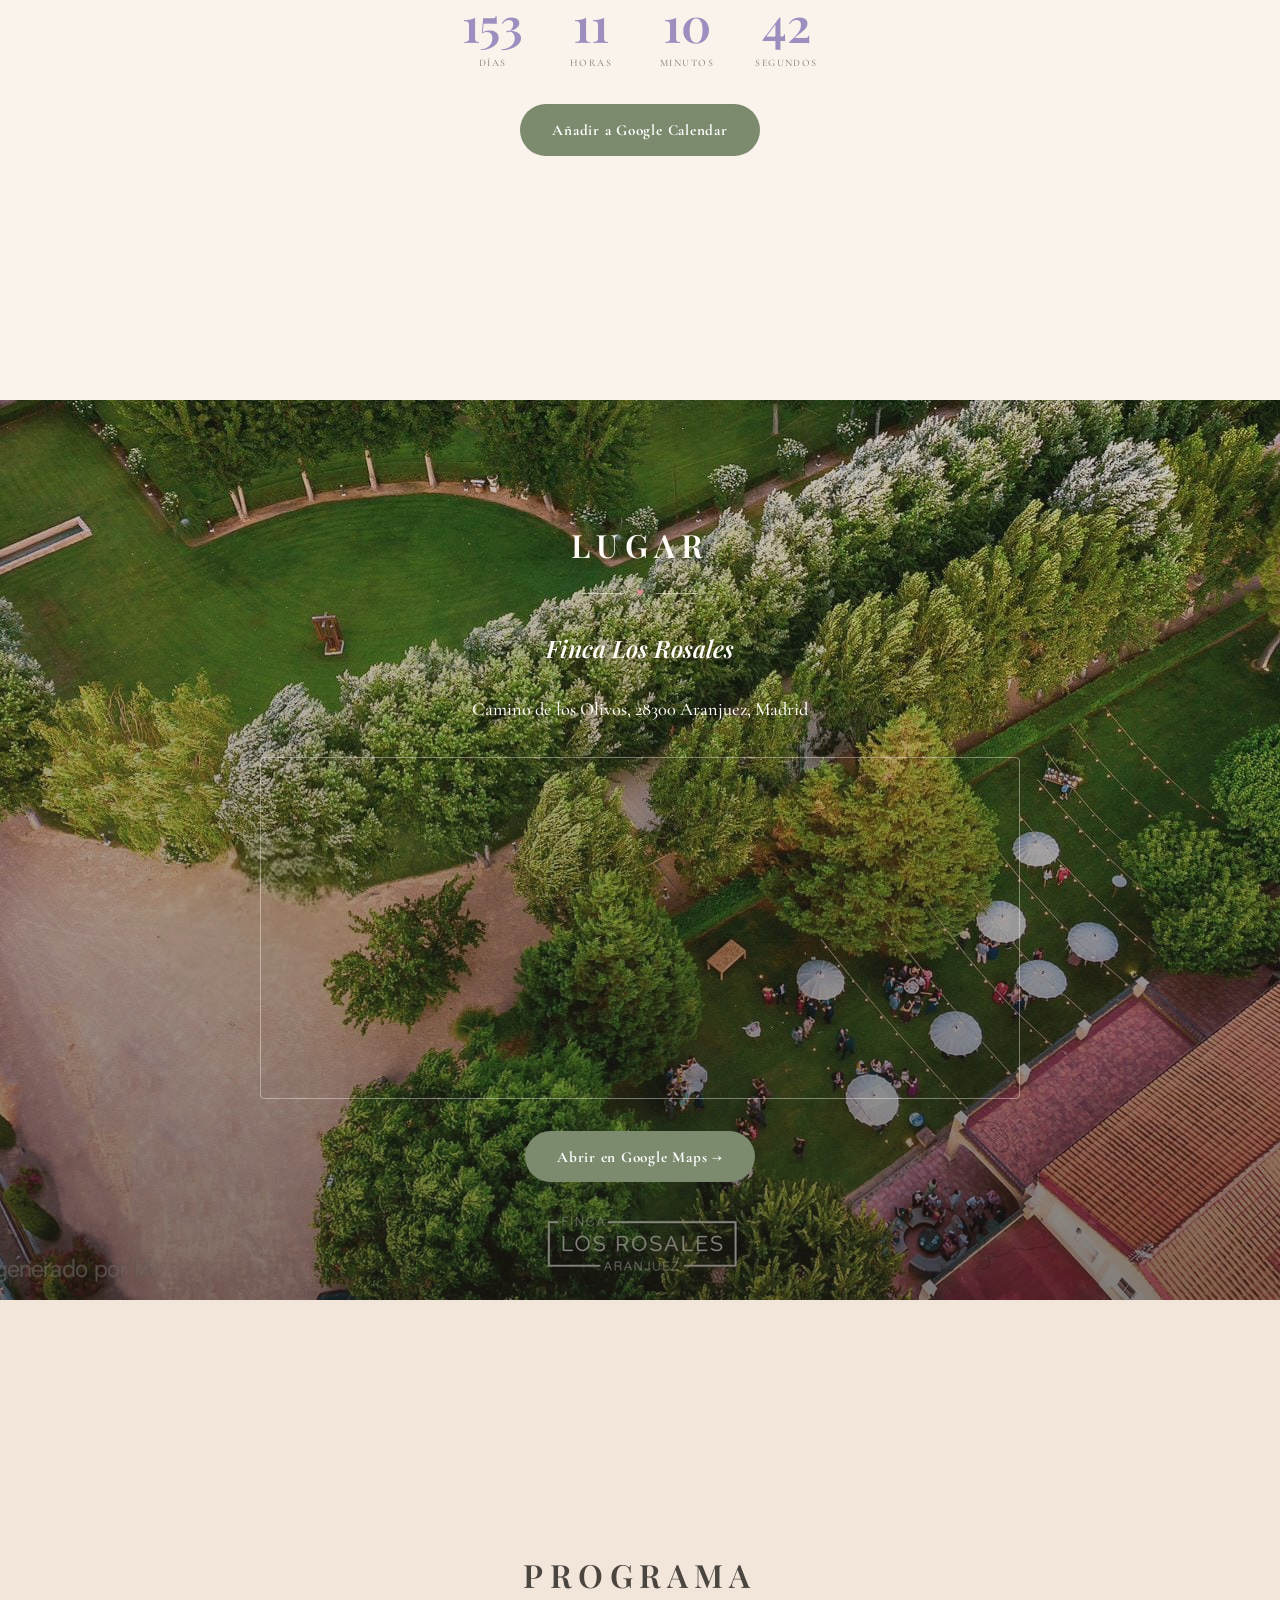
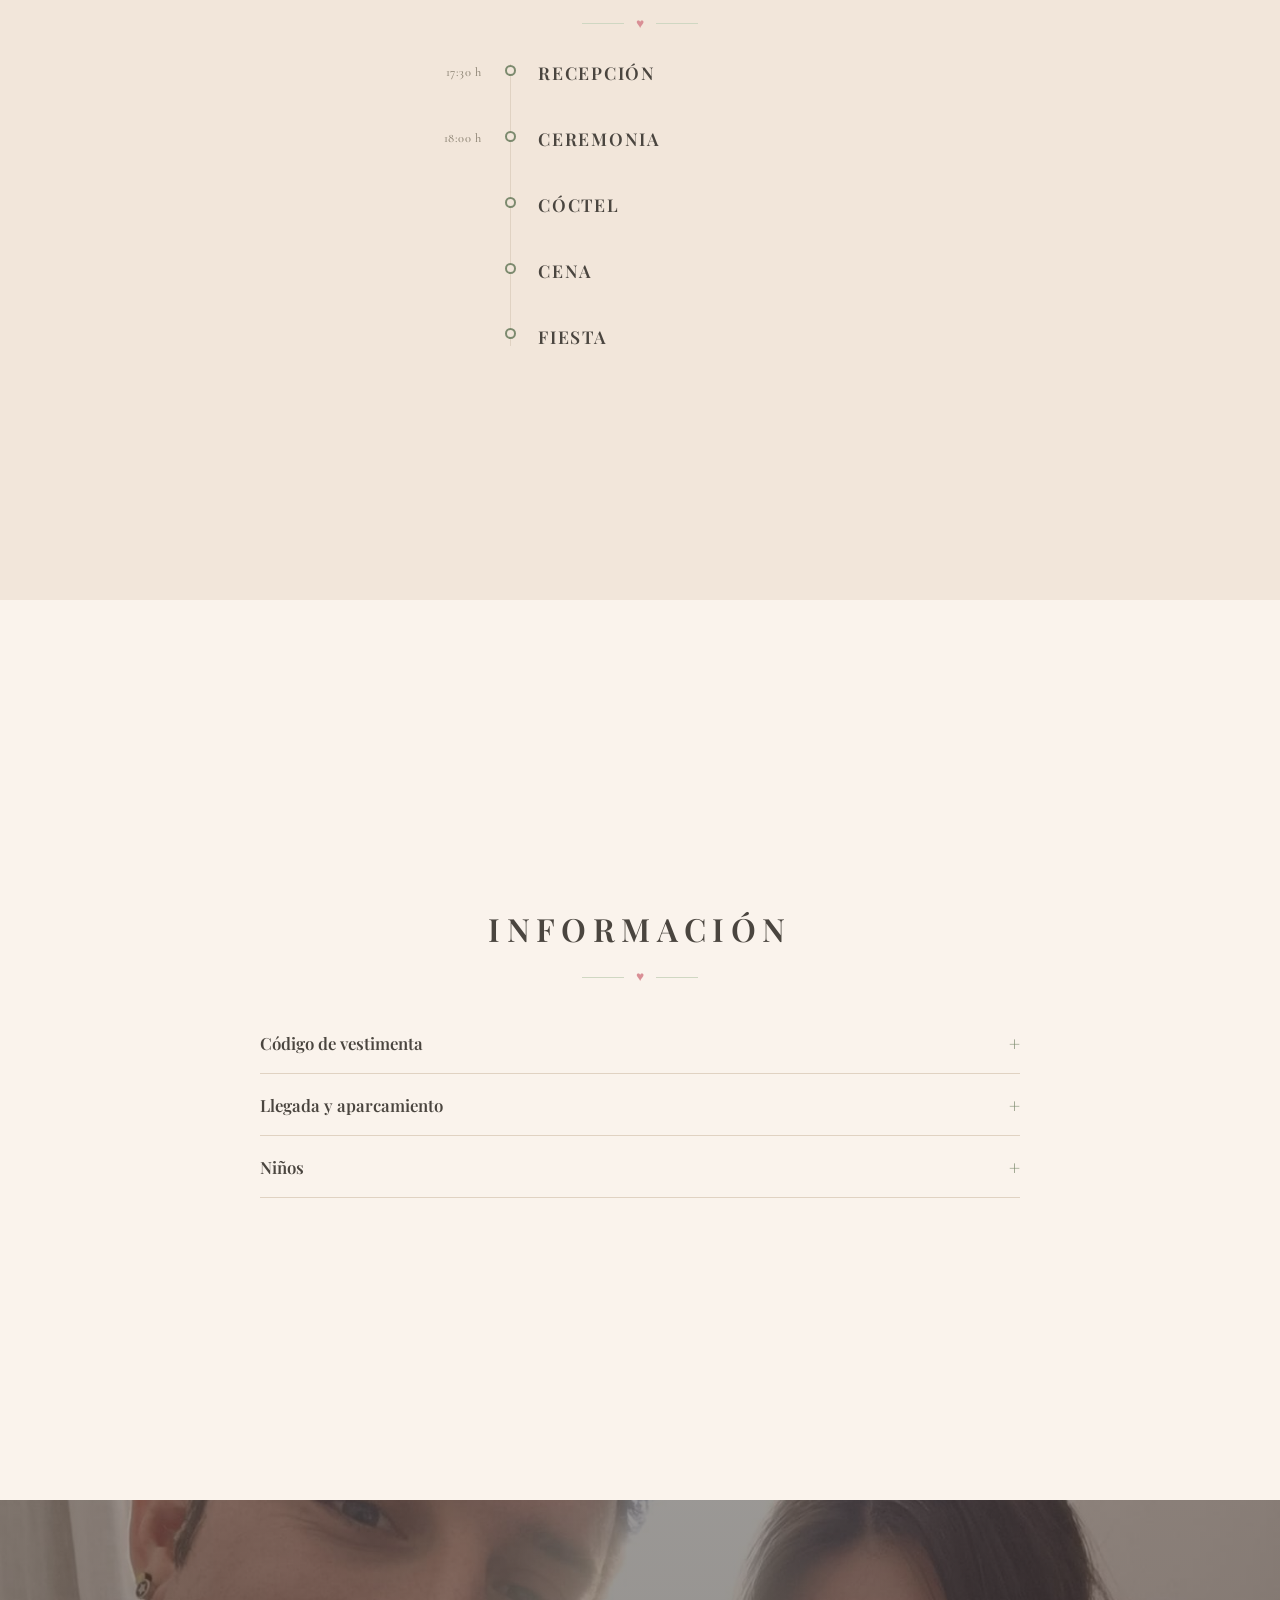
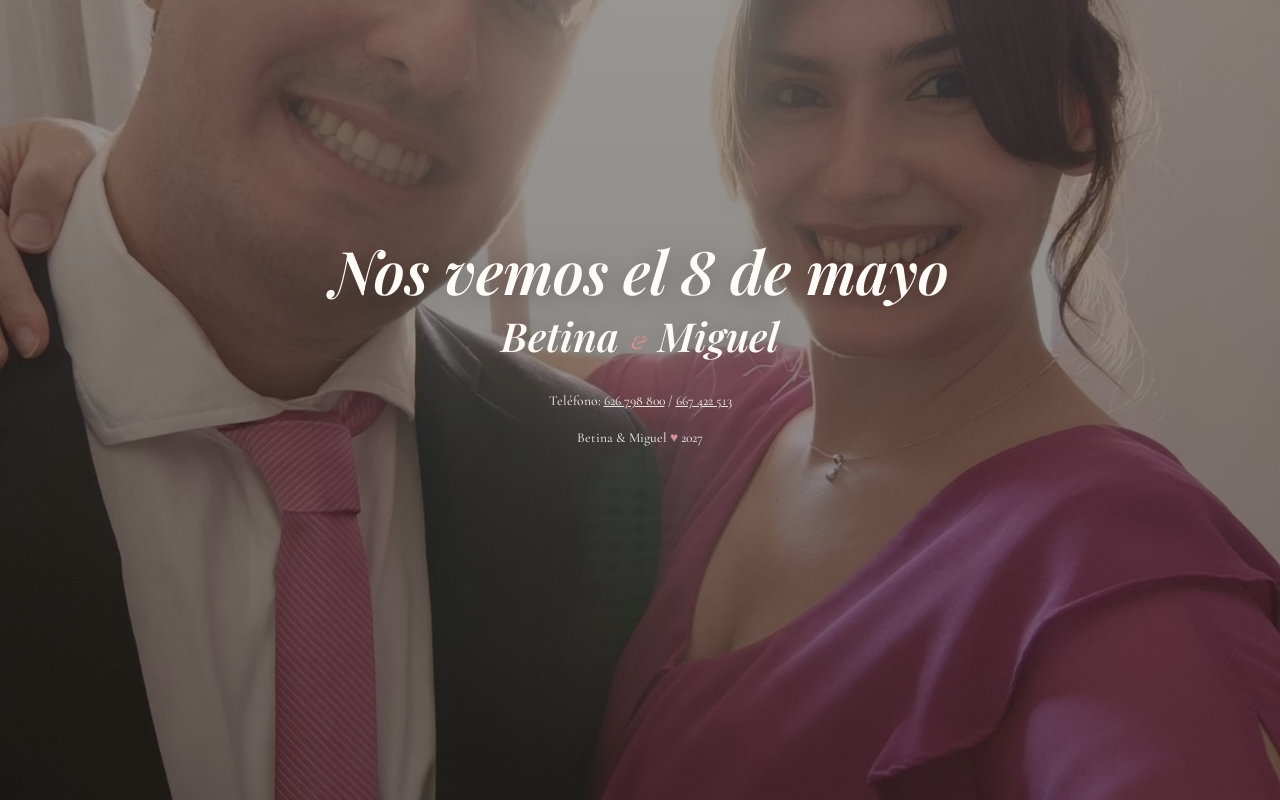
==== commit 259d42c3: "feat: include b number:" ====
--- a/rsvp.html
+++ b/rsvp.html
@@ -65,7 +65,7 @@
         </div>
 
         <p class="rsvp-contact-fallback">
-          <span data-i18n="contactPhoneLabel">Teléfono</span>: <a href="tel:+34626798800">626 798 800</a>
+          <span data-i18n="contactPhoneLabel">Teléfono</span>: <a href="tel:+34626798800">626 798 800</a> / <a href="tel:+34667422513">667 422 513</a>
         </p>
       </div>
     </section>
--- a/assets/css/styles.css
+++ b/assets/css/styles.css
@@ -969,6 +969,47 @@
   background: transparent;
 }
 
+.guest-discard-btn {
+  flex-shrink: 0;
+  width: 1.75rem;
+  height: 1.75rem;
+  line-height: 1;
+  border: 1px solid var(--color-border);
+  border-radius: 50%;
+  background: var(--color-surface);
+  color: var(--color-text-soft);
+  font-size: 1.1rem;
+  display: flex;
+  align-items: center;
+  justify-content: center;
+  cursor: pointer;
+}
+
+.guest-discard-btn:hover,
+.guest-discard-btn:focus-visible {
+  border-color: var(--color-blush);
+  color: var(--color-blush);
+}
+
+.add-guest-btn {
+  align-self: center;
+  background: transparent;
+  color: var(--color-accent);
+  border: 1px solid var(--color-accent);
+  padding: 0.6rem 1.5rem;
+  border-radius: 999px;
+  font-size: 0.95rem;
+  cursor: pointer;
+  font-family: var(--font-body);
+  font-weight: 700;
+}
+
+.add-guest-btn:hover,
+.add-guest-btn:focus-visible {
+  background: var(--color-accent);
+  color: #fff;
+}
+
 .form-field {
   display: flex;
   flex-direction: column;
@@ -1054,7 +1095,7 @@
 }
 
 .submit-btn {
-  align-self: flex-start;
+  align-self: center;
   background: var(--color-accent);
   color: #fff;
   border: none;
